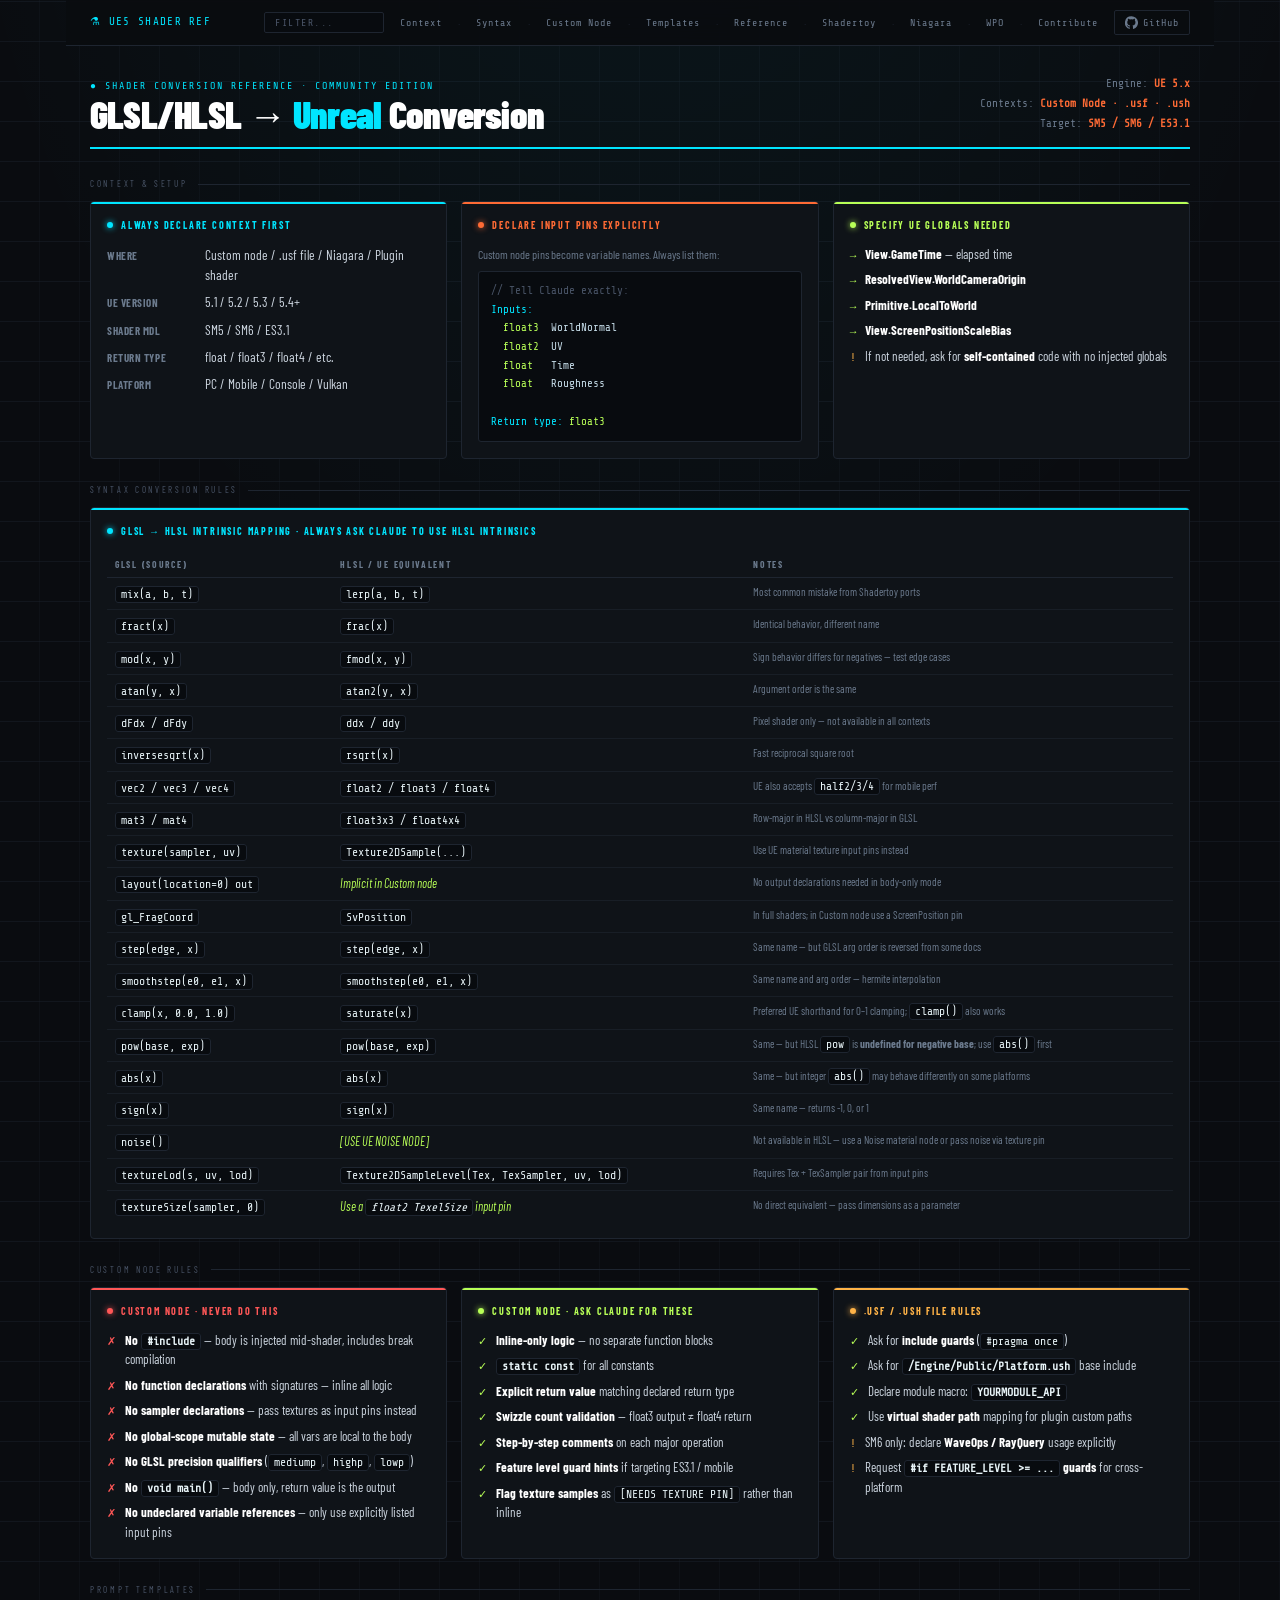
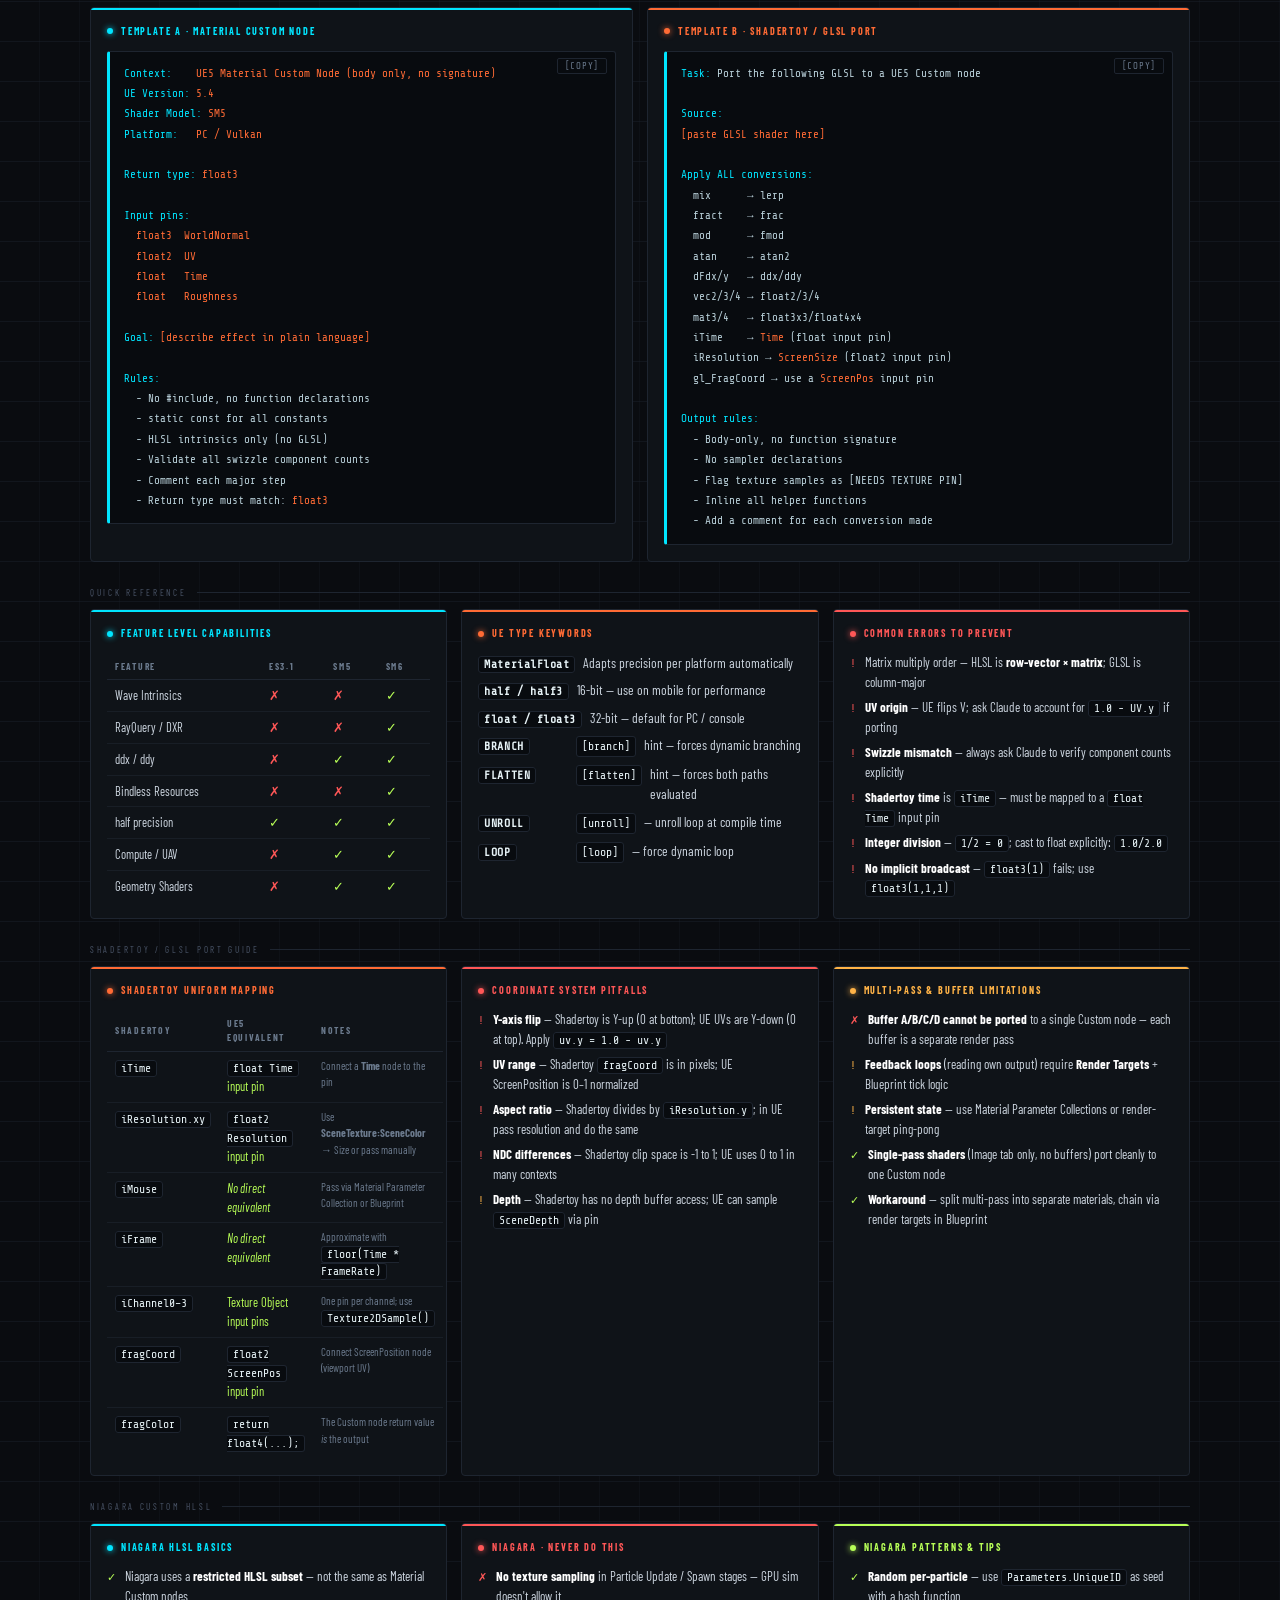
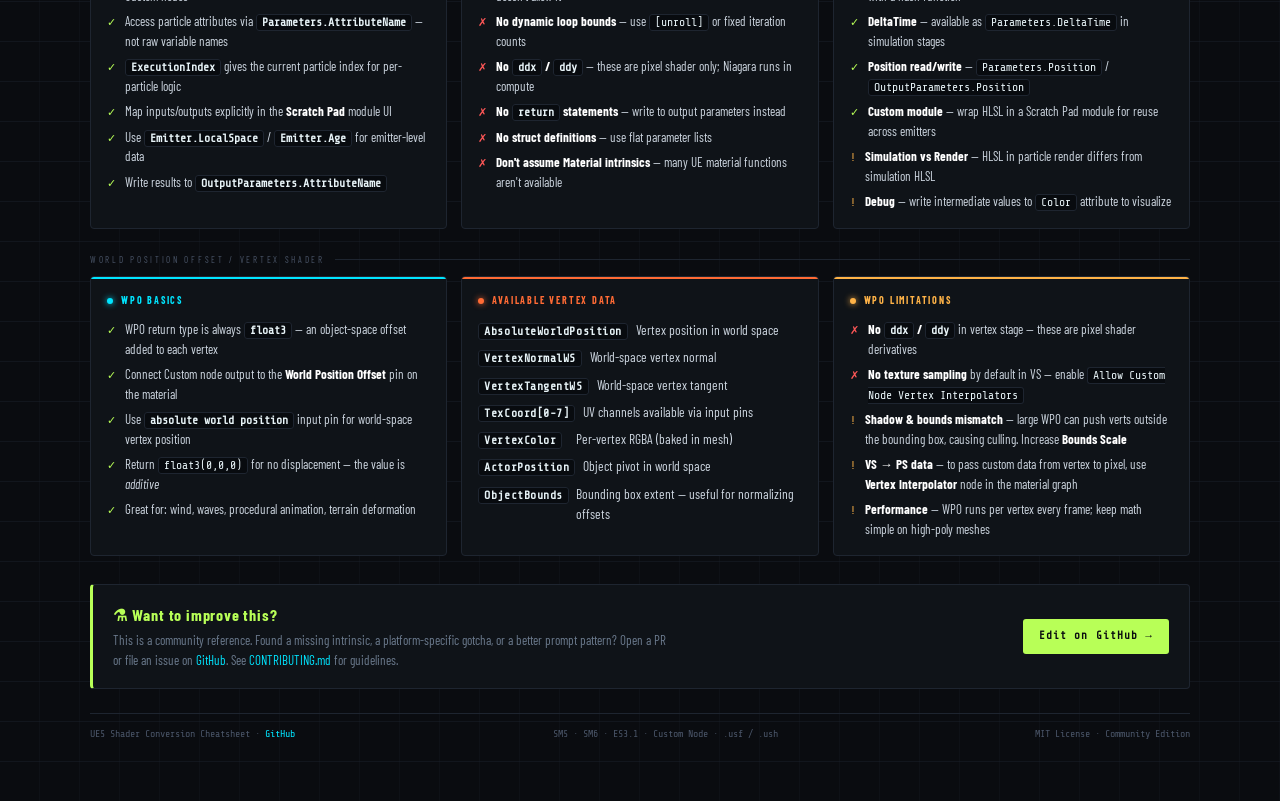
==== index.html @ 8b5958d3 "feat: website fix" ====
<!DOCTYPE html>
<html lang="en">
<head>
<meta charset="UTF-8">
<meta name="viewport" content="width=device-width, initial-scale=1.0">
<meta name="description" content="A practical reference for converting GLSL/HLSL shaders to Unreal Engine 5 Material Custom nodes, .usf, and .ush files.">
<meta name="theme-color" content="#0a0c10">
<title>GLSL/HLSL → UE5 Shader Conversion Cheatsheet</title>
<link rel="icon" href="data:image/svg+xml,<svg xmlns='http://www.w3.org/2000/svg' viewBox='0 0 100 100'><text y='.9em' font-size='90'>⚗️</text></svg>">
<style>
  @import url('https://fonts.googleapis.com/css2?family=Share+Tech+Mono&family=Barlow+Condensed:wght@300;500;700;900&display=swap');

  :root {
    --bg:        #0a0c10;
    --surface:   #0f1318;
    --border:    #1e2530;
    --accent:    #00e5ff;
    --accent2:   #ff6b35;
    --accent3:   #b8ff57;
    --muted:     #4a5568;
    --text:      #cdd6e0;
    --text-dim:  #6b7a8d;
    --code-bg:   #080b0f;
    --good:      #b8ff57;
    --bad:       #ff5757;
    --warn:      #ffb347;
  }

  * { box-sizing: border-box; margin: 0; padding: 0; }

  html { scroll-behavior: smooth; }

  body {
    background: var(--bg);
    color: var(--text);
    font-family: 'Barlow Condensed', sans-serif;
    font-size: 15px;
    line-height: 1.5;
    padding: 32px 24px 60px;
    min-height: 100vh;
    background-image:
      radial-gradient(ellipse 80% 40% at 50% -10%, rgba(0,229,255,0.06) 0%, transparent 70%),
      repeating-linear-gradient(0deg, transparent, transparent 39px, rgba(30,37,48,0.4) 39px, rgba(30,37,48,0.4) 40px),
      repeating-linear-gradient(90deg, transparent, transparent 39px, rgba(30,37,48,0.2) 39px, rgba(30,37,48,0.2) 40px);
  }

  .page { max-width: 1100px; margin: 0 auto; }

  /* ── NAV ── */
  .topbar {
    position: sticky;
    top: 0;
    z-index: 100;
    background: rgba(10,12,16,0.92);
    backdrop-filter: blur(10px);
    border-bottom: 1px solid var(--border);
    margin: -32px -24px 28px;
    padding: 10px 24px;
    display: flex;
    align-items: center;
    gap: 6px;
    flex-wrap: wrap;
  }
  .topbar a {
    font-family: 'Share Tech Mono', monospace;
    font-size: 10px;
    color: var(--text-dim);
    text-decoration: none;
    padding: 4px 10px;
    border-radius: 2px;
    letter-spacing: 0.1em;
    transition: color 0.15s, background 0.15s;
  }
  .topbar a:hover { color: var(--accent); background: rgba(0,229,255,0.06); }
  .topbar .sep { color: var(--border); font-size: 12px; }
  .topbar-brand {
    font-family: 'Share Tech Mono', monospace;
    font-size: 11px;
    color: var(--accent);
    margin-right: auto;
    letter-spacing: 0.12em;
  }
  .gh-link {
    font-family: 'Share Tech Mono', monospace;
    font-size: 10px;
    color: var(--text-dim) !important;
    border: 1px solid var(--border) !important;
    display: flex;
    align-items: center;
    gap: 5px;
  }
  .gh-link:hover { color: var(--accent) !important; border-color: var(--accent) !important; }

  /* ── HEADER ── */
  .header {
    display: flex;
    align-items: flex-end;
    justify-content: space-between;
    border-bottom: 2px solid var(--accent);
    padding-bottom: 14px;
    margin-bottom: 28px;
    gap: 16px;
    flex-wrap: wrap;
  }
  .header-left { display: flex; flex-direction: column; gap: 2px; }
  .header-tag {
    font-family: 'Share Tech Mono', monospace;
    font-size: 10px;
    color: var(--accent);
    letter-spacing: 0.2em;
    text-transform: uppercase;
  }
  h1 {
    font-size: 38px;
    font-weight: 900;
    letter-spacing: -0.02em;
    line-height: 1;
    color: #fff;
  }
  h1 span { color: var(--accent); }
  .header-right {
    font-family: 'Share Tech Mono', monospace;
    font-size: 11px;
    color: var(--text-dim);
    text-align: right;
    line-height: 1.8;
  }
  .header-right strong { color: var(--accent2); }

  /* ── SECTION LABELS ── */
  .section-label {
    font-size: 9px;
    letter-spacing: 0.3em;
    text-transform: uppercase;
    color: var(--muted);
    margin: 24px 0 10px;
    display: flex;
    align-items: center;
    gap: 10px;
  }
  .section-label::after {
    content: '';
    flex: 1;
    height: 1px;
    background: var(--border);
  }

  /* ── GRID ── */
  .grid {
    display: grid;
    grid-template-columns: repeat(3, 1fr);
    gap: 14px;
  }
  .grid-2 { grid-template-columns: repeat(2, 1fr); }
  .grid-full { grid-column: 1 / -1; }
  .span-2 { grid-column: span 2; }

  /* ── CARDS ── */
  .card {
    background: var(--surface);
    border: 1px solid var(--border);
    border-radius: 4px;
    padding: 16px;
    position: relative;
    overflow: hidden;
  }
  .card::before {
    content: '';
    position: absolute;
    top: 0; left: 0; right: 0;
    height: 2px;
  }
  .card.blue::before   { background: var(--accent); }
  .card.orange::before { background: var(--accent2); }
  .card.green::before  { background: var(--accent3); }
  .card.red::before    { background: var(--bad); }
  .card.yellow::before { background: var(--warn); }

  .card-title {
    font-size: 10px;
    font-weight: 700;
    letter-spacing: 0.18em;
    text-transform: uppercase;
    margin-bottom: 12px;
    display: flex;
    align-items: center;
    gap: 8px;
  }
  .card.blue .card-title   { color: var(--accent); }
  .card.orange .card-title { color: var(--accent2); }
  .card.green .card-title  { color: var(--accent3); }
  .card.red .card-title    { color: var(--bad); }
  .card.yellow .card-title { color: var(--warn); }

  .dot {
    width: 6px; height: 6px;
    border-radius: 50%;
    display: inline-block;
    flex-shrink: 0;
  }
  .blue .dot   { background: var(--accent);  box-shadow: 0 0 6px var(--accent); }
  .orange .dot { background: var(--accent2); box-shadow: 0 0 6px var(--accent2); }
  .green .dot  { background: var(--accent3); box-shadow: 0 0 6px var(--accent3); }
  .red .dot    { background: var(--bad);     box-shadow: 0 0 6px var(--bad); }
  .yellow .dot { background: var(--warn);    box-shadow: 0 0 6px var(--warn); }

  /* ── CODE ── */
  code {
    font-family: 'Share Tech Mono', monospace;
    font-size: 11.5px;
    background: var(--code-bg);
    border: 1px solid var(--border);
    border-radius: 3px;
    padding: 1px 5px;
    color: #e8f4f8;
  }
  pre {
    font-family: 'Share Tech Mono', monospace;
    font-size: 11px;
    background: var(--code-bg);
    border: 1px solid var(--border);
    border-radius: 3px;
    padding: 10px 12px;
    line-height: 1.7;
    overflow-x: auto;
    color: #c5dce8;
  }
  pre .c  { color: var(--muted); }
  pre .kw { color: var(--accent); }
  pre .fn { color: var(--accent2); }
  pre .n  { color: var(--accent3); }

  /* ── ROWS ── */
  .row-list { display: flex; flex-direction: column; gap: 7px; }
  .row {
    display: flex;
    align-items: baseline;
    gap: 8px;
    font-size: 13.5px;
  }
  .row-label {
    font-weight: 700;
    font-size: 11px;
    letter-spacing: 0.05em;
    white-space: nowrap;
    min-width: 90px;
    color: var(--text-dim);
  }

  /* ── TABLE ── */
  table { width: 100%; border-collapse: collapse; font-size: 12.5px; }
  th {
    font-size: 9.5px;
    letter-spacing: 0.18em;
    text-transform: uppercase;
    color: var(--text-dim);
    padding: 6px 8px;
    text-align: left;
    border-bottom: 1px solid var(--border);
  }
  td {
    padding: 6px 8px;
    border-bottom: 1px solid rgba(30,37,48,0.6);
    vertical-align: top;
    line-height: 1.5;
  }
  tr:last-child td { border-bottom: none; }
  td.bad  { color: var(--bad); }
  td.good { color: var(--good); }
  td.note { color: var(--text-dim); font-size: 11px; }

  /* ── CHECKLIST ── */
  .checklist { display: flex; flex-direction: column; gap: 6px; }
  .check-item {
    display: flex;
    align-items: baseline;
    gap: 9px;
    font-size: 13px;
  }
  .check-icon {
    font-family: 'Share Tech Mono', monospace;
    font-size: 11px;
    flex-shrink: 0;
  }
  .check-icon.ok   { color: var(--good); }
  .check-icon.no   { color: var(--bad); }
  .check-icon.warn { color: var(--warn); }
  .check-item strong { color: #fff; font-weight: 700; }

  /* ── PROMPT BOX ── */
  .prompt-box {
    background: var(--code-bg);
    border: 1px solid var(--border);
    border-left: 3px solid var(--accent);
    border-radius: 3px;
    padding: 12px 14px;
    font-family: 'Share Tech Mono', monospace;
    font-size: 11px;
    line-height: 1.85;
    color: #b8cfd8;
    white-space: pre;
    overflow-x: auto;
  }
  .prompt-box .ph { color: var(--accent2); }
  .prompt-box .kw { color: var(--accent); }
  .prompt-box .cm { color: var(--muted); }

  /* ── CONTRIBUTE BANNER ── */
  .contribute {
    margin-top: 28px;
    background: var(--surface);
    border: 1px solid var(--border);
    border-left: 3px solid var(--accent3);
    border-radius: 4px;
    padding: 18px 20px;
    display: flex;
    align-items: center;
    justify-content: space-between;
    gap: 16px;
    flex-wrap: wrap;
  }
  .contribute-text h3 {
    font-size: 16px;
    font-weight: 700;
    color: var(--accent3);
    margin-bottom: 4px;
    letter-spacing: 0.05em;
  }
  .contribute-text p {
    font-size: 13px;
    color: var(--text-dim);
    max-width: 560px;
  }
  .contribute-text p a { color: var(--accent); text-decoration: none; }
  .contribute-text p a:hover { text-decoration: underline; }
  .btn {
    display: inline-flex;
    align-items: center;
    gap: 7px;
    font-family: 'Share Tech Mono', monospace;
    font-size: 11px;
    letter-spacing: 0.1em;
    color: #0a0c10;
    background: var(--accent3);
    border: none;
    border-radius: 3px;
    padding: 9px 16px;
    text-decoration: none;
    font-weight: 700;
    cursor: pointer;
    transition: opacity 0.15s;
    white-space: nowrap;
  }
  .btn:hover { opacity: 0.85; }

  /* ── FOOTER ── */
  .footer {
    margin-top: 24px;
    border-top: 1px solid var(--border);
    padding-top: 12px;
    display: flex;
    justify-content: space-between;
    font-family: 'Share Tech Mono', monospace;
    font-size: 10px;
    color: var(--muted);
    flex-wrap: wrap;
    gap: 6px;
  }
  .footer a { color: var(--accent); text-decoration: none; }
  .footer a:hover { text-decoration: underline; }

  /* ── SEARCH ── */
  #search-input {
    font-family: 'Share Tech Mono', monospace;
    font-size: 10px;
    letter-spacing: 0.1em;
    background: var(--code-bg);
    border: 1px solid var(--border);
    border-radius: 2px;
    color: var(--text);
    padding: 4px 10px;
    width: 120px;
    outline: none;
    transition: border-color 0.15s, width 0.2s;
  }
  #search-input:focus {
    border-color: var(--accent);
    width: 180px;
  }
  #search-input::placeholder {
    color: var(--muted);
    letter-spacing: 0.15em;
  }
  .card.dimmed, .section-label.dimmed { opacity: 0.15; pointer-events: none; }

  /* ── COPY BUTTON ── */
  .prompt-box { position: relative; }
  .copy-btn {
    position: absolute;
    top: 6px;
    right: 8px;
    font-family: 'Share Tech Mono', monospace;
    font-size: 9px;
    letter-spacing: 0.08em;
    color: var(--text-dim);
    background: transparent;
    border: 1px solid var(--border);
    border-radius: 2px;
    padding: 2px 7px;
    cursor: pointer;
    transition: color 0.15s, border-color 0.15s;
    z-index: 1;
  }
  .copy-btn:hover { color: var(--accent); border-color: var(--accent); }
  .copy-btn.copied { color: var(--good); border-color: var(--good); }

  /* ── PRINT ── */
  @media print {
    body {
      background: #fff !important;
      background-image: none !important;
      color: #111 !important;
      font-size: 11pt;
      padding: 0;
    }
    .topbar, .contribute, .gh-link { display: none !important; }
    .page { max-width: 100%; }
    .grid, .grid-2 { grid-template-columns: 1fr !important; gap: 8px; }
    .grid-full, .span-2 { grid-column: span 1; }
    .card {
      background: #fff !important;
      border: 1px solid #ccc !important;
      break-inside: avoid;
      page-break-inside: avoid;
    }
    .card::before { background: #666 !important; }
    .card-title { color: #111 !important; }
    .dot { box-shadow: none !important; }
    code {
      background: #f0f0f0 !important;
      border-color: #ccc !important;
      color: #111 !important;
    }
    pre, .prompt-box {
      background: #f8f8f8 !important;
      border-color: #ccc !important;
      color: #111 !important;
    }
    .section-label { color: #333 !important; }
    .section-label::after { background: #ccc !important; }
    .header { border-bottom-color: #333 !important; }
    h1, h1 span { color: #111 !important; }
    .header-tag, .header-right { color: #555 !important; }
    .header-right strong { color: #111 !important; }
    td.bad { color: #c00 !important; }
    td.good { color: #060 !important; }
    td.note { color: #555 !important; }
    th { color: #333 !important; border-bottom-color: #ccc !important; }
    td { border-bottom-color: #eee !important; }
    .check-icon.ok { color: #060 !important; }
    .check-icon.no { color: #c00 !important; }
    .check-icon.warn { color: #a60 !important; }
    .row-label { color: #333 !important; }
    .footer { color: #666 !important; }
    .footer a { color: #333 !important; }
    .copy-btn { display: none !important; }
  }

  /* ── RESPONSIVE ── */
  @media (max-width: 800px) {
    .grid { grid-template-columns: 1fr; }
    .grid-2 { grid-template-columns: 1fr; }
    .span-2 { grid-column: span 1; }
    h1 { font-size: 28px; }
    .topbar { gap: 4px; }
  }
</style>
</head>
<body>
<div class="page">

  <!-- Sticky Nav -->
  <nav class="topbar">
    <span class="topbar-brand">⚗ UE5 SHADER REF</span>
    <input type="text" id="search-input" placeholder="FILTER..." aria-label="Filter cards">
    <a href="#context">Context</a>
    <span class="sep">·</span>
    <a href="#syntax">Syntax</a>
    <span class="sep">·</span>
    <a href="#custom-node">Custom Node</a>
    <span class="sep">·</span>
    <a href="#templates">Templates</a>
    <span class="sep">·</span>
    <a href="#reference">Reference</a>
    <span class="sep">·</span>
    <a href="#shadertoy">Shadertoy</a>
    <span class="sep">·</span>
    <a href="#niagara">Niagara</a>
    <span class="sep">·</span>
    <a href="#wpo">WPO</a>
    <span class="sep">·</span>
    <a href="#contribute">Contribute</a>
    <a class="gh-link" href="https://github.com/stylerm/UE5-HLSL-Cheatsheet" target="_blank" rel="noopener">
      <!-- GitHub SVG icon -->
      <svg width="13" height="13" viewBox="0 0 24 24" fill="currentColor"><path d="M12 .3a12 12 0 0 0-3.8 23.4c.6.1.8-.3.8-.6v-2c-3.3.7-4-1.6-4-1.6-.6-1.4-1.4-1.8-1.4-1.8-1-.7.1-.7.1-.7 1.2.1 1.8 1.2 1.8 1.2 1 1.8 2.8 1.3 3.5 1 .1-.8.4-1.3.7-1.6-2.7-.3-5.5-1.3-5.5-5.9 0-1.3.5-2.4 1.2-3.2 0-.4-.5-1.6.2-3.2 0 0 1-.3 3.3 1.2a11.5 11.5 0 0 1 6 0C17 5 18 5.3 18 5.3c.7 1.6.2 2.8.1 3.2.8.8 1.2 1.9 1.2 3.2 0 4.6-2.8 5.6-5.5 5.9.5.4.9 1.1.9 2.3v3.3c0 .3.2.7.8.6A12 12 0 0 0 12 .3"/></svg>
      GitHub
    </a>
  </nav>

  <!-- Header -->
  <div class="header">
    <div class="header-left">
      <span class="header-tag">● Shader Conversion Reference · Community Edition</span>
      <h1>GLSL/HLSL → <span>Unreal</span> Conversion</h1>
    </div>
    <div class="header-right">
      Engine: <strong>UE 5.x</strong><br>
      Contexts: <strong>Custom Node · .usf · .ush</strong><br>
      Target: <strong>SM5 / SM6 / ES3.1</strong>
    </div>
  </div>

  <!-- ── SECTION 1: CONTEXT ── -->
  <div id="context" class="section-label">Context &amp; Setup</div>
  <div class="grid">

    <div class="card blue">
      <div class="card-title"><span class="dot"></span> Always Declare Context First</div>
      <div class="row-list">
        <div class="row"><span class="row-label">WHERE</span>Custom node / .usf file / Niagara / Plugin shader</div>
        <div class="row"><span class="row-label">UE VERSION</span>5.1 / 5.2 / 5.3 / 5.4+</div>
        <div class="row"><span class="row-label">SHADER MDL</span>SM5 / SM6 / ES3.1</div>
        <div class="row"><span class="row-label">RETURN TYPE</span>float / float3 / float4 / etc.</div>
        <div class="row"><span class="row-label">PLATFORM</span>PC / Mobile / Console / Vulkan</div>
      </div>
    </div>

    <div class="card orange">
      <div class="card-title"><span class="dot"></span> Declare Input Pins Explicitly</div>
      <p style="font-size:12px; color:var(--text-dim); margin-bottom:8px;">Custom node pins become variable names. Always list them:</p>
      <pre><span class="c">// Tell Claude exactly:</span>
<span class="kw">Inputs:</span>
  <span class="n">float3</span>  WorldNormal
  <span class="n">float2</span>  UV
  <span class="n">float</span>   Time
  <span class="n">float</span>   Roughness

<span class="kw">Return type:</span> <span class="n">float3</span></pre>
    </div>

    <div class="card green">
      <div class="card-title"><span class="dot"></span> Specify UE Globals Needed</div>
      <div class="checklist">
        <div class="check-item"><span class="check-icon ok">→</span><span><strong>View.GameTime</strong> — elapsed time</span></div>
        <div class="check-item"><span class="check-icon ok">→</span><span><strong>ResolvedView.WorldCameraOrigin</strong></span></div>
        <div class="check-item"><span class="check-icon ok">→</span><span><strong>Primitive.LocalToWorld</strong></span></div>
        <div class="check-item"><span class="check-icon ok">→</span><span><strong>View.ScreenPositionScaleBias</strong></span></div>
        <div class="check-item"><span class="check-icon warn">!</span><span>If not needed, ask for <strong>self-contained</strong> code with no injected globals</span></div>
      </div>
    </div>

  </div>

  <!-- ── SECTION 2: SYNTAX ── -->
  <div id="syntax" class="section-label">Syntax Conversion Rules</div>
  <div class="grid">
    <div class="card blue grid-full">
      <div class="card-title"><span class="dot"></span> GLSL → HLSL Intrinsic Mapping · Always Ask Claude to Use HLSL Intrinsics</div>
      <table>
        <thead>
          <tr><th>GLSL (source)</th><th>HLSL / UE Equivalent</th><th>Notes</th></tr>
        </thead>
        <tbody>
          <tr><td class="bad"><code>mix(a, b, t)</code></td><td class="good"><code>lerp(a, b, t)</code></td><td class="note">Most common mistake from Shadertoy ports</td></tr>
          <tr><td class="bad"><code>fract(x)</code></td><td class="good"><code>frac(x)</code></td><td class="note">Identical behavior, different name</td></tr>
          <tr><td class="bad"><code>mod(x, y)</code></td><td class="good"><code>fmod(x, y)</code></td><td class="note">Sign behavior differs for negatives — test edge cases</td></tr>
          <tr><td class="bad"><code>atan(y, x)</code></td><td class="good"><code>atan2(y, x)</code></td><td class="note">Argument order is the same</td></tr>
          <tr><td class="bad"><code>dFdx / dFdy</code></td><td class="good"><code>ddx / ddy</code></td><td class="note">Pixel shader only — not available in all contexts</td></tr>
          <tr><td class="bad"><code>inversesqrt(x)</code></td><td class="good"><code>rsqrt(x)</code></td><td class="note">Fast reciprocal square root</td></tr>
          <tr><td class="bad"><code>vec2 / vec3 / vec4</code></td><td class="good"><code>float2 / float3 / float4</code></td><td class="note">UE also accepts <code>half2/3/4</code> for mobile perf</td></tr>
          <tr><td class="bad"><code>mat3 / mat4</code></td><td class="good"><code>float3x3 / float4x4</code></td><td class="note">Row-major in HLSL vs column-major in GLSL</td></tr>
          <tr><td class="bad"><code>texture(sampler, uv)</code></td><td class="good"><code>Texture2DSample(...)</code></td><td class="note">Use UE material texture input pins instead</td></tr>
          <tr><td class="bad"><code>layout(location=0) out</code></td><td class="good"><em>Implicit in Custom node</em></td><td class="note">No output declarations needed in body-only mode</td></tr>
          <tr><td class="bad"><code>gl_FragCoord</code></td><td class="good"><code>SvPosition</code></td><td class="note">In full shaders; in Custom node use a ScreenPosition pin</td></tr>
          <tr><td class="bad"><code>step(edge, x)</code></td><td class="good"><code>step(edge, x)</code></td><td class="note">Same name — but GLSL arg order is reversed from some docs</td></tr>
          <tr><td class="bad"><code>smoothstep(e0, e1, x)</code></td><td class="good"><code>smoothstep(e0, e1, x)</code></td><td class="note">Same name and arg order — hermite interpolation</td></tr>
          <tr><td class="bad"><code>clamp(x, 0.0, 1.0)</code></td><td class="good"><code>saturate(x)</code></td><td class="note">Preferred UE shorthand for 0–1 clamping; <code>clamp()</code> also works</td></tr>
          <tr><td class="bad"><code>pow(base, exp)</code></td><td class="good"><code>pow(base, exp)</code></td><td class="note">Same — but HLSL <code>pow</code> is <strong>undefined for negative base</strong>; use <code>abs()</code> first</td></tr>
          <tr><td class="bad"><code>abs(x)</code></td><td class="good"><code>abs(x)</code></td><td class="note">Same — but integer <code>abs()</code> may behave differently on some platforms</td></tr>
          <tr><td class="bad"><code>sign(x)</code></td><td class="good"><code>sign(x)</code></td><td class="note">Same name — returns -1, 0, or 1</td></tr>
          <tr><td class="bad"><code>noise()</code></td><td class="good"><em>[USE UE NOISE NODE]</em></td><td class="note">Not available in HLSL — use a Noise material node or pass noise via texture pin</td></tr>
          <tr><td class="bad"><code>textureLod(s, uv, lod)</code></td><td class="good"><code>Texture2DSampleLevel(Tex, TexSampler, uv, lod)</code></td><td class="note">Requires Tex + TexSampler pair from input pins</td></tr>
          <tr><td class="bad"><code>textureSize(sampler, 0)</code></td><td class="good"><em>Use a <code>float2 TexelSize</code> input pin</em></td><td class="note">No direct equivalent — pass dimensions as a parameter</td></tr>
        </tbody>
      </table>
    </div>
  </div>

  <!-- ── SECTION 3: CUSTOM NODE ── -->
  <div id="custom-node" class="section-label">Custom Node Rules</div>
  <div class="grid">

    <div class="card red">
      <div class="card-title"><span class="dot"></span> Custom Node · Never Do This</div>
      <div class="checklist">
        <div class="check-item"><span class="check-icon no">✗</span><span><strong>No <code>#include</code></strong> — body is injected mid-shader, includes break compilation</span></div>
        <div class="check-item"><span class="check-icon no">✗</span><span><strong>No function declarations</strong> with signatures — inline all logic</span></div>
        <div class="check-item"><span class="check-icon no">✗</span><span><strong>No sampler declarations</strong> — pass textures as input pins instead</span></div>
        <div class="check-item"><span class="check-icon no">✗</span><span><strong>No global-scope mutable state</strong> — all vars are local to the body</span></div>
        <div class="check-item"><span class="check-icon no">✗</span><span><strong>No GLSL precision qualifiers</strong> (<code>mediump</code>, <code>highp</code>, <code>lowp</code>)</span></div>
        <div class="check-item"><span class="check-icon no">✗</span><span><strong>No <code>void main()</code></strong> — body only, return value is the output</span></div>
        <div class="check-item"><span class="check-icon no">✗</span><span><strong>No undeclared variable references</strong> — only use explicitly listed input pins</span></div>
      </div>
    </div>

    <div class="card green">
      <div class="card-title"><span class="dot"></span> Custom Node · Ask Claude For These</div>
      <div class="checklist">
        <div class="check-item"><span class="check-icon ok">✓</span><span><strong>Inline-only logic</strong> — no separate function blocks</span></div>
        <div class="check-item"><span class="check-icon ok">✓</span><span><strong><code>static const</code></strong> for all constants</span></div>
        <div class="check-item"><span class="check-icon ok">✓</span><span><strong>Explicit return value</strong> matching declared return type</span></div>
        <div class="check-item"><span class="check-icon ok">✓</span><span><strong>Swizzle count validation</strong> — float3 output ≠ float4 return</span></div>
        <div class="check-item"><span class="check-icon ok">✓</span><span><strong>Step-by-step comments</strong> on each major operation</span></div>
        <div class="check-item"><span class="check-icon ok">✓</span><span><strong>Feature level guard hints</strong> if targeting ES3.1 / mobile</span></div>
        <div class="check-item"><span class="check-icon ok">✓</span><span><strong>Flag texture samples</strong> as <code>[NEEDS TEXTURE PIN]</code> rather than inline</span></div>
      </div>
    </div>

    <div class="card yellow">
      <div class="card-title"><span class="dot"></span> .usf / .ush File Rules</div>
      <div class="checklist">
        <div class="check-item"><span class="check-icon ok">✓</span><span>Ask for <strong>include guards</strong> (<code>#pragma once</code>)</span></div>
        <div class="check-item"><span class="check-icon ok">✓</span><span>Ask for <strong><code>/Engine/Public/Platform.ush</code></strong> base include</span></div>
        <div class="check-item"><span class="check-icon ok">✓</span><span>Declare module macro: <strong><code>YOURMODULE_API</code></strong></span></div>
        <div class="check-item"><span class="check-icon ok">✓</span><span>Use <strong>virtual shader path</strong> mapping for plugin custom paths</span></div>
        <div class="check-item"><span class="check-icon warn">!</span><span>SM6 only: declare <strong>WaveOps / RayQuery</strong> usage explicitly</span></div>
        <div class="check-item"><span class="check-icon warn">!</span><span>Request <strong><code>#if FEATURE_LEVEL &gt;= ...</code> guards</strong> for cross-platform</span></div>
      </div>
    </div>

  </div>

  <!-- ── SECTION 4: TEMPLATES ── -->
  <div id="templates" class="section-label">Prompt Templates</div>
  <div class="grid grid-2">

    <div class="card blue">
      <div class="card-title"><span class="dot"></span> Template A · Material Custom Node</div>
      <div class="prompt-box"><span class="kw">Context:</span>    <span class="ph">UE5 Material Custom Node (body only, no signature)</span>
<span class="kw">UE Version:</span> <span class="ph">5.4</span>
<span class="kw">Shader Model:</span><span class="ph"> SM5</span>
<span class="kw">Platform:</span>   <span class="ph">PC / Vulkan</span>

<span class="kw">Return type:</span> <span class="ph">float3</span>

<span class="kw">Input pins:</span>
  <span class="ph">float3  WorldNormal
  float2  UV
  float   Time
  float   Roughness</span>

<span class="kw">Goal:</span> <span class="ph">[describe effect in plain language]</span>

<span class="kw">Rules:</span>
  - No #include, no function declarations
  - static const for all constants
  - HLSL intrinsics only (no GLSL)
  - Validate all swizzle component counts
  - Comment each major step
  - Return type must match: <span class="ph">float3</span></div>
    </div>

    <div class="card orange">
      <div class="card-title"><span class="dot"></span> Template B · Shadertoy / GLSL Port</div>
      <div class="prompt-box"><span class="kw">Task:</span> Port the following GLSL to a UE5 Custom node

<span class="kw">Source:</span>
<span class="ph">[paste GLSL shader here]</span>

<span class="kw">Apply ALL conversions:</span>
  mix      → lerp
  fract    → frac
  mod      → fmod
  atan     → atan2
  dFdx/y   → ddx/ddy
  vec2/3/4 → float2/3/4
  mat3/4   → float3x3/float4x4
  iTime    → <span class="ph">Time</span> (float input pin)
  iResolution → <span class="ph">ScreenSize</span> (float2 input pin)
  gl_FragCoord → use a <span class="ph">ScreenPos</span> input pin

<span class="kw">Output rules:</span>
  - Body-only, no function signature
  - No sampler declarations
  - Flag texture samples as [NEEDS TEXTURE PIN]
  - Inline all helper functions
  - Add a comment for each conversion made</div>
    </div>

  </div>

  <!-- ── SECTION 5: REFERENCE ── -->
  <div id="reference" class="section-label">Quick Reference</div>
  <div class="grid">

    <div class="card blue">
      <div class="card-title"><span class="dot"></span> Feature Level Capabilities</div>
      <table>
        <thead><tr><th>Feature</th><th>ES3.1</th><th>SM5</th><th>SM6</th></tr></thead>
        <tbody>
          <tr><td>Wave Intrinsics</td><td class="bad">✗</td><td class="bad">✗</td><td class="good">✓</td></tr>
          <tr><td>RayQuery / DXR</td><td class="bad">✗</td><td class="bad">✗</td><td class="good">✓</td></tr>
          <tr><td>ddx / ddy</td><td class="bad">✗</td><td class="good">✓</td><td class="good">✓</td></tr>
          <tr><td>Bindless Resources</td><td class="bad">✗</td><td class="bad">✗</td><td class="good">✓</td></tr>
          <tr><td>half precision</td><td class="good">✓</td><td class="good">✓</td><td class="good">✓</td></tr>
          <tr><td>Compute / UAV</td><td class="bad">✗</td><td class="good">✓</td><td class="good">✓</td></tr>
          <tr><td>Geometry Shaders</td><td class="bad">✗</td><td class="good">✓</td><td class="good">✓</td></tr>
        </tbody>
      </table>
    </div>

    <div class="card orange">
      <div class="card-title"><span class="dot"></span> UE Type Keywords</div>
      <div class="row-list">
        <div class="row"><span class="row-label"><code>MaterialFloat</code></span>Adapts precision per platform automatically</div>
        <div class="row"><span class="row-label"><code>half / half3</code></span>16-bit — use on mobile for performance</div>
        <div class="row"><span class="row-label"><code>float / float3</code></span>32-bit — default for PC / console</div>
        <div class="row"><span class="row-label"><code>BRANCH</code></span><code>[branch]</code> hint — forces dynamic branching</div>
        <div class="row"><span class="row-label"><code>FLATTEN</code></span><code>[flatten]</code> hint — forces both paths evaluated</div>
        <div class="row"><span class="row-label"><code>UNROLL</code></span><code>[unroll]</code> — unroll loop at compile time</div>
        <div class="row"><span class="row-label"><code>LOOP</code></span><code>[loop]</code> — force dynamic loop</div>
      </div>
    </div>

    <div class="card red">
      <div class="card-title"><span class="dot"></span> Common Errors to Prevent</div>
      <div class="checklist">
        <div class="check-item"><span class="check-icon no">!</span><span>Matrix multiply order — HLSL is <strong>row-vector × matrix</strong>; GLSL is column-major</span></div>
        <div class="check-item"><span class="check-icon no">!</span><span><strong>UV origin</strong> — UE flips V; ask Claude to account for <code>1.0 - UV.y</code> if porting</span></div>
        <div class="check-item"><span class="check-icon no">!</span><span><strong>Swizzle mismatch</strong> — always ask Claude to verify component counts explicitly</span></div>
        <div class="check-item"><span class="check-icon no">!</span><span><strong>Shadertoy time</strong> is <code>iTime</code> — must be mapped to a <code>float Time</code> input pin</span></div>
        <div class="check-item"><span class="check-icon no">!</span><span><strong>Integer division</strong> — <code>1/2 = 0</code>; cast to float explicitly: <code>1.0/2.0</code></span></div>
        <div class="check-item"><span class="check-icon no">!</span><span><strong>No implicit broadcast</strong> — <code>float3(1)</code> fails; use <code>float3(1,1,1)</code></span></div>
      </div>
    </div>

  </div>

  <!-- ── SECTION 6: SHADERTOY ── -->
  <div id="shadertoy" class="section-label">Shadertoy / GLSL Port Guide</div>
  <div class="grid">

    <div class="card orange">
      <div class="card-title"><span class="dot"></span> Shadertoy Uniform Mapping</div>
      <table>
        <thead><tr><th>Shadertoy</th><th>UE5 Equivalent</th><th>Notes</th></tr></thead>
        <tbody>
          <tr><td class="bad"><code>iTime</code></td><td class="good"><code>float Time</code> input pin</td><td class="note">Connect a <strong>Time</strong> node to the pin</td></tr>
          <tr><td class="bad"><code>iResolution.xy</code></td><td class="good"><code>float2 Resolution</code> input pin</td><td class="note">Use <strong>SceneTexture:SceneColor</strong> → Size or pass manually</td></tr>
          <tr><td class="bad"><code>iMouse</code></td><td class="good"><em>No direct equivalent</em></td><td class="note">Pass via Material Parameter Collection or Blueprint</td></tr>
          <tr><td class="bad"><code>iFrame</code></td><td class="good"><em>No direct equivalent</em></td><td class="note">Approximate with <code>floor(Time * FrameRate)</code></td></tr>
          <tr><td class="bad"><code>iChannel0–3</code></td><td class="good">Texture Object input pins</td><td class="note">One pin per channel; use <code>Texture2DSample()</code></td></tr>
          <tr><td class="bad"><code>fragCoord</code></td><td class="good"><code>float2 ScreenPos</code> input pin</td><td class="note">Connect ScreenPosition node (viewport UV)</td></tr>
          <tr><td class="bad"><code>fragColor</code></td><td class="good"><code>return float4(...);</code></td><td class="note">The Custom node return value <em>is</em> the output</td></tr>
        </tbody>
      </table>
    </div>

    <div class="card red">
      <div class="card-title"><span class="dot"></span> Coordinate System Pitfalls</div>
      <div class="checklist">
        <div class="check-item"><span class="check-icon no">!</span><span><strong>Y-axis flip</strong> — Shadertoy is Y-up (0 at bottom); UE UVs are Y-down (0 at top). Apply <code>uv.y = 1.0 - uv.y</code></span></div>
        <div class="check-item"><span class="check-icon no">!</span><span><strong>UV range</strong> — Shadertoy <code>fragCoord</code> is in pixels; UE ScreenPosition is 0–1 normalized</span></div>
        <div class="check-item"><span class="check-icon no">!</span><span><strong>Aspect ratio</strong> — Shadertoy divides by <code>iResolution.y</code>; in UE pass resolution and do the same</span></div>
        <div class="check-item"><span class="check-icon no">!</span><span><strong>NDC differences</strong> — Shadertoy clip space is -1 to 1; UE uses 0 to 1 in many contexts</span></div>
        <div class="check-item"><span class="check-icon warn">!</span><span><strong>Depth</strong> — Shadertoy has no depth buffer access; UE can sample <code>SceneDepth</code> via pin</span></div>
      </div>
    </div>

    <div class="card yellow">
      <div class="card-title"><span class="dot"></span> Multi-Pass &amp; Buffer Limitations</div>
      <div class="checklist">
        <div class="check-item"><span class="check-icon no">✗</span><span><strong>Buffer A/B/C/D cannot be ported</strong> to a single Custom node — each buffer is a separate render pass</span></div>
        <div class="check-item"><span class="check-icon warn">!</span><span><strong>Feedback loops</strong> (reading own output) require <strong>Render Targets</strong> + Blueprint tick logic</span></div>
        <div class="check-item"><span class="check-icon warn">!</span><span><strong>Persistent state</strong> — use Material Parameter Collections or render-target ping-pong</span></div>
        <div class="check-item"><span class="check-icon ok">✓</span><span><strong>Single-pass shaders</strong> (Image tab only, no buffers) port cleanly to one Custom node</span></div>
        <div class="check-item"><span class="check-icon ok">✓</span><span><strong>Workaround</strong> — split multi-pass into separate materials, chain via render targets in Blueprint</span></div>
      </div>
    </div>

  </div>

  <!-- ── SECTION 7: NIAGARA ── -->
  <div id="niagara" class="section-label">Niagara Custom HLSL</div>
  <div class="grid">

    <div class="card blue">
      <div class="card-title"><span class="dot"></span> Niagara HLSL Basics</div>
      <div class="checklist">
        <div class="check-item"><span class="check-icon ok">✓</span><span>Niagara uses a <strong>restricted HLSL subset</strong> — not the same as Material Custom nodes</span></div>
        <div class="check-item"><span class="check-icon ok">✓</span><span>Access particle attributes via <strong><code>Parameters.AttributeName</code></strong> — not raw variable names</span></div>
        <div class="check-item"><span class="check-icon ok">✓</span><span><strong><code>ExecutionIndex</code></strong> gives the current particle index for per-particle logic</span></div>
        <div class="check-item"><span class="check-icon ok">✓</span><span>Map inputs/outputs explicitly in the <strong>Scratch Pad</strong> module UI</span></div>
        <div class="check-item"><span class="check-icon ok">✓</span><span>Use <strong><code>Emitter.LocalSpace</code></strong> / <strong><code>Emitter.Age</code></strong> for emitter-level data</span></div>
        <div class="check-item"><span class="check-icon ok">✓</span><span>Write results to <strong><code>OutputParameters.AttributeName</code></strong></span></div>
      </div>
    </div>

    <div class="card red">
      <div class="card-title"><span class="dot"></span> Niagara · Never Do This</div>
      <div class="checklist">
        <div class="check-item"><span class="check-icon no">✗</span><span><strong>No texture sampling</strong> in Particle Update / Spawn stages — GPU sim doesn't allow it</span></div>
        <div class="check-item"><span class="check-icon no">✗</span><span><strong>No dynamic loop bounds</strong> — use <code>[unroll]</code> or fixed iteration counts</span></div>
        <div class="check-item"><span class="check-icon no">✗</span><span><strong>No <code>ddx</code> / <code>ddy</code></strong> — these are pixel shader only; Niagara runs in compute</span></div>
        <div class="check-item"><span class="check-icon no">✗</span><span><strong>No <code>return</code> statements</strong> — write to output parameters instead</span></div>
        <div class="check-item"><span class="check-icon no">✗</span><span><strong>No struct definitions</strong> — use flat parameter lists</span></div>
        <div class="check-item"><span class="check-icon no">✗</span><span><strong>Don't assume Material intrinsics</strong> — many UE material functions aren't available</span></div>
      </div>
    </div>

    <div class="card green">
      <div class="card-title"><span class="dot"></span> Niagara Patterns &amp; Tips</div>
      <div class="checklist">
        <div class="check-item"><span class="check-icon ok">✓</span><span><strong>Random per-particle</strong> — use <code>Parameters.UniqueID</code> as seed with a hash function</span></div>
        <div class="check-item"><span class="check-icon ok">✓</span><span><strong>DeltaTime</strong> — available as <code>Parameters.DeltaTime</code> in simulation stages</span></div>
        <div class="check-item"><span class="check-icon ok">✓</span><span><strong>Position read/write</strong> — <code>Parameters.Position</code> / <code>OutputParameters.Position</code></span></div>
        <div class="check-item"><span class="check-icon ok">✓</span><span><strong>Custom module</strong> — wrap HLSL in a Scratch Pad module for reuse across emitters</span></div>
        <div class="check-item"><span class="check-icon warn">!</span><span><strong>Simulation vs Render</strong> — HLSL in particle render differs from simulation HLSL</span></div>
        <div class="check-item"><span class="check-icon warn">!</span><span><strong>Debug</strong> — write intermediate values to <code>Color</code> attribute to visualize</span></div>
      </div>
    </div>

  </div>

  <!-- ── SECTION 8: WPO ── -->
  <div id="wpo" class="section-label">World Position Offset / Vertex Shader</div>
  <div class="grid">

    <div class="card blue">
      <div class="card-title"><span class="dot"></span> WPO Basics</div>
      <div class="checklist">
        <div class="check-item"><span class="check-icon ok">✓</span><span>WPO return type is always <strong><code>float3</code></strong> — an object-space offset added to each vertex</span></div>
        <div class="check-item"><span class="check-icon ok">✓</span><span>Connect Custom node output to the <strong>World Position Offset</strong> pin on the material</span></div>
        <div class="check-item"><span class="check-icon ok">✓</span><span>Use <strong><code>absolute world position</code></strong> input pin for world-space vertex position</span></div>
        <div class="check-item"><span class="check-icon ok">✓</span><span>Return <code>float3(0,0,0)</code> for no displacement — the value is <em>additive</em></span></div>
        <div class="check-item"><span class="check-icon ok">✓</span><span>Great for: wind, waves, procedural animation, terrain deformation</span></div>
      </div>
    </div>

    <div class="card orange">
      <div class="card-title"><span class="dot"></span> Available Vertex Data</div>
      <div class="row-list">
        <div class="row"><span class="row-label"><code>AbsoluteWorldPosition</code></span>Vertex position in world space</div>
        <div class="row"><span class="row-label"><code>VertexNormalWS</code></span>World-space vertex normal</div>
        <div class="row"><span class="row-label"><code>VertexTangentWS</code></span>World-space vertex tangent</div>
        <div class="row"><span class="row-label"><code>TexCoord[0-7]</code></span>UV channels available via input pins</div>
        <div class="row"><span class="row-label"><code>VertexColor</code></span>Per-vertex RGBA (baked in mesh)</div>
        <div class="row"><span class="row-label"><code>ActorPosition</code></span>Object pivot in world space</div>
        <div class="row"><span class="row-label"><code>ObjectBounds</code></span>Bounding box extent — useful for normalizing offsets</div>
      </div>
    </div>

    <div class="card yellow">
      <div class="card-title"><span class="dot"></span> WPO Limitations</div>
      <div class="checklist">
        <div class="check-item"><span class="check-icon no">✗</span><span><strong>No <code>ddx</code> / <code>ddy</code></strong> in vertex stage — these are pixel shader derivatives</span></div>
        <div class="check-item"><span class="check-icon no">✗</span><span><strong>No texture sampling</strong> by default in VS — enable <code>Allow Custom Node Vertex Interpolators</code></span></div>
        <div class="check-item"><span class="check-icon warn">!</span><span><strong>Shadow & bounds mismatch</strong> — large WPO can push verts outside the bounding box, causing culling. Increase <strong>Bounds Scale</strong></span></div>
        <div class="check-item"><span class="check-icon warn">!</span><span><strong>VS → PS data</strong> — to pass custom data from vertex to pixel, use <strong>Vertex Interpolator</strong> node in the material graph</span></div>
        <div class="check-item"><span class="check-icon warn">!</span><span><strong>Performance</strong> — WPO runs per vertex every frame; keep math simple on high-poly meshes</span></div>
      </div>
    </div>

  </div>

  <!-- ── CONTRIBUTE ── -->
  <div id="contribute" class="contribute">
    <div class="contribute-text">
      <h3>⚗ Want to improve this?</h3>
      <p>
        This is a community reference. Found a missing intrinsic, a platform-specific gotcha, or a better prompt pattern?
        Open a PR or file an issue on <a href="https://github.com/stylerm/UE5-HLSL-Cheatsheet" target="_blank" rel="noopener">GitHub</a>.
        See <a href="CONTRIBUTING.md">CONTRIBUTING.md</a> for guidelines.
      </p>
    </div>
    <a class="btn" href="https://github.com/stylerm/UE5-HLSL-Cheatsheet/edit/main/index.html" target="_blank" rel="noopener">
      Edit on GitHub →
    </a>
  </div>

  <!-- Footer -->
  <div class="footer">
    <span>UE5 Shader Conversion Cheatsheet · <a href="https://github.com/stylerm/UE5-HLSL-Cheatsheet" target="_blank" rel="noopener">GitHub</a></span>
    <span>SM5 · SM6 · ES3.1 · Custom Node · .usf / .ush</span>
    <span>MIT License · Community Edition</span>
  </div>

</div>

<script>
// ── SEARCH / FILTER ──
(function() {
  var input = document.getElementById('search-input');
  var cards = document.querySelectorAll('.card');
  var labels = document.querySelectorAll('.section-label');

  input.addEventListener('input', function() {
    var q = this.value.toLowerCase().trim();
    if (!q) {
      cards.forEach(function(c) { c.classList.remove('dimmed'); });
      labels.forEach(function(l) { l.classList.remove('dimmed'); });
      return;
    }
    cards.forEach(function(card) {
      var text = card.textContent.toLowerCase();
      card.classList.toggle('dimmed', text.indexOf(q) === -1);
    });
    labels.forEach(function(label) {
      var section = label.nextElementSibling;
      if (!section) { label.classList.add('dimmed'); return; }
      var anyVisible = false;
      var el = section;
      while (el && !el.classList.contains('section-label') && !el.classList.contains('contribute')) {
        if (el.classList.contains('card') && !el.classList.contains('dimmed')) anyVisible = true;
        if (el.classList.contains('grid')) {
          el.querySelectorAll('.card').forEach(function(c) { if (!c.classList.contains('dimmed')) anyVisible = true; });
        }
        el = el.nextElementSibling;
      }
      label.classList.toggle('dimmed', !anyVisible);
    });
  });
})();

// ── COPY BUTTONS ──
(function() {
  var boxes = document.querySelectorAll('.prompt-box');
  boxes.forEach(function(box) {
    var btn = document.createElement('button');
    btn.className = 'copy-btn';
    btn.textContent = '[COPY]';
    btn.addEventListener('click', function() {
      var text = box.textContent.replace('[COPY]', '').replace('[COPIED]', '').trim();
      navigator.clipboard.writeText(text).then(function() {
        btn.textContent = '[COPIED]';
        btn.classList.add('copied');
        setTimeout(function() {
          btn.textContent = '[COPY]';
          btn.classList.remove('copied');
        }, 1500);
      });
    });
    box.appendChild(btn);
  });
})();
</script>
</body>
</html>
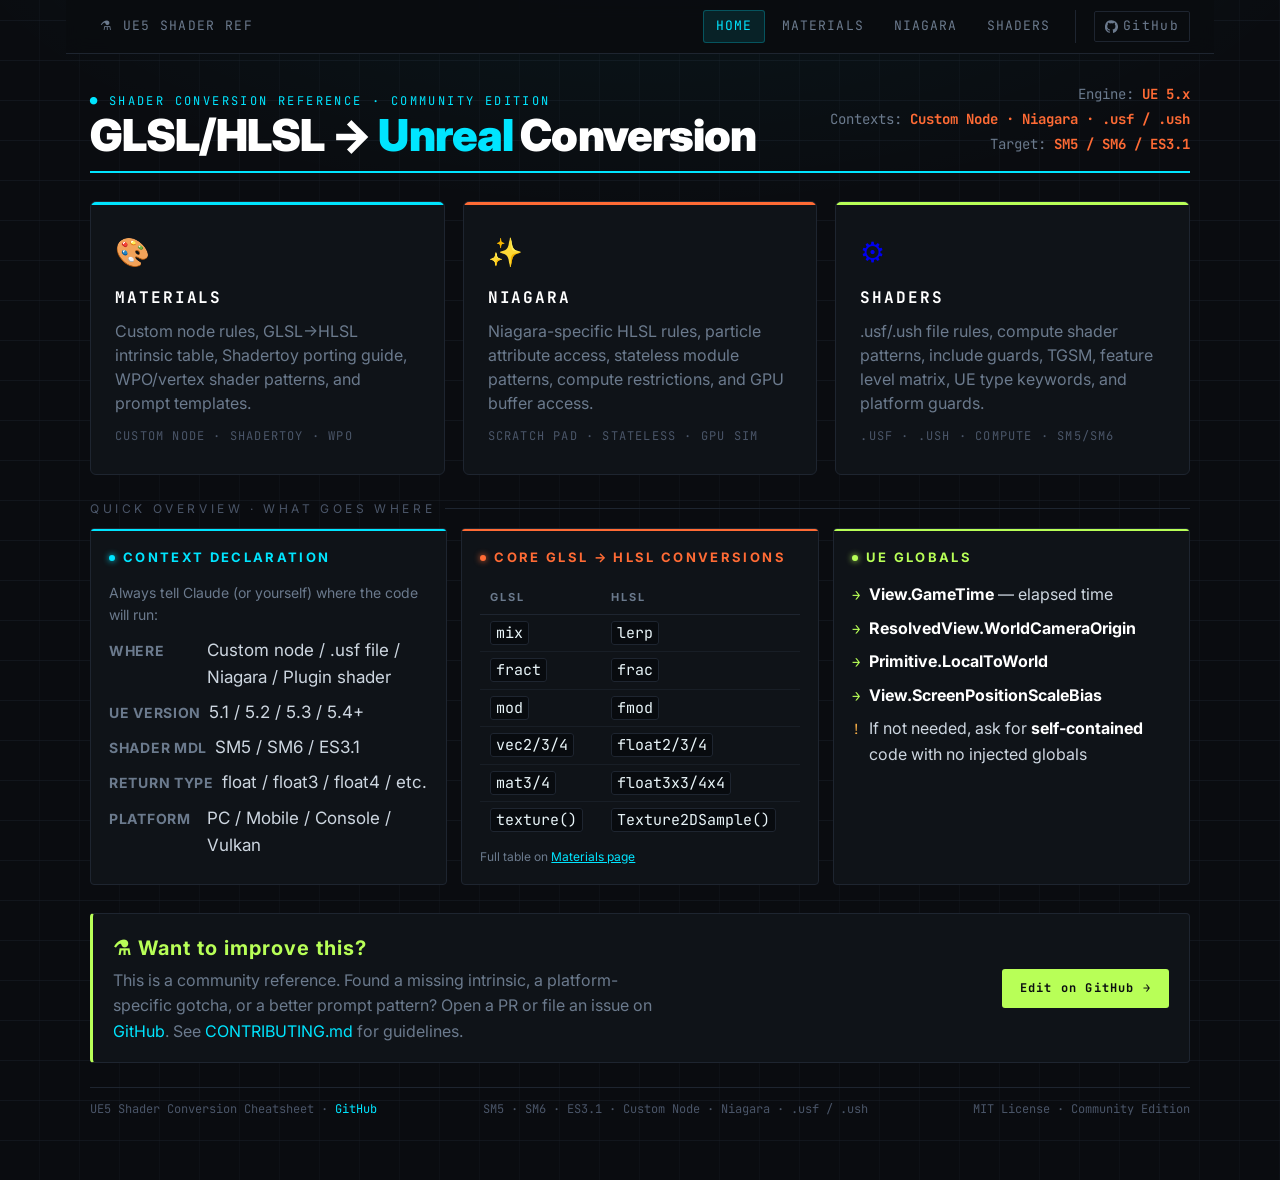
==== commit fdfaf5cd: "feat: pages update" ====
--- a/index.html
+++ b/index.html
@@ -3,505 +3,25 @@
 <head>
 <meta charset="UTF-8">
 <meta name="viewport" content="width=device-width, initial-scale=1.0">
-<meta name="description" content="A practical reference for converting GLSL/HLSL shaders to Unreal Engine 5 Material Custom nodes, .usf, and .ush files.">
+<meta name="description" content="A practical reference for converting GLSL/HLSL shaders to Unreal Engine 5 Material Custom nodes, Niagara HLSL, .usf, and .ush files.">
 <meta name="theme-color" content="#0a0c10">
-<title>GLSL/HLSL → UE5 Shader Conversion Cheatsheet</title>
+<title>UE5 Shader Conversion Cheatsheet</title>
 <link rel="icon" href="data:image/svg+xml,<svg xmlns='http://www.w3.org/2000/svg' viewBox='0 0 100 100'><text y='.9em' font-size='90'>⚗️</text></svg>">
-<style>
-  @import url('https://fonts.googleapis.com/css2?family=Share+Tech+Mono&family=Barlow+Condensed:wght@300;500;700;900&display=swap');
-
-  :root {
-    --bg:        #0a0c10;
-    --surface:   #0f1318;
-    --border:    #1e2530;
-    --accent:    #00e5ff;
-    --accent2:   #ff6b35;
-    --accent3:   #b8ff57;
-    --muted:     #4a5568;
-    --text:      #cdd6e0;
-    --text-dim:  #6b7a8d;
-    --code-bg:   #080b0f;
-    --good:      #b8ff57;
-    --bad:       #ff5757;
-    --warn:      #ffb347;
-  }
-
-  * { box-sizing: border-box; margin: 0; padding: 0; }
-
-  html { scroll-behavior: smooth; }
-
-  body {
-    background: var(--bg);
-    color: var(--text);
-    font-family: 'Barlow Condensed', sans-serif;
-    font-size: 15px;
-    line-height: 1.5;
-    padding: 32px 24px 60px;
-    min-height: 100vh;
-    background-image:
-      radial-gradient(ellipse 80% 40% at 50% -10%, rgba(0,229,255,0.06) 0%, transparent 70%),
-      repeating-linear-gradient(0deg, transparent, transparent 39px, rgba(30,37,48,0.4) 39px, rgba(30,37,48,0.4) 40px),
-      repeating-linear-gradient(90deg, transparent, transparent 39px, rgba(30,37,48,0.2) 39px, rgba(30,37,48,0.2) 40px);
-  }
-
-  .page { max-width: 1100px; margin: 0 auto; }
-
-  /* ── NAV ── */
-  .topbar {
-    position: sticky;
-    top: 0;
-    z-index: 100;
-    background: rgba(10,12,16,0.92);
-    backdrop-filter: blur(10px);
-    border-bottom: 1px solid var(--border);
-    margin: -32px -24px 28px;
-    padding: 10px 24px;
-    display: flex;
-    align-items: center;
-    gap: 6px;
-    flex-wrap: wrap;
-  }
-  .topbar a {
-    font-family: 'Share Tech Mono', monospace;
-    font-size: 10px;
-    color: var(--text-dim);
-    text-decoration: none;
-    padding: 4px 10px;
-    border-radius: 2px;
-    letter-spacing: 0.1em;
-    transition: color 0.15s, background 0.15s;
-  }
-  .topbar a:hover { color: var(--accent); background: rgba(0,229,255,0.06); }
-  .topbar .sep { color: var(--border); font-size: 12px; }
-  .topbar-brand {
-    font-family: 'Share Tech Mono', monospace;
-    font-size: 11px;
-    color: var(--accent);
-    margin-right: auto;
-    letter-spacing: 0.12em;
-  }
-  .gh-link {
-    font-family: 'Share Tech Mono', monospace;
-    font-size: 10px;
-    color: var(--text-dim) !important;
-    border: 1px solid var(--border) !important;
-    display: flex;
-    align-items: center;
-    gap: 5px;
-  }
-  .gh-link:hover { color: var(--accent) !important; border-color: var(--accent) !important; }
-
-  /* ── HEADER ── */
-  .header {
-    display: flex;
-    align-items: flex-end;
-    justify-content: space-between;
-    border-bottom: 2px solid var(--accent);
-    padding-bottom: 14px;
-    margin-bottom: 28px;
-    gap: 16px;
-    flex-wrap: wrap;
-  }
-  .header-left { display: flex; flex-direction: column; gap: 2px; }
-  .header-tag {
-    font-family: 'Share Tech Mono', monospace;
-    font-size: 10px;
-    color: var(--accent);
-    letter-spacing: 0.2em;
-    text-transform: uppercase;
-  }
-  h1 {
-    font-size: 38px;
-    font-weight: 900;
-    letter-spacing: -0.02em;
-    line-height: 1;
-    color: #fff;
-  }
-  h1 span { color: var(--accent); }
-  .header-right {
-    font-family: 'Share Tech Mono', monospace;
-    font-size: 11px;
-    color: var(--text-dim);
-    text-align: right;
-    line-height: 1.8;
-  }
-  .header-right strong { color: var(--accent2); }
-
-  /* ── SECTION LABELS ── */
-  .section-label {
-    font-size: 9px;
-    letter-spacing: 0.3em;
-    text-transform: uppercase;
-    color: var(--muted);
-    margin: 24px 0 10px;
-    display: flex;
-    align-items: center;
-    gap: 10px;
-  }
-  .section-label::after {
-    content: '';
-    flex: 1;
-    height: 1px;
-    background: var(--border);
-  }
-
-  /* ── GRID ── */
-  .grid {
-    display: grid;
-    grid-template-columns: repeat(3, 1fr);
-    gap: 14px;
-  }
-  .grid-2 { grid-template-columns: repeat(2, 1fr); }
-  .grid-full { grid-column: 1 / -1; }
-  .span-2 { grid-column: span 2; }
-
-  /* ── CARDS ── */
-  .card {
-    background: var(--surface);
-    border: 1px solid var(--border);
-    border-radius: 4px;
-    padding: 16px;
-    position: relative;
-    overflow: hidden;
-  }
-  .card::before {
-    content: '';
-    position: absolute;
-    top: 0; left: 0; right: 0;
-    height: 2px;
-  }
-  .card.blue::before   { background: var(--accent); }
-  .card.orange::before { background: var(--accent2); }
-  .card.green::before  { background: var(--accent3); }
-  .card.red::before    { background: var(--bad); }
-  .card.yellow::before { background: var(--warn); }
-
-  .card-title {
-    font-size: 10px;
-    font-weight: 700;
-    letter-spacing: 0.18em;
-    text-transform: uppercase;
-    margin-bottom: 12px;
-    display: flex;
-    align-items: center;
-    gap: 8px;
-  }
-  .card.blue .card-title   { color: var(--accent); }
-  .card.orange .card-title { color: var(--accent2); }
-  .card.green .card-title  { color: var(--accent3); }
-  .card.red .card-title    { color: var(--bad); }
-  .card.yellow .card-title { color: var(--warn); }
-
-  .dot {
-    width: 6px; height: 6px;
-    border-radius: 50%;
-    display: inline-block;
-    flex-shrink: 0;
-  }
-  .blue .dot   { background: var(--accent);  box-shadow: 0 0 6px var(--accent); }
-  .orange .dot { background: var(--accent2); box-shadow: 0 0 6px var(--accent2); }
-  .green .dot  { background: var(--accent3); box-shadow: 0 0 6px var(--accent3); }
-  .red .dot    { background: var(--bad);     box-shadow: 0 0 6px var(--bad); }
-  .yellow .dot { background: var(--warn);    box-shadow: 0 0 6px var(--warn); }
-
-  /* ── CODE ── */
-  code {
-    font-family: 'Share Tech Mono', monospace;
-    font-size: 11.5px;
-    background: var(--code-bg);
-    border: 1px solid var(--border);
-    border-radius: 3px;
-    padding: 1px 5px;
-    color: #e8f4f8;
-  }
-  pre {
-    font-family: 'Share Tech Mono', monospace;
-    font-size: 11px;
-    background: var(--code-bg);
-    border: 1px solid var(--border);
-    border-radius: 3px;
-    padding: 10px 12px;
-    line-height: 1.7;
-    overflow-x: auto;
-    color: #c5dce8;
-  }
-  pre .c  { color: var(--muted); }
-  pre .kw { color: var(--accent); }
-  pre .fn { color: var(--accent2); }
-  pre .n  { color: var(--accent3); }
-
-  /* ── ROWS ── */
-  .row-list { display: flex; flex-direction: column; gap: 7px; }
-  .row {
-    display: flex;
-    align-items: baseline;
-    gap: 8px;
-    font-size: 13.5px;
-  }
-  .row-label {
-    font-weight: 700;
-    font-size: 11px;
-    letter-spacing: 0.05em;
-    white-space: nowrap;
-    min-width: 90px;
-    color: var(--text-dim);
-  }
-
-  /* ── TABLE ── */
-  table { width: 100%; border-collapse: collapse; font-size: 12.5px; }
-  th {
-    font-size: 9.5px;
-    letter-spacing: 0.18em;
-    text-transform: uppercase;
-    color: var(--text-dim);
-    padding: 6px 8px;
-    text-align: left;
-    border-bottom: 1px solid var(--border);
-  }
-  td {
-    padding: 6px 8px;
-    border-bottom: 1px solid rgba(30,37,48,0.6);
-    vertical-align: top;
-    line-height: 1.5;
-  }
-  tr:last-child td { border-bottom: none; }
-  td.bad  { color: var(--bad); }
-  td.good { color: var(--good); }
-  td.note { color: var(--text-dim); font-size: 11px; }
-
-  /* ── CHECKLIST ── */
-  .checklist { display: flex; flex-direction: column; gap: 6px; }
-  .check-item {
-    display: flex;
-    align-items: baseline;
-    gap: 9px;
-    font-size: 13px;
-  }
-  .check-icon {
-    font-family: 'Share Tech Mono', monospace;
-    font-size: 11px;
-    flex-shrink: 0;
-  }
-  .check-icon.ok   { color: var(--good); }
-  .check-icon.no   { color: var(--bad); }
-  .check-icon.warn { color: var(--warn); }
-  .check-item strong { color: #fff; font-weight: 700; }
-
-  /* ── PROMPT BOX ── */
-  .prompt-box {
-    background: var(--code-bg);
-    border: 1px solid var(--border);
-    border-left: 3px solid var(--accent);
-    border-radius: 3px;
-    padding: 12px 14px;
-    font-family: 'Share Tech Mono', monospace;
-    font-size: 11px;
-    line-height: 1.85;
-    color: #b8cfd8;
-    white-space: pre;
-    overflow-x: auto;
-  }
-  .prompt-box .ph { color: var(--accent2); }
-  .prompt-box .kw { color: var(--accent); }
-  .prompt-box .cm { color: var(--muted); }
-
-  /* ── CONTRIBUTE BANNER ── */
-  .contribute {
-    margin-top: 28px;
-    background: var(--surface);
-    border: 1px solid var(--border);
-    border-left: 3px solid var(--accent3);
-    border-radius: 4px;
-    padding: 18px 20px;
-    display: flex;
-    align-items: center;
-    justify-content: space-between;
-    gap: 16px;
-    flex-wrap: wrap;
-  }
-  .contribute-text h3 {
-    font-size: 16px;
-    font-weight: 700;
-    color: var(--accent3);
-    margin-bottom: 4px;
-    letter-spacing: 0.05em;
-  }
-  .contribute-text p {
-    font-size: 13px;
-    color: var(--text-dim);
-    max-width: 560px;
-  }
-  .contribute-text p a { color: var(--accent); text-decoration: none; }
-  .contribute-text p a:hover { text-decoration: underline; }
-  .btn {
-    display: inline-flex;
-    align-items: center;
-    gap: 7px;
-    font-family: 'Share Tech Mono', monospace;
-    font-size: 11px;
-    letter-spacing: 0.1em;
-    color: #0a0c10;
-    background: var(--accent3);
-    border: none;
-    border-radius: 3px;
-    padding: 9px 16px;
-    text-decoration: none;
-    font-weight: 700;
-    cursor: pointer;
-    transition: opacity 0.15s;
-    white-space: nowrap;
-  }
-  .btn:hover { opacity: 0.85; }
-
-  /* ── FOOTER ── */
-  .footer {
-    margin-top: 24px;
-    border-top: 1px solid var(--border);
-    padding-top: 12px;
-    display: flex;
-    justify-content: space-between;
-    font-family: 'Share Tech Mono', monospace;
-    font-size: 10px;
-    color: var(--muted);
-    flex-wrap: wrap;
-    gap: 6px;
-  }
-  .footer a { color: var(--accent); text-decoration: none; }
-  .footer a:hover { text-decoration: underline; }
-
-  /* ── SEARCH ── */
-  #search-input {
-    font-family: 'Share Tech Mono', monospace;
-    font-size: 10px;
-    letter-spacing: 0.1em;
-    background: var(--code-bg);
-    border: 1px solid var(--border);
-    border-radius: 2px;
-    color: var(--text);
-    padding: 4px 10px;
-    width: 120px;
-    outline: none;
-    transition: border-color 0.15s, width 0.2s;
-  }
-  #search-input:focus {
-    border-color: var(--accent);
-    width: 180px;
-  }
-  #search-input::placeholder {
-    color: var(--muted);
-    letter-spacing: 0.15em;
-  }
-  .card.dimmed, .section-label.dimmed { opacity: 0.15; pointer-events: none; }
-
-  /* ── COPY BUTTON ── */
-  .prompt-box { position: relative; }
-  .copy-btn {
-    position: absolute;
-    top: 6px;
-    right: 8px;
-    font-family: 'Share Tech Mono', monospace;
-    font-size: 9px;
-    letter-spacing: 0.08em;
-    color: var(--text-dim);
-    background: transparent;
-    border: 1px solid var(--border);
-    border-radius: 2px;
-    padding: 2px 7px;
-    cursor: pointer;
-    transition: color 0.15s, border-color 0.15s;
-    z-index: 1;
-  }
-  .copy-btn:hover { color: var(--accent); border-color: var(--accent); }
-  .copy-btn.copied { color: var(--good); border-color: var(--good); }
-
-  /* ── PRINT ── */
-  @media print {
-    body {
-      background: #fff !important;
-      background-image: none !important;
-      color: #111 !important;
-      font-size: 11pt;
-      padding: 0;
-    }
-    .topbar, .contribute, .gh-link { display: none !important; }
-    .page { max-width: 100%; }
-    .grid, .grid-2 { grid-template-columns: 1fr !important; gap: 8px; }
-    .grid-full, .span-2 { grid-column: span 1; }
-    .card {
-      background: #fff !important;
-      border: 1px solid #ccc !important;
-      break-inside: avoid;
-      page-break-inside: avoid;
-    }
-    .card::before { background: #666 !important; }
-    .card-title { color: #111 !important; }
-    .dot { box-shadow: none !important; }
-    code {
-      background: #f0f0f0 !important;
-      border-color: #ccc !important;
-      color: #111 !important;
-    }
-    pre, .prompt-box {
-      background: #f8f8f8 !important;
-      border-color: #ccc !important;
-      color: #111 !important;
-    }
-    .section-label { color: #333 !important; }
-    .section-label::after { background: #ccc !important; }
-    .header { border-bottom-color: #333 !important; }
-    h1, h1 span { color: #111 !important; }
-    .header-tag, .header-right { color: #555 !important; }
-    .header-right strong { color: #111 !important; }
-    td.bad { color: #c00 !important; }
-    td.good { color: #060 !important; }
-    td.note { color: #555 !important; }
-    th { color: #333 !important; border-bottom-color: #ccc !important; }
-    td { border-bottom-color: #eee !important; }
-    .check-icon.ok { color: #060 !important; }
-    .check-icon.no { color: #c00 !important; }
-    .check-icon.warn { color: #a60 !important; }
-    .row-label { color: #333 !important; }
-    .footer { color: #666 !important; }
-    .footer a { color: #333 !important; }
-    .copy-btn { display: none !important; }
-  }
-
-  /* ── RESPONSIVE ── */
-  @media (max-width: 800px) {
-    .grid { grid-template-columns: 1fr; }
-    .grid-2 { grid-template-columns: 1fr; }
-    .span-2 { grid-column: span 1; }
-    h1 { font-size: 28px; }
-    .topbar { gap: 4px; }
-  }
-</style>
+<link rel="stylesheet" href="styles.css">
 </head>
 <body>
 <div class="page">
 
   <!-- Sticky Nav -->
   <nav class="topbar">
-    <span class="topbar-brand">⚗ UE5 SHADER REF</span>
-    <input type="text" id="search-input" placeholder="FILTER..." aria-label="Filter cards">
-    <a href="#context">Context</a>
-    <span class="sep">·</span>
-    <a href="#syntax">Syntax</a>
-    <span class="sep">·</span>
-    <a href="#custom-node">Custom Node</a>
-    <span class="sep">·</span>
-    <a href="#templates">Templates</a>
-    <span class="sep">·</span>
-    <a href="#reference">Reference</a>
-    <span class="sep">·</span>
-    <a href="#shadertoy">Shadertoy</a>
-    <span class="sep">·</span>
-    <a href="#niagara">Niagara</a>
-    <span class="sep">·</span>
-    <a href="#wpo">WPO</a>
-    <span class="sep">·</span>
-    <a href="#contribute">Contribute</a>
+    <a href="index.html" class="topbar-brand">⚗ UE5 SHADER REF</a>
+    <div class="page-tabs">
+      <a href="index.html" class="active">HOME</a>
+      <a href="materials.html">MATERIALS</a>
+      <a href="niagara.html">NIAGARA</a>
+      <a href="shaders.html">SHADERS</a>
+    </div>
     <a class="gh-link" href="https://github.com/stylerm/UE5-HLSL-Cheatsheet" target="_blank" rel="noopener">
-      <!-- GitHub SVG icon -->
       <svg width="13" height="13" viewBox="0 0 24 24" fill="currentColor"><path d="M12 .3a12 12 0 0 0-3.8 23.4c.6.1.8-.3.8-.6v-2c-3.3.7-4-1.6-4-1.6-.6-1.4-1.4-1.8-1.4-1.8-1-.7.1-.7.1-.7 1.2.1 1.8 1.2 1.8 1.2 1 1.8 2.8 1.3 3.5 1 .1-.8.4-1.3.7-1.6-2.7-.3-5.5-1.3-5.5-5.9 0-1.3.5-2.4 1.2-3.2 0-.4-.5-1.6.2-3.2 0 0 1-.3 3.3 1.2a11.5 11.5 0 0 1 6 0C17 5 18 5.3 18 5.3c.7 1.6.2 2.8.1 3.2.8.8 1.2 1.9 1.2 3.2 0 4.6-2.8 5.6-5.5 5.9.5.4.9 1.1.9 2.3v3.3c0 .3.2.7.8.6A12 12 0 0 0 12 .3"/></svg>
       GitHub
     </a>
@@ -515,17 +35,44 @@
     </div>
     <div class="header-right">
       Engine: <strong>UE 5.x</strong><br>
-      Contexts: <strong>Custom Node · .usf · .ush</strong><br>
+      Contexts: <strong>Custom Node · Niagara · .usf / .ush</strong><br>
       Target: <strong>SM5 / SM6 / ES3.1</strong>
     </div>
   </div>
 
-  <!-- ── SECTION 1: CONTEXT ── -->
-  <div id="context" class="section-label">Context &amp; Setup</div>
+  <!-- ── HUB NAVIGATION ── -->
+  <div class="hub-grid">
+
+    <a href="materials.html" class="hub-card blue">
+      <span class="hub-card-icon">🎨</span>
+      <div class="hub-card-title">Materials</div>
+      <div class="hub-card-desc">Custom node rules, GLSL→HLSL intrinsic table, Shadertoy porting guide, WPO/vertex shader patterns, and prompt templates.</div>
+      <div class="hub-card-count">CUSTOM NODE · SHADERTOY · WPO</div>
+    </a>
+
+    <a href="niagara.html" class="hub-card orange">
+      <span class="hub-card-icon">✨</span>
+      <div class="hub-card-title">Niagara</div>
+      <div class="hub-card-desc">Niagara-specific HLSL rules, particle attribute access, stateless module patterns, compute restrictions, and GPU buffer access.</div>
+      <div class="hub-card-count">SCRATCH PAD · STATELESS · GPU SIM</div>
+    </a>
+
+    <a href="shaders.html" class="hub-card green">
+      <span class="hub-card-icon">⚙</span>
+      <div class="hub-card-title">Shaders</div>
+      <div class="hub-card-desc">.usf/.ush file rules, compute shader patterns, include guards, TGSM, feature level matrix, UE type keywords, and platform guards.</div>
+      <div class="hub-card-count">.USF · .USH · COMPUTE · SM5/SM6</div>
+    </a>
+
+  </div>
+
+  <!-- ── QUICK OVERVIEW ── -->
+  <div id="overview" class="section-label">Quick Overview · What Goes Where</div>
   <div class="grid">
 
     <div class="card blue">
-      <div class="card-title"><span class="dot"></span> Always Declare Context First</div>
+      <div class="card-title"><span class="dot"></span> Context Declaration</div>
+      <p style="font-size:14px; color:var(--text-dim); margin-bottom:10px;">Always tell Claude (or yourself) where the code will run:</p>
       <div class="row-list">
         <div class="row"><span class="row-label">WHERE</span>Custom node / .usf file / Niagara / Plugin shader</div>
         <div class="row"><span class="row-label">UE VERSION</span>5.1 / 5.2 / 5.3 / 5.4+</div>
@@ -536,338 +83,29 @@
     </div>
 
     <div class="card orange">
-      <div class="card-title"><span class="dot"></span> Declare Input Pins Explicitly</div>
-      <p style="font-size:12px; color:var(--text-dim); margin-bottom:8px;">Custom node pins become variable names. Always list them:</p>
-      <pre><span class="c">// Tell Claude exactly:</span>
-<span class="kw">Inputs:</span>
-  <span class="n">float3</span>  WorldNormal
-  <span class="n">float2</span>  UV
-  <span class="n">float</span>   Time
-  <span class="n">float</span>   Roughness
-
-<span class="kw">Return type:</span> <span class="n">float3</span></pre>
+      <div class="card-title"><span class="dot"></span> Core GLSL → HLSL Conversions</div>
+      <table>
+        <thead><tr><th>GLSL</th><th>HLSL</th></tr></thead>
+        <tbody>
+          <tr><td class="bad"><code>mix</code></td><td class="good"><code>lerp</code></td></tr>
+          <tr><td class="bad"><code>fract</code></td><td class="good"><code>frac</code></td></tr>
+          <tr><td class="bad"><code>mod</code></td><td class="good"><code>fmod</code></td></tr>
+          <tr><td class="bad"><code>vec2/3/4</code></td><td class="good"><code>float2/3/4</code></td></tr>
+          <tr><td class="bad"><code>mat3/4</code></td><td class="good"><code>float3x3/4x4</code></td></tr>
+          <tr><td class="bad"><code>texture()</code></td><td class="good"><code>Texture2DSample()</code></td></tr>
+        </tbody>
+      </table>
+      <p style="font-size:12px; color:var(--text-dim); margin-top:8px;">Full table on <a href="materials.html" style="color:var(--accent);">Materials page</a></p>
     </div>
 
     <div class="card green">
-      <div class="card-title"><span class="dot"></span> Specify UE Globals Needed</div>
+      <div class="card-title"><span class="dot"></span> UE Globals</div>
       <div class="checklist">
         <div class="check-item"><span class="check-icon ok">→</span><span><strong>View.GameTime</strong> — elapsed time</span></div>
         <div class="check-item"><span class="check-icon ok">→</span><span><strong>ResolvedView.WorldCameraOrigin</strong></span></div>
         <div class="check-item"><span class="check-icon ok">→</span><span><strong>Primitive.LocalToWorld</strong></span></div>
         <div class="check-item"><span class="check-icon ok">→</span><span><strong>View.ScreenPositionScaleBias</strong></span></div>
         <div class="check-item"><span class="check-icon warn">!</span><span>If not needed, ask for <strong>self-contained</strong> code with no injected globals</span></div>
-      </div>
-    </div>
-
-  </div>
-
-  <!-- ── SECTION 2: SYNTAX ── -->
-  <div id="syntax" class="section-label">Syntax Conversion Rules</div>
-  <div class="grid">
-    <div class="card blue grid-full">
-      <div class="card-title"><span class="dot"></span> GLSL → HLSL Intrinsic Mapping · Always Ask Claude to Use HLSL Intrinsics</div>
-      <table>
-        <thead>
-          <tr><th>GLSL (source)</th><th>HLSL / UE Equivalent</th><th>Notes</th></tr>
-        </thead>
-        <tbody>
-          <tr><td class="bad"><code>mix(a, b, t)</code></td><td class="good"><code>lerp(a, b, t)</code></td><td class="note">Most common mistake from Shadertoy ports</td></tr>
-          <tr><td class="bad"><code>fract(x)</code></td><td class="good"><code>frac(x)</code></td><td class="note">Identical behavior, different name</td></tr>
-          <tr><td class="bad"><code>mod(x, y)</code></td><td class="good"><code>fmod(x, y)</code></td><td class="note">Sign behavior differs for negatives — test edge cases</td></tr>
-          <tr><td class="bad"><code>atan(y, x)</code></td><td class="good"><code>atan2(y, x)</code></td><td class="note">Argument order is the same</td></tr>
-          <tr><td class="bad"><code>dFdx / dFdy</code></td><td class="good"><code>ddx / ddy</code></td><td class="note">Pixel shader only — not available in all contexts</td></tr>
-          <tr><td class="bad"><code>inversesqrt(x)</code></td><td class="good"><code>rsqrt(x)</code></td><td class="note">Fast reciprocal square root</td></tr>
-          <tr><td class="bad"><code>vec2 / vec3 / vec4</code></td><td class="good"><code>float2 / float3 / float4</code></td><td class="note">UE also accepts <code>half2/3/4</code> for mobile perf</td></tr>
-          <tr><td class="bad"><code>mat3 / mat4</code></td><td class="good"><code>float3x3 / float4x4</code></td><td class="note">Row-major in HLSL vs column-major in GLSL</td></tr>
-          <tr><td class="bad"><code>texture(sampler, uv)</code></td><td class="good"><code>Texture2DSample(...)</code></td><td class="note">Use UE material texture input pins instead</td></tr>
-          <tr><td class="bad"><code>layout(location=0) out</code></td><td class="good"><em>Implicit in Custom node</em></td><td class="note">No output declarations needed in body-only mode</td></tr>
-          <tr><td class="bad"><code>gl_FragCoord</code></td><td class="good"><code>SvPosition</code></td><td class="note">In full shaders; in Custom node use a ScreenPosition pin</td></tr>
-          <tr><td class="bad"><code>step(edge, x)</code></td><td class="good"><code>step(edge, x)</code></td><td class="note">Same name — but GLSL arg order is reversed from some docs</td></tr>
-          <tr><td class="bad"><code>smoothstep(e0, e1, x)</code></td><td class="good"><code>smoothstep(e0, e1, x)</code></td><td class="note">Same name and arg order — hermite interpolation</td></tr>
-          <tr><td class="bad"><code>clamp(x, 0.0, 1.0)</code></td><td class="good"><code>saturate(x)</code></td><td class="note">Preferred UE shorthand for 0–1 clamping; <code>clamp()</code> also works</td></tr>
-          <tr><td class="bad"><code>pow(base, exp)</code></td><td class="good"><code>pow(base, exp)</code></td><td class="note">Same — but HLSL <code>pow</code> is <strong>undefined for negative base</strong>; use <code>abs()</code> first</td></tr>
-          <tr><td class="bad"><code>abs(x)</code></td><td class="good"><code>abs(x)</code></td><td class="note">Same — but integer <code>abs()</code> may behave differently on some platforms</td></tr>
-          <tr><td class="bad"><code>sign(x)</code></td><td class="good"><code>sign(x)</code></td><td class="note">Same name — returns -1, 0, or 1</td></tr>
-          <tr><td class="bad"><code>noise()</code></td><td class="good"><em>[USE UE NOISE NODE]</em></td><td class="note">Not available in HLSL — use a Noise material node or pass noise via texture pin</td></tr>
-          <tr><td class="bad"><code>textureLod(s, uv, lod)</code></td><td class="good"><code>Texture2DSampleLevel(Tex, TexSampler, uv, lod)</code></td><td class="note">Requires Tex + TexSampler pair from input pins</td></tr>
-          <tr><td class="bad"><code>textureSize(sampler, 0)</code></td><td class="good"><em>Use a <code>float2 TexelSize</code> input pin</em></td><td class="note">No direct equivalent — pass dimensions as a parameter</td></tr>
-        </tbody>
-      </table>
-    </div>
-  </div>
-
-  <!-- ── SECTION 3: CUSTOM NODE ── -->
-  <div id="custom-node" class="section-label">Custom Node Rules</div>
-  <div class="grid">
-
-    <div class="card red">
-      <div class="card-title"><span class="dot"></span> Custom Node · Never Do This</div>
-      <div class="checklist">
-        <div class="check-item"><span class="check-icon no">✗</span><span><strong>No <code>#include</code></strong> — body is injected mid-shader, includes break compilation</span></div>
-        <div class="check-item"><span class="check-icon no">✗</span><span><strong>No function declarations</strong> with signatures — inline all logic</span></div>
-        <div class="check-item"><span class="check-icon no">✗</span><span><strong>No sampler declarations</strong> — pass textures as input pins instead</span></div>
-        <div class="check-item"><span class="check-icon no">✗</span><span><strong>No global-scope mutable state</strong> — all vars are local to the body</span></div>
-        <div class="check-item"><span class="check-icon no">✗</span><span><strong>No GLSL precision qualifiers</strong> (<code>mediump</code>, <code>highp</code>, <code>lowp</code>)</span></div>
-        <div class="check-item"><span class="check-icon no">✗</span><span><strong>No <code>void main()</code></strong> — body only, return value is the output</span></div>
-        <div class="check-item"><span class="check-icon no">✗</span><span><strong>No undeclared variable references</strong> — only use explicitly listed input pins</span></div>
-      </div>
-    </div>
-
-    <div class="card green">
-      <div class="card-title"><span class="dot"></span> Custom Node · Ask Claude For These</div>
-      <div class="checklist">
-        <div class="check-item"><span class="check-icon ok">✓</span><span><strong>Inline-only logic</strong> — no separate function blocks</span></div>
-        <div class="check-item"><span class="check-icon ok">✓</span><span><strong><code>static const</code></strong> for all constants</span></div>
-        <div class="check-item"><span class="check-icon ok">✓</span><span><strong>Explicit return value</strong> matching declared return type</span></div>
-        <div class="check-item"><span class="check-icon ok">✓</span><span><strong>Swizzle count validation</strong> — float3 output ≠ float4 return</span></div>
-        <div class="check-item"><span class="check-icon ok">✓</span><span><strong>Step-by-step comments</strong> on each major operation</span></div>
-        <div class="check-item"><span class="check-icon ok">✓</span><span><strong>Feature level guard hints</strong> if targeting ES3.1 / mobile</span></div>
-        <div class="check-item"><span class="check-icon ok">✓</span><span><strong>Flag texture samples</strong> as <code>[NEEDS TEXTURE PIN]</code> rather than inline</span></div>
-      </div>
-    </div>
-
-    <div class="card yellow">
-      <div class="card-title"><span class="dot"></span> .usf / .ush File Rules</div>
-      <div class="checklist">
-        <div class="check-item"><span class="check-icon ok">✓</span><span>Ask for <strong>include guards</strong> (<code>#pragma once</code>)</span></div>
-        <div class="check-item"><span class="check-icon ok">✓</span><span>Ask for <strong><code>/Engine/Public/Platform.ush</code></strong> base include</span></div>
-        <div class="check-item"><span class="check-icon ok">✓</span><span>Declare module macro: <strong><code>YOURMODULE_API</code></strong></span></div>
-        <div class="check-item"><span class="check-icon ok">✓</span><span>Use <strong>virtual shader path</strong> mapping for plugin custom paths</span></div>
-        <div class="check-item"><span class="check-icon warn">!</span><span>SM6 only: declare <strong>WaveOps / RayQuery</strong> usage explicitly</span></div>
-        <div class="check-item"><span class="check-icon warn">!</span><span>Request <strong><code>#if FEATURE_LEVEL &gt;= ...</code> guards</strong> for cross-platform</span></div>
-      </div>
-    </div>
-
-  </div>
-
-  <!-- ── SECTION 4: TEMPLATES ── -->
-  <div id="templates" class="section-label">Prompt Templates</div>
-  <div class="grid grid-2">
-
-    <div class="card blue">
-      <div class="card-title"><span class="dot"></span> Template A · Material Custom Node</div>
-      <div class="prompt-box"><span class="kw">Context:</span>    <span class="ph">UE5 Material Custom Node (body only, no signature)</span>
-<span class="kw">UE Version:</span> <span class="ph">5.4</span>
-<span class="kw">Shader Model:</span><span class="ph"> SM5</span>
-<span class="kw">Platform:</span>   <span class="ph">PC / Vulkan</span>
-
-<span class="kw">Return type:</span> <span class="ph">float3</span>
-
-<span class="kw">Input pins:</span>
-  <span class="ph">float3  WorldNormal
-  float2  UV
-  float   Time
-  float   Roughness</span>
-
-<span class="kw">Goal:</span> <span class="ph">[describe effect in plain language]</span>
-
-<span class="kw">Rules:</span>
-  - No #include, no function declarations
-  - static const for all constants
-  - HLSL intrinsics only (no GLSL)
-  - Validate all swizzle component counts
-  - Comment each major step
-  - Return type must match: <span class="ph">float3</span></div>
-    </div>
-
-    <div class="card orange">
-      <div class="card-title"><span class="dot"></span> Template B · Shadertoy / GLSL Port</div>
-      <div class="prompt-box"><span class="kw">Task:</span> Port the following GLSL to a UE5 Custom node
-
-<span class="kw">Source:</span>
-<span class="ph">[paste GLSL shader here]</span>
-
-<span class="kw">Apply ALL conversions:</span>
-  mix      → lerp
-  fract    → frac
-  mod      → fmod
-  atan     → atan2
-  dFdx/y   → ddx/ddy
-  vec2/3/4 → float2/3/4
-  mat3/4   → float3x3/float4x4
-  iTime    → <span class="ph">Time</span> (float input pin)
-  iResolution → <span class="ph">ScreenSize</span> (float2 input pin)
-  gl_FragCoord → use a <span class="ph">ScreenPos</span> input pin
-
-<span class="kw">Output rules:</span>
-  - Body-only, no function signature
-  - No sampler declarations
-  - Flag texture samples as [NEEDS TEXTURE PIN]
-  - Inline all helper functions
-  - Add a comment for each conversion made</div>
-    </div>
-
-  </div>
-
-  <!-- ── SECTION 5: REFERENCE ── -->
-  <div id="reference" class="section-label">Quick Reference</div>
-  <div class="grid">
-
-    <div class="card blue">
-      <div class="card-title"><span class="dot"></span> Feature Level Capabilities</div>
-      <table>
-        <thead><tr><th>Feature</th><th>ES3.1</th><th>SM5</th><th>SM6</th></tr></thead>
-        <tbody>
-          <tr><td>Wave Intrinsics</td><td class="bad">✗</td><td class="bad">✗</td><td class="good">✓</td></tr>
-          <tr><td>RayQuery / DXR</td><td class="bad">✗</td><td class="bad">✗</td><td class="good">✓</td></tr>
-          <tr><td>ddx / ddy</td><td class="bad">✗</td><td class="good">✓</td><td class="good">✓</td></tr>
-          <tr><td>Bindless Resources</td><td class="bad">✗</td><td class="bad">✗</td><td class="good">✓</td></tr>
-          <tr><td>half precision</td><td class="good">✓</td><td class="good">✓</td><td class="good">✓</td></tr>
-          <tr><td>Compute / UAV</td><td class="bad">✗</td><td class="good">✓</td><td class="good">✓</td></tr>
-          <tr><td>Geometry Shaders</td><td class="bad">✗</td><td class="good">✓</td><td class="good">✓</td></tr>
-        </tbody>
-      </table>
-    </div>
-
-    <div class="card orange">
-      <div class="card-title"><span class="dot"></span> UE Type Keywords</div>
-      <div class="row-list">
-        <div class="row"><span class="row-label"><code>MaterialFloat</code></span>Adapts precision per platform automatically</div>
-        <div class="row"><span class="row-label"><code>half / half3</code></span>16-bit — use on mobile for performance</div>
-        <div class="row"><span class="row-label"><code>float / float3</code></span>32-bit — default for PC / console</div>
-        <div class="row"><span class="row-label"><code>BRANCH</code></span><code>[branch]</code> hint — forces dynamic branching</div>
-        <div class="row"><span class="row-label"><code>FLATTEN</code></span><code>[flatten]</code> hint — forces both paths evaluated</div>
-        <div class="row"><span class="row-label"><code>UNROLL</code></span><code>[unroll]</code> — unroll loop at compile time</div>
-        <div class="row"><span class="row-label"><code>LOOP</code></span><code>[loop]</code> — force dynamic loop</div>
-      </div>
-    </div>
-
-    <div class="card red">
-      <div class="card-title"><span class="dot"></span> Common Errors to Prevent</div>
-      <div class="checklist">
-        <div class="check-item"><span class="check-icon no">!</span><span>Matrix multiply order — HLSL is <strong>row-vector × matrix</strong>; GLSL is column-major</span></div>
-        <div class="check-item"><span class="check-icon no">!</span><span><strong>UV origin</strong> — UE flips V; ask Claude to account for <code>1.0 - UV.y</code> if porting</span></div>
-        <div class="check-item"><span class="check-icon no">!</span><span><strong>Swizzle mismatch</strong> — always ask Claude to verify component counts explicitly</span></div>
-        <div class="check-item"><span class="check-icon no">!</span><span><strong>Shadertoy time</strong> is <code>iTime</code> — must be mapped to a <code>float Time</code> input pin</span></div>
-        <div class="check-item"><span class="check-icon no">!</span><span><strong>Integer division</strong> — <code>1/2 = 0</code>; cast to float explicitly: <code>1.0/2.0</code></span></div>
-        <div class="check-item"><span class="check-icon no">!</span><span><strong>No implicit broadcast</strong> — <code>float3(1)</code> fails; use <code>float3(1,1,1)</code></span></div>
-      </div>
-    </div>
-
-  </div>
-
-  <!-- ── SECTION 6: SHADERTOY ── -->
-  <div id="shadertoy" class="section-label">Shadertoy / GLSL Port Guide</div>
-  <div class="grid">
-
-    <div class="card orange">
-      <div class="card-title"><span class="dot"></span> Shadertoy Uniform Mapping</div>
-      <table>
-        <thead><tr><th>Shadertoy</th><th>UE5 Equivalent</th><th>Notes</th></tr></thead>
-        <tbody>
-          <tr><td class="bad"><code>iTime</code></td><td class="good"><code>float Time</code> input pin</td><td class="note">Connect a <strong>Time</strong> node to the pin</td></tr>
-          <tr><td class="bad"><code>iResolution.xy</code></td><td class="good"><code>float2 Resolution</code> input pin</td><td class="note">Use <strong>SceneTexture:SceneColor</strong> → Size or pass manually</td></tr>
-          <tr><td class="bad"><code>iMouse</code></td><td class="good"><em>No direct equivalent</em></td><td class="note">Pass via Material Parameter Collection or Blueprint</td></tr>
-          <tr><td class="bad"><code>iFrame</code></td><td class="good"><em>No direct equivalent</em></td><td class="note">Approximate with <code>floor(Time * FrameRate)</code></td></tr>
-          <tr><td class="bad"><code>iChannel0–3</code></td><td class="good">Texture Object input pins</td><td class="note">One pin per channel; use <code>Texture2DSample()</code></td></tr>
-          <tr><td class="bad"><code>fragCoord</code></td><td class="good"><code>float2 ScreenPos</code> input pin</td><td class="note">Connect ScreenPosition node (viewport UV)</td></tr>
-          <tr><td class="bad"><code>fragColor</code></td><td class="good"><code>return float4(...);</code></td><td class="note">The Custom node return value <em>is</em> the output</td></tr>
-        </tbody>
-      </table>
-    </div>
-
-    <div class="card red">
-      <div class="card-title"><span class="dot"></span> Coordinate System Pitfalls</div>
-      <div class="checklist">
-        <div class="check-item"><span class="check-icon no">!</span><span><strong>Y-axis flip</strong> — Shadertoy is Y-up (0 at bottom); UE UVs are Y-down (0 at top). Apply <code>uv.y = 1.0 - uv.y</code></span></div>
-        <div class="check-item"><span class="check-icon no">!</span><span><strong>UV range</strong> — Shadertoy <code>fragCoord</code> is in pixels; UE ScreenPosition is 0–1 normalized</span></div>
-        <div class="check-item"><span class="check-icon no">!</span><span><strong>Aspect ratio</strong> — Shadertoy divides by <code>iResolution.y</code>; in UE pass resolution and do the same</span></div>
-        <div class="check-item"><span class="check-icon no">!</span><span><strong>NDC differences</strong> — Shadertoy clip space is -1 to 1; UE uses 0 to 1 in many contexts</span></div>
-        <div class="check-item"><span class="check-icon warn">!</span><span><strong>Depth</strong> — Shadertoy has no depth buffer access; UE can sample <code>SceneDepth</code> via pin</span></div>
-      </div>
-    </div>
-
-    <div class="card yellow">
-      <div class="card-title"><span class="dot"></span> Multi-Pass &amp; Buffer Limitations</div>
-      <div class="checklist">
-        <div class="check-item"><span class="check-icon no">✗</span><span><strong>Buffer A/B/C/D cannot be ported</strong> to a single Custom node — each buffer is a separate render pass</span></div>
-        <div class="check-item"><span class="check-icon warn">!</span><span><strong>Feedback loops</strong> (reading own output) require <strong>Render Targets</strong> + Blueprint tick logic</span></div>
-        <div class="check-item"><span class="check-icon warn">!</span><span><strong>Persistent state</strong> — use Material Parameter Collections or render-target ping-pong</span></div>
-        <div class="check-item"><span class="check-icon ok">✓</span><span><strong>Single-pass shaders</strong> (Image tab only, no buffers) port cleanly to one Custom node</span></div>
-        <div class="check-item"><span class="check-icon ok">✓</span><span><strong>Workaround</strong> — split multi-pass into separate materials, chain via render targets in Blueprint</span></div>
-      </div>
-    </div>
-
-  </div>
-
-  <!-- ── SECTION 7: NIAGARA ── -->
-  <div id="niagara" class="section-label">Niagara Custom HLSL</div>
-  <div class="grid">
-
-    <div class="card blue">
-      <div class="card-title"><span class="dot"></span> Niagara HLSL Basics</div>
-      <div class="checklist">
-        <div class="check-item"><span class="check-icon ok">✓</span><span>Niagara uses a <strong>restricted HLSL subset</strong> — not the same as Material Custom nodes</span></div>
-        <div class="check-item"><span class="check-icon ok">✓</span><span>Access particle attributes via <strong><code>Parameters.AttributeName</code></strong> — not raw variable names</span></div>
-        <div class="check-item"><span class="check-icon ok">✓</span><span><strong><code>ExecutionIndex</code></strong> gives the current particle index for per-particle logic</span></div>
-        <div class="check-item"><span class="check-icon ok">✓</span><span>Map inputs/outputs explicitly in the <strong>Scratch Pad</strong> module UI</span></div>
-        <div class="check-item"><span class="check-icon ok">✓</span><span>Use <strong><code>Emitter.LocalSpace</code></strong> / <strong><code>Emitter.Age</code></strong> for emitter-level data</span></div>
-        <div class="check-item"><span class="check-icon ok">✓</span><span>Write results to <strong><code>OutputParameters.AttributeName</code></strong></span></div>
-      </div>
-    </div>
-
-    <div class="card red">
-      <div class="card-title"><span class="dot"></span> Niagara · Never Do This</div>
-      <div class="checklist">
-        <div class="check-item"><span class="check-icon no">✗</span><span><strong>No texture sampling</strong> in Particle Update / Spawn stages — GPU sim doesn't allow it</span></div>
-        <div class="check-item"><span class="check-icon no">✗</span><span><strong>No dynamic loop bounds</strong> — use <code>[unroll]</code> or fixed iteration counts</span></div>
-        <div class="check-item"><span class="check-icon no">✗</span><span><strong>No <code>ddx</code> / <code>ddy</code></strong> — these are pixel shader only; Niagara runs in compute</span></div>
-        <div class="check-item"><span class="check-icon no">✗</span><span><strong>No <code>return</code> statements</strong> — write to output parameters instead</span></div>
-        <div class="check-item"><span class="check-icon no">✗</span><span><strong>No struct definitions</strong> — use flat parameter lists</span></div>
-        <div class="check-item"><span class="check-icon no">✗</span><span><strong>Don't assume Material intrinsics</strong> — many UE material functions aren't available</span></div>
-      </div>
-    </div>
-
-    <div class="card green">
-      <div class="card-title"><span class="dot"></span> Niagara Patterns &amp; Tips</div>
-      <div class="checklist">
-        <div class="check-item"><span class="check-icon ok">✓</span><span><strong>Random per-particle</strong> — use <code>Parameters.UniqueID</code> as seed with a hash function</span></div>
-        <div class="check-item"><span class="check-icon ok">✓</span><span><strong>DeltaTime</strong> — available as <code>Parameters.DeltaTime</code> in simulation stages</span></div>
-        <div class="check-item"><span class="check-icon ok">✓</span><span><strong>Position read/write</strong> — <code>Parameters.Position</code> / <code>OutputParameters.Position</code></span></div>
-        <div class="check-item"><span class="check-icon ok">✓</span><span><strong>Custom module</strong> — wrap HLSL in a Scratch Pad module for reuse across emitters</span></div>
-        <div class="check-item"><span class="check-icon warn">!</span><span><strong>Simulation vs Render</strong> — HLSL in particle render differs from simulation HLSL</span></div>
-        <div class="check-item"><span class="check-icon warn">!</span><span><strong>Debug</strong> — write intermediate values to <code>Color</code> attribute to visualize</span></div>
-      </div>
-    </div>
-
-  </div>
-
-  <!-- ── SECTION 8: WPO ── -->
-  <div id="wpo" class="section-label">World Position Offset / Vertex Shader</div>
-  <div class="grid">
-
-    <div class="card blue">
-      <div class="card-title"><span class="dot"></span> WPO Basics</div>
-      <div class="checklist">
-        <div class="check-item"><span class="check-icon ok">✓</span><span>WPO return type is always <strong><code>float3</code></strong> — an object-space offset added to each vertex</span></div>
-        <div class="check-item"><span class="check-icon ok">✓</span><span>Connect Custom node output to the <strong>World Position Offset</strong> pin on the material</span></div>
-        <div class="check-item"><span class="check-icon ok">✓</span><span>Use <strong><code>absolute world position</code></strong> input pin for world-space vertex position</span></div>
-        <div class="check-item"><span class="check-icon ok">✓</span><span>Return <code>float3(0,0,0)</code> for no displacement — the value is <em>additive</em></span></div>
-        <div class="check-item"><span class="check-icon ok">✓</span><span>Great for: wind, waves, procedural animation, terrain deformation</span></div>
-      </div>
-    </div>
-
-    <div class="card orange">
-      <div class="card-title"><span class="dot"></span> Available Vertex Data</div>
-      <div class="row-list">
-        <div class="row"><span class="row-label"><code>AbsoluteWorldPosition</code></span>Vertex position in world space</div>
-        <div class="row"><span class="row-label"><code>VertexNormalWS</code></span>World-space vertex normal</div>
-        <div class="row"><span class="row-label"><code>VertexTangentWS</code></span>World-space vertex tangent</div>
-        <div class="row"><span class="row-label"><code>TexCoord[0-7]</code></span>UV channels available via input pins</div>
-        <div class="row"><span class="row-label"><code>VertexColor</code></span>Per-vertex RGBA (baked in mesh)</div>
-        <div class="row"><span class="row-label"><code>ActorPosition</code></span>Object pivot in world space</div>
-        <div class="row"><span class="row-label"><code>ObjectBounds</code></span>Bounding box extent — useful for normalizing offsets</div>
-      </div>
-    </div>
-
-    <div class="card yellow">
-      <div class="card-title"><span class="dot"></span> WPO Limitations</div>
-      <div class="checklist">
-        <div class="check-item"><span class="check-icon no">✗</span><span><strong>No <code>ddx</code> / <code>ddy</code></strong> in vertex stage — these are pixel shader derivatives</span></div>
-        <div class="check-item"><span class="check-icon no">✗</span><span><strong>No texture sampling</strong> by default in VS — enable <code>Allow Custom Node Vertex Interpolators</code></span></div>
-        <div class="check-item"><span class="check-icon warn">!</span><span><strong>Shadow & bounds mismatch</strong> — large WPO can push verts outside the bounding box, causing culling. Increase <strong>Bounds Scale</strong></span></div>
-        <div class="check-item"><span class="check-icon warn">!</span><span><strong>VS → PS data</strong> — to pass custom data from vertex to pixel, use <strong>Vertex Interpolator</strong> node in the material graph</span></div>
-        <div class="check-item"><span class="check-icon warn">!</span><span><strong>Performance</strong> — WPO runs per vertex every frame; keep math simple on high-poly meshes</span></div>
       </div>
     </div>
 
@@ -891,68 +129,10 @@
   <!-- Footer -->
   <div class="footer">
     <span>UE5 Shader Conversion Cheatsheet · <a href="https://github.com/stylerm/UE5-HLSL-Cheatsheet" target="_blank" rel="noopener">GitHub</a></span>
-    <span>SM5 · SM6 · ES3.1 · Custom Node · .usf / .ush</span>
+    <span>SM5 · SM6 · ES3.1 · Custom Node · Niagara · .usf / .ush</span>
     <span>MIT License · Community Edition</span>
   </div>
 
 </div>
-
-<script>
-// ── SEARCH / FILTER ──
-(function() {
-  var input = document.getElementById('search-input');
-  var cards = document.querySelectorAll('.card');
-  var labels = document.querySelectorAll('.section-label');
-
-  input.addEventListener('input', function() {
-    var q = this.value.toLowerCase().trim();
-    if (!q) {
-      cards.forEach(function(c) { c.classList.remove('dimmed'); });
-      labels.forEach(function(l) { l.classList.remove('dimmed'); });
-      return;
-    }
-    cards.forEach(function(card) {
-      var text = card.textContent.toLowerCase();
-      card.classList.toggle('dimmed', text.indexOf(q) === -1);
-    });
-    labels.forEach(function(label) {
-      var section = label.nextElementSibling;
-      if (!section) { label.classList.add('dimmed'); return; }
-      var anyVisible = false;
-      var el = section;
-      while (el && !el.classList.contains('section-label') && !el.classList.contains('contribute')) {
-        if (el.classList.contains('card') && !el.classList.contains('dimmed')) anyVisible = true;
-        if (el.classList.contains('grid')) {
-          el.querySelectorAll('.card').forEach(function(c) { if (!c.classList.contains('dimmed')) anyVisible = true; });
-        }
-        el = el.nextElementSibling;
-      }
-      label.classList.toggle('dimmed', !anyVisible);
-    });
-  });
-})();
-
-// ── COPY BUTTONS ──
-(function() {
-  var boxes = document.querySelectorAll('.prompt-box');
-  boxes.forEach(function(box) {
-    var btn = document.createElement('button');
-    btn.className = 'copy-btn';
-    btn.textContent = '[COPY]';
-    btn.addEventListener('click', function() {
-      var text = box.textContent.replace('[COPY]', '').replace('[COPIED]', '').trim();
-      navigator.clipboard.writeText(text).then(function() {
-        btn.textContent = '[COPIED]';
-        btn.classList.add('copied');
-        setTimeout(function() {
-          btn.textContent = '[COPY]';
-          btn.classList.remove('copied');
-        }, 1500);
-      });
-    });
-    box.appendChild(btn);
-  });
-})();
-</script>
 </body>
 </html>
--- a/styles.css
+++ b/styles.css
@@ -0,0 +1,544 @@
+@import url('https://fonts.googleapis.com/css2?family=Inter:wght@300;400;500;700;900&family=JetBrains+Mono:wght@400;700&display=swap');
+
+:root {
+  --bg:        #0a0c10;
+  --surface:   #0f1318;
+  --border:    #1e2530;
+  --accent:    #00e5ff;
+  --accent2:   #ff6b35;
+  --accent3:   #b8ff57;
+  --muted:     #4a5568;
+  --text:      #cdd6e0;
+  --text-dim:  #6b7a8d;
+  --code-bg:   #080b0f;
+  --good:      #b8ff57;
+  --bad:       #ff5757;
+  --warn:      #ffb347;
+}
+
+* { box-sizing: border-box; margin: 0; padding: 0; }
+html { scroll-behavior: smooth; }
+
+body {
+  background: var(--bg);
+  color: var(--text);
+  font-family: 'Inter', sans-serif;
+  font-size: 18px;
+  line-height: 1.6;
+  padding: 32px 24px 60px;
+  min-height: 100vh;
+  background-image:
+    radial-gradient(ellipse 80% 40% at 50% -10%, rgba(0,229,255,0.06) 0%, transparent 70%),
+    repeating-linear-gradient(0deg, transparent, transparent 39px, rgba(30,37,48,0.4) 39px, rgba(30,37,48,0.4) 40px),
+    repeating-linear-gradient(90deg, transparent, transparent 39px, rgba(30,37,48,0.2) 39px, rgba(30,37,48,0.2) 40px);
+}
+
+.page { max-width: 1100px; margin: 0 auto; }
+
+/* ── NAV ── */
+.topbar {
+  position: sticky;
+  top: 0;
+  z-index: 100;
+  background: rgba(10,12,16,0.92);
+  backdrop-filter: blur(10px);
+  border-bottom: 1px solid var(--border);
+  margin: -32px -24px 28px;
+  padding: 10px 24px;
+  display: flex;
+  align-items: center;
+  gap: 6px;
+  flex-wrap: wrap;
+}
+.topbar a {
+  font-family: 'JetBrains Mono', monospace;
+  font-size: 13px;
+  color: var(--text-dim);
+  text-decoration: none;
+  padding: 4px 10px;
+  border-radius: 2px;
+  letter-spacing: 0.1em;
+  transition: color 0.15s, background 0.15s;
+}
+.topbar a:hover { color: var(--accent); background: rgba(0,229,255,0.06); }
+.topbar a.active { color: var(--accent); background: rgba(0,229,255,0.1); border: 1px solid rgba(0,229,255,0.2); }
+.topbar .sep { color: var(--border); font-size: 14px; }
+.topbar-brand {
+  font-family: 'JetBrains Mono', monospace;
+  font-size: 13px;
+  color: var(--accent);
+  margin-right: auto;
+  letter-spacing: 0.12em;
+  text-decoration: none;
+}
+.topbar-brand:hover { opacity: 0.8; }
+.gh-link {
+  font-family: 'JetBrains Mono', monospace;
+  font-size: 12px;
+  color: var(--text-dim) !important;
+  border: 1px solid var(--border) !important;
+  display: flex;
+  align-items: center;
+  gap: 5px;
+}
+.gh-link:hover { color: var(--accent) !important; border-color: var(--accent) !important; }
+
+/* ── PAGE NAV TABS ── */
+.page-tabs {
+  display: flex;
+  gap: 4px;
+  margin-right: 12px;
+  border-right: 1px solid var(--border);
+  padding-right: 12px;
+}
+.page-tabs a {
+  font-family: 'JetBrains Mono', monospace;
+  font-size: 13px;
+  color: var(--text-dim);
+  text-decoration: none;
+  padding: 5px 12px;
+  border-radius: 3px;
+  letter-spacing: 0.08em;
+  transition: color 0.15s, background 0.15s;
+  border: 1px solid transparent;
+}
+.page-tabs a:hover { color: var(--accent); background: rgba(0,229,255,0.06); }
+.page-tabs a.active {
+  color: var(--accent);
+  background: rgba(0,229,255,0.1);
+  border-color: rgba(0,229,255,0.25);
+}
+
+/* ── HEADER ── */
+.header {
+  display: flex;
+  align-items: flex-end;
+  justify-content: space-between;
+  border-bottom: 2px solid var(--accent);
+  padding-bottom: 14px;
+  margin-bottom: 28px;
+  gap: 16px;
+  flex-wrap: wrap;
+}
+.header-left { display: flex; flex-direction: column; gap: 2px; }
+.header-tag {
+  font-family: 'JetBrains Mono', monospace;
+  font-size: 12px;
+  color: var(--accent);
+  letter-spacing: 0.2em;
+  text-transform: uppercase;
+}
+h1 {
+  font-size: 44px;
+  font-weight: 900;
+  letter-spacing: -0.02em;
+  line-height: 1;
+  color: #fff;
+}
+h1 span { color: var(--accent); }
+.header-right {
+  font-family: 'JetBrains Mono', monospace;
+  font-size: 14px;
+  color: var(--text-dim);
+  text-align: right;
+  line-height: 1.8;
+}
+.header-right strong { color: var(--accent2); }
+
+/* ── SECTION LABELS ── */
+.section-label {
+  font-size: 12px;
+  letter-spacing: 0.3em;
+  text-transform: uppercase;
+  color: var(--muted);
+  margin: 24px 0 10px;
+  display: flex;
+  align-items: center;
+  gap: 10px;
+}
+.section-label::after {
+  content: '';
+  flex: 1;
+  height: 1px;
+  background: var(--border);
+}
+
+/* ── GRID ── */
+.grid {
+  display: grid;
+  grid-template-columns: repeat(3, 1fr);
+  gap: 14px;
+}
+.grid-2 { grid-template-columns: repeat(2, 1fr); }
+.grid-full { grid-column: 1 / -1; }
+.span-2 { grid-column: span 2; }
+
+/* ── CARDS ── */
+.card {
+  background: var(--surface);
+  border: 1px solid var(--border);
+  border-radius: 4px;
+  padding: 18px;
+  position: relative;
+  overflow: hidden;
+}
+.card::before {
+  content: '';
+  position: absolute;
+  top: 0; left: 0; right: 0;
+  height: 2px;
+}
+.card.blue::before   { background: var(--accent); }
+.card.orange::before { background: var(--accent2); }
+.card.green::before  { background: var(--accent3); }
+.card.red::before    { background: var(--bad); }
+.card.yellow::before { background: var(--warn); }
+
+.card-title {
+  font-size: 13px;
+  font-weight: 700;
+  letter-spacing: 0.18em;
+  text-transform: uppercase;
+  margin-bottom: 14px;
+  display: flex;
+  align-items: center;
+  gap: 8px;
+}
+.card.blue .card-title   { color: var(--accent); }
+.card.orange .card-title { color: var(--accent2); }
+.card.green .card-title  { color: var(--accent3); }
+.card.red .card-title    { color: var(--bad); }
+.card.yellow .card-title { color: var(--warn); }
+
+.dot {
+  width: 6px; height: 6px;
+  border-radius: 50%;
+  display: inline-block;
+  flex-shrink: 0;
+}
+.blue .dot   { background: var(--accent);  box-shadow: 0 0 6px var(--accent); }
+.orange .dot { background: var(--accent2); box-shadow: 0 0 6px var(--accent2); }
+.green .dot  { background: var(--accent3); box-shadow: 0 0 6px var(--accent3); }
+.red .dot    { background: var(--bad);     box-shadow: 0 0 6px var(--bad); }
+.yellow .dot { background: var(--warn);    box-shadow: 0 0 6px var(--warn); }
+
+/* ── CODE ── */
+code {
+  font-family: 'JetBrains Mono', monospace;
+  font-size: 15px;
+  background: var(--code-bg);
+  border: 1px solid var(--border);
+  border-radius: 3px;
+  padding: 1px 5px;
+  color: #e8f4f8;
+}
+pre {
+  font-family: 'JetBrains Mono', monospace;
+  font-size: 14px;
+  background: var(--code-bg);
+  border: 1px solid var(--border);
+  border-radius: 3px;
+  padding: 12px 14px;
+  line-height: 1.7;
+  overflow-x: auto;
+  color: #c5dce8;
+}
+pre .c  { color: var(--muted); }
+pre .kw { color: var(--accent); }
+pre .fn { color: var(--accent2); }
+pre .n  { color: var(--accent3); }
+
+/* ── ROWS ── */
+.row-list { display: flex; flex-direction: column; gap: 8px; }
+.row {
+  display: flex;
+  align-items: baseline;
+  gap: 8px;
+  font-size: 17px;
+}
+.row-label {
+  font-weight: 700;
+  font-size: 14px;
+  letter-spacing: 0.05em;
+  white-space: nowrap;
+  min-width: 90px;
+  color: var(--text-dim);
+}
+
+/* ── TABLE ── */
+table { width: 100%; border-collapse: collapse; font-size: 15px; }
+th {
+  font-size: 11px;
+  letter-spacing: 0.18em;
+  text-transform: uppercase;
+  color: var(--text-dim);
+  padding: 7px 10px;
+  text-align: left;
+  border-bottom: 1px solid var(--border);
+}
+td {
+  padding: 7px 10px;
+  border-bottom: 1px solid rgba(30,37,48,0.6);
+  vertical-align: top;
+  line-height: 1.5;
+}
+tr:last-child td { border-bottom: none; }
+td.bad  { color: var(--bad); }
+td.good { color: var(--good); }
+td.note { color: var(--text-dim); font-size: 13.5px; }
+
+/* ── CHECKLIST ── */
+.checklist { display: flex; flex-direction: column; gap: 8px; }
+.check-item {
+  display: flex;
+  align-items: baseline;
+  gap: 9px;
+  font-size: 16px;
+}
+.check-icon {
+  font-family: 'JetBrains Mono', monospace;
+  font-size: 14px;
+  flex-shrink: 0;
+}
+.check-icon.ok   { color: var(--good); }
+.check-icon.no   { color: var(--bad); }
+.check-icon.warn { color: var(--warn); }
+.check-item strong { color: #fff; font-weight: 700; }
+
+/* ── PROMPT BOX ── */
+.prompt-box {
+  position: relative;
+  background: var(--code-bg);
+  border: 1px solid var(--border);
+  border-left: 3px solid var(--accent);
+  border-radius: 3px;
+  padding: 14px 16px;
+  font-family: 'JetBrains Mono', monospace;
+  font-size: 14px;
+  line-height: 1.85;
+  color: #b8cfd8;
+  white-space: pre;
+  overflow-x: auto;
+}
+.prompt-box .ph { color: var(--accent2); }
+.prompt-box .kw { color: var(--accent); }
+.prompt-box .cm { color: var(--muted); }
+
+/* ── COPY BUTTON ── */
+.copy-btn {
+  position: absolute;
+  top: 6px;
+  right: 8px;
+  font-family: 'JetBrains Mono', monospace;
+  font-size: 9px;
+  letter-spacing: 0.08em;
+  color: var(--text-dim);
+  background: transparent;
+  border: 1px solid var(--border);
+  border-radius: 2px;
+  padding: 2px 7px;
+  cursor: pointer;
+  transition: color 0.15s, border-color 0.15s;
+  z-index: 1;
+}
+.copy-btn:hover { color: var(--accent); border-color: var(--accent); }
+.copy-btn.copied { color: var(--good); border-color: var(--good); }
+
+/* ── SEARCH ── */
+#search-input {
+  font-family: 'JetBrains Mono', monospace;
+  font-size: 13px;
+  letter-spacing: 0.1em;
+  background: var(--code-bg);
+  border: 1px solid var(--border);
+  border-radius: 2px;
+  color: var(--text);
+  padding: 4px 10px;
+  width: 120px;
+  outline: none;
+  transition: border-color 0.15s, width 0.2s;
+}
+#search-input:focus {
+  border-color: var(--accent);
+  width: 180px;
+}
+#search-input::placeholder {
+  color: var(--muted);
+  letter-spacing: 0.15em;
+}
+.card.dimmed, .section-label.dimmed { opacity: 0.15; pointer-events: none; }
+
+/* ── CONTRIBUTE BANNER ── */
+.contribute {
+  margin-top: 28px;
+  background: var(--surface);
+  border: 1px solid var(--border);
+  border-left: 3px solid var(--accent3);
+  border-radius: 4px;
+  padding: 18px 20px;
+  display: flex;
+  align-items: center;
+  justify-content: space-between;
+  gap: 16px;
+  flex-wrap: wrap;
+}
+.contribute-text h3 {
+  font-size: 20px;
+  font-weight: 700;
+  color: var(--accent3);
+  margin-bottom: 4px;
+  letter-spacing: 0.05em;
+}
+.contribute-text p {
+  font-size: 16px;
+  color: var(--text-dim);
+  max-width: 560px;
+}
+.contribute-text p a { color: var(--accent); text-decoration: none; }
+.contribute-text p a:hover { text-decoration: underline; }
+.btn {
+  display: inline-flex;
+  align-items: center;
+  gap: 7px;
+  font-family: 'JetBrains Mono', monospace;
+  font-size: 12px;
+  letter-spacing: 0.1em;
+  color: #0a0c10;
+  background: var(--accent3);
+  border: none;
+  border-radius: 3px;
+  padding: 10px 18px;
+  text-decoration: none;
+  font-weight: 700;
+  cursor: pointer;
+  transition: opacity 0.15s;
+  white-space: nowrap;
+}
+.btn:hover { opacity: 0.85; }
+
+/* ── HUB CARDS ── */
+.hub-grid {
+  display: grid;
+  grid-template-columns: repeat(3, 1fr);
+  gap: 18px;
+  margin: 20px 0;
+}
+.hub-card {
+  background: var(--surface);
+  border: 1px solid var(--border);
+  border-radius: 6px;
+  padding: 28px 24px;
+  text-decoration: none;
+  transition: border-color 0.2s, transform 0.15s;
+  position: relative;
+  overflow: hidden;
+}
+.hub-card:hover {
+  border-color: var(--accent);
+  transform: translateY(-2px);
+}
+.hub-card::before {
+  content: '';
+  position: absolute;
+  top: 0; left: 0; right: 0;
+  height: 3px;
+}
+.hub-card.blue::before   { background: var(--accent); }
+.hub-card.orange::before { background: var(--accent2); }
+.hub-card.green::before  { background: var(--accent3); }
+.hub-card-icon {
+  font-size: 28px;
+  margin-bottom: 10px;
+  display: block;
+}
+.hub-card-title {
+  font-family: 'JetBrains Mono', monospace;
+  font-size: 16px;
+  font-weight: 700;
+  letter-spacing: 0.12em;
+  text-transform: uppercase;
+  color: #fff;
+  margin-bottom: 8px;
+}
+.hub-card-desc {
+  font-size: 16px;
+  color: var(--text-dim);
+  line-height: 1.5;
+}
+.hub-card-count {
+  font-family: 'JetBrains Mono', monospace;
+  font-size: 12px;
+  color: var(--muted);
+  margin-top: 12px;
+  letter-spacing: 0.1em;
+}
+
+/* ── FOOTER ── */
+.footer {
+  margin-top: 24px;
+  border-top: 1px solid var(--border);
+  padding-top: 12px;
+  display: flex;
+  justify-content: space-between;
+  font-family: 'JetBrains Mono', monospace;
+  font-size: 12px;
+  color: var(--muted);
+  flex-wrap: wrap;
+  gap: 6px;
+}
+.footer a { color: var(--accent); text-decoration: none; }
+.footer a:hover { text-decoration: underline; }
+
+/* ── PRINT ── */
+@media print {
+  body {
+    background: #fff !important;
+    background-image: none !important;
+    color: #111 !important;
+    font-size: 11pt;
+    padding: 0;
+  }
+  .topbar, .contribute, .gh-link { display: none !important; }
+  .page { max-width: 100%; }
+  .grid, .grid-2, .hub-grid { grid-template-columns: 1fr !important; gap: 8px; }
+  .grid-full, .span-2 { grid-column: span 1; }
+  .card, .hub-card {
+    background: #fff !important;
+    border: 1px solid #ccc !important;
+    break-inside: avoid;
+    page-break-inside: avoid;
+  }
+  .card::before, .hub-card::before { background: #666 !important; }
+  .card-title { color: #111 !important; }
+  .dot { box-shadow: none !important; }
+  code { background: #f0f0f0 !important; border-color: #ccc !important; color: #111 !important; }
+  pre, .prompt-box { background: #f8f8f8 !important; border-color: #ccc !important; color: #111 !important; }
+  .section-label { color: #333 !important; }
+  .section-label::after { background: #ccc !important; }
+  .header { border-bottom-color: #333 !important; }
+  h1, h1 span { color: #111 !important; }
+  .header-tag, .header-right { color: #555 !important; }
+  .header-right strong { color: #111 !important; }
+  td.bad { color: #c00 !important; }
+  td.good { color: #060 !important; }
+  td.note { color: #555 !important; }
+  th { color: #333 !important; border-bottom-color: #ccc !important; }
+  td { border-bottom-color: #eee !important; }
+  .check-icon.ok { color: #060 !important; }
+  .check-icon.no { color: #c00 !important; }
+  .check-icon.warn { color: #a60 !important; }
+  .row-label { color: #333 !important; }
+  .footer { color: #666 !important; }
+  .footer a { color: #333 !important; }
+  .copy-btn { display: none !important; }
+}
+
+/* ── RESPONSIVE ── */
+@media (max-width: 800px) {
+  .grid, .hub-grid { grid-template-columns: 1fr; }
+  .grid-2 { grid-template-columns: 1fr; }
+  .span-2 { grid-column: span 1; }
+  h1 { font-size: 32px; }
+  .topbar { gap: 4px; }
+  .page-tabs { border-right: none; padding-right: 0; margin-right: 0; }
+}
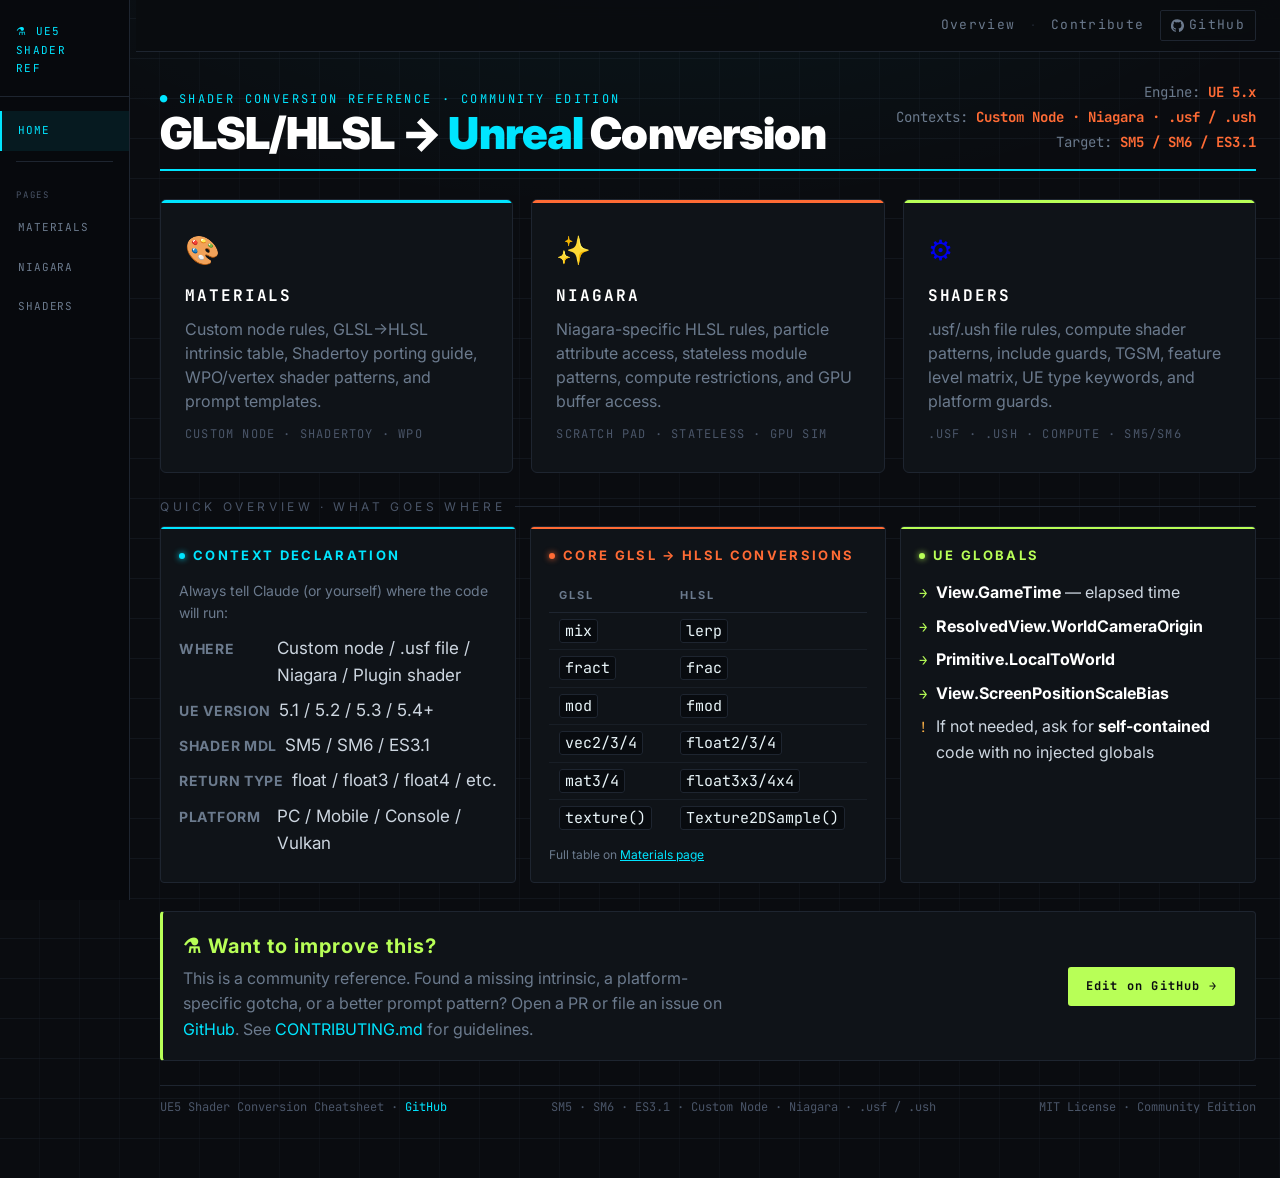
==== commit 8f60d597: "update: templates and legend" ====
--- a/index.html
+++ b/index.html
@@ -10,17 +10,28 @@
 <link rel="stylesheet" href="styles.css">
 </head>
 <body>
+
+<!-- ── SIDE NAV ── -->
+<nav class="sidenav">
+  <a href="index.html" class="sidenav-brand">⚗ UE5<br>SHADER<br>REF</a>
+  <div class="sidenav-links">
+    <a href="index.html" class="active">HOME</a>
+    <div class="sidenav-divider"></div>
+    <span class="sidenav-section">PAGES</span>
+    <a href="materials.html">MATERIALS</a>
+    <a href="niagara.html">NIAGARA</a>
+    <a href="shaders.html">SHADERS</a>
+  </div>
+</nav>
+
 <div class="page">
 
   <!-- Sticky Nav -->
   <nav class="topbar">
-    <a href="index.html" class="topbar-brand">⚗ UE5 SHADER REF</a>
-    <div class="page-tabs">
-      <a href="index.html" class="active">HOME</a>
-      <a href="materials.html">MATERIALS</a>
-      <a href="niagara.html">NIAGARA</a>
-      <a href="shaders.html">SHADERS</a>
-    </div>
+    <span class="topbar-spacer"></span>
+    <a href="#overview">Overview</a>
+    <span class="sep">·</span>
+    <a href="#contribute">Contribute</a>
     <a class="gh-link" href="https://github.com/stylerm/UE5-HLSL-Cheatsheet" target="_blank" rel="noopener">
       <svg width="13" height="13" viewBox="0 0 24 24" fill="currentColor"><path d="M12 .3a12 12 0 0 0-3.8 23.4c.6.1.8-.3.8-.6v-2c-3.3.7-4-1.6-4-1.6-.6-1.4-1.4-1.8-1.4-1.8-1-.7.1-.7.1-.7 1.2.1 1.8 1.2 1.8 1.2 1 1.8 2.8 1.3 3.5 1 .1-.8.4-1.3.7-1.6-2.7-.3-5.5-1.3-5.5-5.9 0-1.3.5-2.4 1.2-3.2 0-.4-.5-1.6.2-3.2 0 0 1-.3 3.3 1.2a11.5 11.5 0 0 1 6 0C17 5 18 5.3 18 5.3c.7 1.6.2 2.8.1 3.2.8.8 1.2 1.9 1.2 3.2 0 4.6-2.8 5.6-5.5 5.9.5.4.9 1.1.9 2.3v3.3c0 .3.2.7.8.6A12 12 0 0 0 12 .3"/></svg>
       GitHub
--- a/styles.css
+++ b/styles.css
@@ -25,7 +25,7 @@
   font-family: 'Inter', sans-serif;
   font-size: 18px;
   line-height: 1.6;
-  padding: 32px 24px 60px;
+  padding: 32px 24px 60px 160px;
   min-height: 100vh;
   background-image:
     radial-gradient(ellipse 80% 40% at 50% -10%, rgba(0,229,255,0.06) 0%, transparent 70%),
@@ -34,6 +34,70 @@
 }
 
 .page { max-width: 1100px; margin: 0 auto; }
+
+/* ── SIDENAV ── */
+.sidenav {
+  position: fixed;
+  left: 0; top: 0; bottom: 0;
+  width: 130px;
+  background: rgba(8,10,14,0.98);
+  border-right: 1px solid var(--border);
+  display: flex;
+  flex-direction: column;
+  z-index: 200;
+  overflow-y: auto;
+}
+.sidenav-brand {
+  font-family: 'JetBrains Mono', monospace;
+  font-size: 11px;
+  color: var(--accent);
+  padding: 22px 16px 18px;
+  letter-spacing: 0.12em;
+  line-height: 1.7;
+  border-bottom: 1px solid var(--border);
+  text-decoration: none;
+  display: block;
+}
+.sidenav-brand:hover { opacity: 0.8; }
+.sidenav-links {
+  display: flex;
+  flex-direction: column;
+  padding: 14px 0;
+}
+.sidenav-links a {
+  font-family: 'JetBrains Mono', monospace;
+  font-size: 11px;
+  color: var(--text-dim);
+  text-decoration: none;
+  padding: 11px 16px;
+  letter-spacing: 0.08em;
+  transition: color 0.15s, background 0.15s, border-color 0.15s;
+  border-left: 2px solid transparent;
+  display: block;
+}
+.sidenav-links a:hover {
+  color: var(--accent);
+  background: rgba(0,229,255,0.05);
+  border-left-color: rgba(0,229,255,0.3);
+}
+.sidenav-links a.active {
+  color: var(--accent);
+  border-left-color: var(--accent);
+  background: rgba(0,229,255,0.08);
+}
+.sidenav-section {
+  font-family: 'JetBrains Mono', monospace;
+  font-size: 9px;
+  color: var(--muted);
+  letter-spacing: 0.2em;
+  text-transform: uppercase;
+  padding: 16px 16px 6px;
+}
+.sidenav-divider {
+  height: 1px;
+  background: var(--border);
+  margin: 10px 16px;
+}
 
 /* ── NAV ── */
 .topbar {
@@ -50,6 +114,7 @@
   gap: 6px;
   flex-wrap: wrap;
 }
+.topbar-spacer { flex: 1; }
 .topbar a {
   font-family: 'JetBrains Mono', monospace;
   font-size: 13px;
@@ -63,15 +128,7 @@
 .topbar a:hover { color: var(--accent); background: rgba(0,229,255,0.06); }
 .topbar a.active { color: var(--accent); background: rgba(0,229,255,0.1); border: 1px solid rgba(0,229,255,0.2); }
 .topbar .sep { color: var(--border); font-size: 14px; }
-.topbar-brand {
-  font-family: 'JetBrains Mono', monospace;
-  font-size: 13px;
-  color: var(--accent);
-  margin-right: auto;
-  letter-spacing: 0.12em;
-  text-decoration: none;
-}
-.topbar-brand:hover { opacity: 0.8; }
+/* brand now lives in .sidenav-brand */
 .gh-link {
   font-family: 'JetBrains Mono', monospace;
   font-size: 12px;
@@ -83,31 +140,7 @@
 }
 .gh-link:hover { color: var(--accent) !important; border-color: var(--accent) !important; }
 
-/* ── PAGE NAV TABS ── */
-.page-tabs {
-  display: flex;
-  gap: 4px;
-  margin-right: 12px;
-  border-right: 1px solid var(--border);
-  padding-right: 12px;
-}
-.page-tabs a {
-  font-family: 'JetBrains Mono', monospace;
-  font-size: 13px;
-  color: var(--text-dim);
-  text-decoration: none;
-  padding: 5px 12px;
-  border-radius: 3px;
-  letter-spacing: 0.08em;
-  transition: color 0.15s, background 0.15s;
-  border: 1px solid transparent;
-}
-.page-tabs a:hover { color: var(--accent); background: rgba(0,229,255,0.06); }
-.page-tabs a.active {
-  color: var(--accent);
-  background: rgba(0,229,255,0.1);
-  border-color: rgba(0,229,255,0.25);
-}
+/* page tabs removed — now in .sidenav-links */
 
 /* ── HEADER ── */
 .header {
@@ -534,11 +567,25 @@
 }
 
 /* ── RESPONSIVE ── */
-@media (max-width: 800px) {
+@media (max-width: 900px) {
+  body { padding-left: 24px; }
+  .sidenav {
+    position: relative;
+    width: 100%;
+    flex-direction: row;
+    flex-wrap: wrap;
+    border-right: none;
+    border-bottom: 1px solid var(--border);
+    height: auto;
+  }
+  .sidenav-brand { border-bottom: none; border-right: 1px solid var(--border); padding: 12px 16px; }
+  .sidenav-links { flex-direction: row; padding: 8px; flex-wrap: wrap; }
+  .sidenav-links a { padding: 6px 12px; border-left: none; border-bottom: 2px solid transparent; }
+  .sidenav-links a.active { border-left: none; border-bottom-color: var(--accent); }
+  .sidenav-section, .sidenav-divider { display: none; }
   .grid, .hub-grid { grid-template-columns: 1fr; }
   .grid-2 { grid-template-columns: 1fr; }
   .span-2 { grid-column: span 1; }
   h1 { font-size: 32px; }
   .topbar { gap: 4px; }
-  .page-tabs { border-right: none; padding-right: 0; margin-right: 0; }
-}
+}
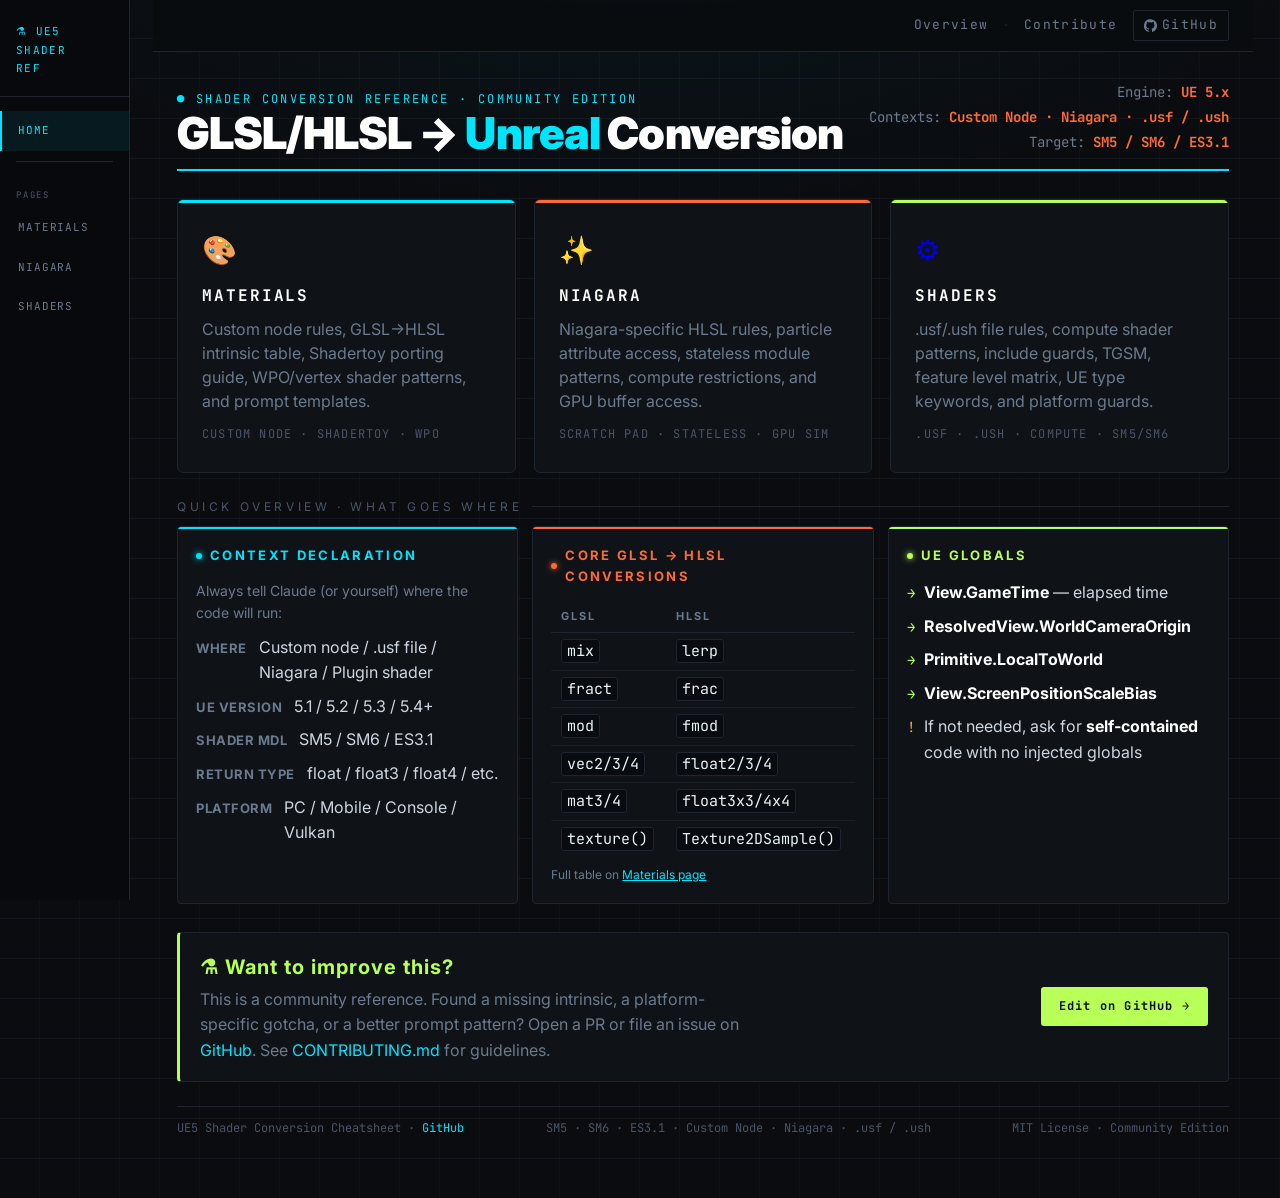
==== commit fb3878ae: "feat: best practices and perf notes added" ====
--- a/index.html
+++ b/index.html
@@ -11,8 +11,11 @@
 </head>
 <body>
 
+<!-- ── MOBILE NAV OVERLAY ── -->
+<div class="nav-overlay" id="nav-overlay" aria-hidden="true"></div>
+
 <!-- ── SIDE NAV ── -->
-<nav class="sidenav">
+<nav class="sidenav" id="sidenav" aria-label="Site navigation">
   <a href="index.html" class="sidenav-brand">⚗ UE5<br>SHADER<br>REF</a>
   <div class="sidenav-links">
     <a href="index.html" class="active">HOME</a>
@@ -27,7 +30,8 @@
 <div class="page">
 
   <!-- Sticky Nav -->
-  <nav class="topbar">
+  <nav class="topbar" aria-label="Page controls">
+    <button class="menu-toggle" id="menu-toggle" aria-label="Open navigation" aria-expanded="false" aria-controls="sidenav">&#9776;</button>
     <span class="topbar-spacer"></span>
     <a href="#overview">Overview</a>
     <span class="sep">·</span>
@@ -145,5 +149,37 @@
   </div>
 
 </div>
+
+<script>
+// ── MOBILE — hamburger menu ──
+(function() {
+  var toggle  = document.getElementById('menu-toggle');
+  var sidenav = document.getElementById('sidenav');
+  var overlay = document.getElementById('nav-overlay');
+  if (!toggle || !sidenav || !overlay) return;
+  function openNav() {
+    sidenav.classList.add('open');
+    overlay.classList.add('open');
+    toggle.setAttribute('aria-expanded', 'true');
+    toggle.textContent = '\u2715';
+    document.body.style.overflow = 'hidden';
+  }
+  function closeNav() {
+    sidenav.classList.remove('open');
+    overlay.classList.remove('open');
+    toggle.setAttribute('aria-expanded', 'false');
+    toggle.innerHTML = '&#9776;';
+    document.body.style.overflow = '';
+  }
+  toggle.addEventListener('click', function() {
+    sidenav.classList.contains('open') ? closeNav() : openNav();
+  });
+  overlay.addEventListener('click', closeNav);
+  document.addEventListener('keydown', function(e) { if (e.key === 'Escape') closeNav(); });
+  sidenav.querySelectorAll('a[href^="#"]').forEach(function(link) {
+    link.addEventListener('click', function() { if (window.innerWidth <= 600) closeNav(); });
+  });
+})();
+</script>
 </body>
 </html>
--- a/styles.css
+++ b/styles.css
@@ -14,6 +14,7 @@
   --good:      #b8ff57;
   --bad:       #ff5757;
   --warn:      #ffb347;
+  --font-mono: 'JetBrains Mono', monospace;
 }
 
 * { box-sizing: border-box; margin: 0; padding: 0; }
@@ -25,7 +26,7 @@
   font-family: 'Inter', sans-serif;
   font-size: 18px;
   line-height: 1.6;
-  padding: 32px 24px 60px 160px;
+  padding: 32px 24px 60px 150px; /* left = sidenav width (130px) + 20px gap */
   min-height: 100vh;
   background-image:
     radial-gradient(ellipse 80% 40% at 50% -10%, rgba(0,229,255,0.06) 0%, transparent 70%),
@@ -33,7 +34,7 @@
     repeating-linear-gradient(90deg, transparent, transparent 39px, rgba(30,37,48,0.2) 39px, rgba(30,37,48,0.2) 40px);
 }
 
-.page { max-width: 1100px; margin: 0 auto; }
+.page { max-width: 1100px; margin: 0 auto; padding: 0 24px; }
 
 /* ── SIDENAV ── */
 .sidenav {
@@ -46,9 +47,10 @@
   flex-direction: column;
   z-index: 200;
   overflow-y: auto;
+  transition: transform 0.25s cubic-bezier(0.4, 0, 0.2, 1);
 }
 .sidenav-brand {
-  font-family: 'JetBrains Mono', monospace;
+  font-family: var(--font-mono);
   font-size: 11px;
   color: var(--accent);
   padding: 22px 16px 18px;
@@ -65,7 +67,7 @@
   padding: 14px 0;
 }
 .sidenav-links a {
-  font-family: 'JetBrains Mono', monospace;
+  font-family: var(--font-mono);
   font-size: 11px;
   color: var(--text-dim);
   text-decoration: none;
@@ -85,8 +87,19 @@
   border-left-color: var(--accent);
   background: rgba(0,229,255,0.08);
 }
+.sidenav-links a.active-section {
+  color: var(--accent);
+  border-left-color: rgba(0,229,255,0.5);
+  background: rgba(0,229,255,0.04);
+}
+/* Active section link inside optim area gets warm highlight */
+.sidenav-links a[data-area="optim"].active-section {
+  color: var(--accent2);
+  border-left-color: rgba(255,107,53,0.5);
+  background: rgba(255,107,53,0.04);
+}
 .sidenav-section {
-  font-family: 'JetBrains Mono', monospace;
+  font-family: var(--font-mono);
   font-size: 9px;
   color: var(--muted);
   letter-spacing: 0.2em;
@@ -98,6 +111,17 @@
   background: var(--border);
   margin: 10px 16px;
 }
+
+/* Mobile nav overlay backdrop */
+.nav-overlay {
+  display: none;
+  position: fixed;
+  inset: 0;
+  background: rgba(0,0,0,0.6);
+  z-index: 190;
+  backdrop-filter: blur(2px);
+}
+.nav-overlay.open { display: block; }
 
 /* ── NAV ── */
 .topbar {
@@ -116,7 +140,7 @@
 }
 .topbar-spacer { flex: 1; }
 .topbar a {
-  font-family: 'JetBrains Mono', monospace;
+  font-family: var(--font-mono);
   font-size: 13px;
   color: var(--text-dim);
   text-decoration: none;
@@ -128,9 +152,8 @@
 .topbar a:hover { color: var(--accent); background: rgba(0,229,255,0.06); }
 .topbar a.active { color: var(--accent); background: rgba(0,229,255,0.1); border: 1px solid rgba(0,229,255,0.2); }
 .topbar .sep { color: var(--border); font-size: 14px; }
-/* brand now lives in .sidenav-brand */
 .gh-link {
-  font-family: 'JetBrains Mono', monospace;
+  font-family: var(--font-mono);
   font-size: 12px;
   color: var(--text-dim) !important;
   border: 1px solid var(--border) !important;
@@ -140,7 +163,21 @@
 }
 .gh-link:hover { color: var(--accent) !important; border-color: var(--accent) !important; }
 
-/* page tabs removed — now in .sidenav-links */
+/* Hamburger — hidden on desktop, shown on mobile */
+.menu-toggle {
+  display: none;
+  background: none;
+  border: 1px solid var(--border);
+  border-radius: 2px;
+  color: var(--text-dim);
+  font-size: 16px;
+  line-height: 1;
+  padding: 4px 9px;
+  cursor: pointer;
+  font-family: var(--font-mono);
+  transition: color 0.15s, border-color 0.15s;
+}
+.menu-toggle:hover { color: var(--accent); border-color: var(--accent); }
 
 /* ── HEADER ── */
 .header {
@@ -155,7 +192,7 @@
 }
 .header-left { display: flex; flex-direction: column; gap: 2px; }
 .header-tag {
-  font-family: 'JetBrains Mono', monospace;
+  font-family: var(--font-mono);
   font-size: 12px;
   color: var(--accent);
   letter-spacing: 0.2em;
@@ -170,13 +207,77 @@
 }
 h1 span { color: var(--accent); }
 .header-right {
-  font-family: 'JetBrains Mono', monospace;
+  font-family: var(--font-mono);
   font-size: 14px;
   color: var(--text-dim);
   text-align: right;
   line-height: 1.8;
 }
 .header-right strong { color: var(--accent2); }
+
+/* ══ AREA WRAPPERS ════════════════════════════════════════════════════════════
+   .area-ref  → cool cyan palette (default)
+   .area-optim → warm amber/orange palette, distinct surface tint
+   ══════════════════════════════════════════════════════════════════════════ */
+.area { position: relative; }
+
+/* Reference area — no extra changes, inherits root variables */
+.area-ref .area-heading {
+  color: var(--accent);
+  border-bottom-color: rgba(0,229,255,0.25);
+}
+
+/* Optimization area — warm surface overrides */
+.area-optim {
+  --surface:  #120e0a;          /* warm dark surface for cards */
+  --border:   #2c1d0f;          /* warm amber border */
+  --code-bg:  #0c0906;          /* deeper warm bg for code */
+  margin-top: 8px;
+  padding: 24px 20px 4px;
+  border: 1px solid rgba(255,107,53,0.15);
+  border-radius: 6px;
+  background: rgba(255,107,53,0.025);
+  position: relative;
+}
+/* Vertical accent stripe on the left edge */
+.area-optim::before {
+  content: '';
+  position: absolute;
+  left: 0; top: 0; bottom: 0;
+  width: 3px;
+  border-radius: 6px 0 0 6px;
+  background: linear-gradient(to bottom, var(--accent2), rgba(255,107,53,0.2));
+}
+.area-optim .area-heading {
+  color: var(--accent2);
+  border-bottom-color: rgba(255,107,53,0.3);
+}
+/* Section labels inside optim area get warm muted color */
+.area-optim .section-label {
+  color: rgba(255, 150, 80, 0.55);
+}
+.area-optim .section-label::after {
+  background: rgba(255,107,53,0.18);
+}
+/* Sidenav anchor links for optim sections get warm color */
+.area-optim .card.blue::before   { background: var(--accent); }
+.area-optim .card.orange::before { background: var(--accent2); }
+.area-optim .card.green::before  { background: var(--accent3); }
+.area-optim .card.red::before    { background: var(--bad); }
+.area-optim .card.yellow::before { background: var(--warn); }
+
+/* ── AREA HEADING (shared base) ── */
+.area-heading {
+  font-family: var(--font-mono);
+  font-size: 11px;
+  font-weight: 700;
+  letter-spacing: 0.14em;
+  text-transform: uppercase;
+  padding: 0 0 10px;
+  border-bottom: 1px solid;
+  margin-bottom: 6px;
+}
+.area-heading + .section-label { margin-top: 18px; }
 
 /* ── SECTION LABELS ── */
 .section-label {
@@ -257,7 +358,7 @@
 
 /* ── CODE ── */
 code {
-  font-family: 'JetBrains Mono', monospace;
+  font-family: var(--font-mono);
   font-size: 15px;
   background: var(--code-bg);
   border: 1px solid var(--border);
@@ -266,7 +367,7 @@
   color: #e8f4f8;
 }
 pre {
-  font-family: 'JetBrains Mono', monospace;
+  font-family: var(--font-mono);
   font-size: 14px;
   background: var(--code-bg);
   border: 1px solid var(--border);
@@ -275,6 +376,7 @@
   line-height: 1.7;
   overflow-x: auto;
   color: #c5dce8;
+  -webkit-overflow-scrolling: touch;
 }
 pre .c  { color: var(--muted); }
 pre .kw { color: var(--accent); }
@@ -284,21 +386,45 @@
 /* ── ROWS ── */
 .row-list { display: flex; flex-direction: column; gap: 8px; }
 .row {
-  display: flex;
+  display: grid;
+  /* label: as wide as its content up to 45% of card; text: rest */
+  grid-template-columns: fit-content(45%) 1fr;
+  gap: 6px 12px;
+  font-size: 16px;
   align-items: baseline;
-  gap: 8px;
-  font-size: 17px;
 }
 .row-label {
   font-weight: 700;
-  font-size: 14px;
-  letter-spacing: 0.05em;
-  white-space: nowrap;
-  min-width: 90px;
-  color: var(--text-dim);
+  font-size: 13px;
+  letter-spacing: 0.04em;
+  color: var(--text-dim);
+  word-break: break-word;
+}
+/* Text cell must be allowed to shrink below intrinsic width */
+.row-text { min-width: 0; }
+
+/* ── STACKED ROWLIST — label above text, one column wide ── */
+.row-list.stacked { gap: 12px; }
+.row-list.stacked .row {
+  grid-template-columns: 1fr;
+  gap: 3px;
+  padding-bottom: 10px;
+  border-bottom: 1px solid rgba(255,255,255,0.05);
+}
+.row-list.stacked .row:last-child { border-bottom: none; padding-bottom: 0; }
+.row-list.stacked .row-label {
+  font-size: 13px;
+  letter-spacing: 0.06em;
+  color: var(--text-dim);
+}
+.row-list.stacked .row-text {
+  font-size: 15px;
+  color: var(--text);
+  line-height: 1.55;
 }
 
 /* ── TABLE ── */
+.table-scroll { overflow-x: auto; -webkit-overflow-scrolling: touch; }
 table { width: 100%; border-collapse: collapse; font-size: 15px; }
 th {
   font-size: 11px;
@@ -308,6 +434,7 @@
   padding: 7px 10px;
   text-align: left;
   border-bottom: 1px solid var(--border);
+  white-space: nowrap;
 }
 td {
   padding: 7px 10px;
@@ -329,7 +456,7 @@
   font-size: 16px;
 }
 .check-icon {
-  font-family: 'JetBrains Mono', monospace;
+  font-family: var(--font-mono);
   font-size: 14px;
   flex-shrink: 0;
 }
@@ -346,12 +473,13 @@
   border-left: 3px solid var(--accent);
   border-radius: 3px;
   padding: 14px 16px;
-  font-family: 'JetBrains Mono', monospace;
+  font-family: var(--font-mono);
   font-size: 14px;
   line-height: 1.85;
   color: #b8cfd8;
   white-space: pre;
   overflow-x: auto;
+  -webkit-overflow-scrolling: touch;
 }
 .prompt-box .ph { color: var(--accent2); }
 .prompt-box .kw { color: var(--accent); }
@@ -362,7 +490,7 @@
   position: absolute;
   top: 6px;
   right: 8px;
-  font-family: 'JetBrains Mono', monospace;
+  font-family: var(--font-mono);
   font-size: 9px;
   letter-spacing: 0.08em;
   color: var(--text-dim);
@@ -379,7 +507,7 @@
 
 /* ── SEARCH ── */
 #search-input {
-  font-family: 'JetBrains Mono', monospace;
+  font-family: var(--font-mono);
   font-size: 13px;
   letter-spacing: 0.1em;
   background: var(--code-bg);
@@ -433,7 +561,7 @@
   display: inline-flex;
   align-items: center;
   gap: 7px;
-  font-family: 'JetBrains Mono', monospace;
+  font-family: var(--font-mono);
   font-size: 12px;
   letter-spacing: 0.1em;
   color: #0a0c10;
@@ -485,7 +613,7 @@
   display: block;
 }
 .hub-card-title {
-  font-family: 'JetBrains Mono', monospace;
+  font-family: var(--font-mono);
   font-size: 16px;
   font-weight: 700;
   letter-spacing: 0.12em;
@@ -499,7 +627,7 @@
   line-height: 1.5;
 }
 .hub-card-count {
-  font-family: 'JetBrains Mono', monospace;
+  font-family: var(--font-mono);
   font-size: 12px;
   color: var(--muted);
   margin-top: 12px;
@@ -513,7 +641,7 @@
   padding-top: 12px;
   display: flex;
   justify-content: space-between;
-  font-family: 'JetBrains Mono', monospace;
+  font-family: var(--font-mono);
   font-size: 12px;
   color: var(--muted);
   flex-wrap: wrap;
@@ -531,10 +659,12 @@
     font-size: 11pt;
     padding: 0;
   }
-  .topbar, .contribute, .gh-link { display: none !important; }
-  .page { max-width: 100%; }
+  .sidenav, .topbar, .contribute, .gh-link, .menu-toggle, .nav-overlay { display: none !important; }
+  .page { max-width: 100%; padding: 12px; }
   .grid, .grid-2, .hub-grid { grid-template-columns: 1fr !important; gap: 8px; }
   .grid-full, .span-2 { grid-column: span 1; }
+  .area-optim { border: 1px solid #ccc !important; background: #fdf8f5 !important; }
+  .area-optim::before { display: none; }
   .card, .hub-card {
     background: #fff !important;
     border: 1px solid #ccc !important;
@@ -547,6 +677,7 @@
   code { background: #f0f0f0 !important; border-color: #ccc !important; color: #111 !important; }
   pre, .prompt-box { background: #f8f8f8 !important; border-color: #ccc !important; color: #111 !important; }
   .section-label { color: #333 !important; }
+  .area-heading { color: #111 !important; border-bottom-color: #999 !important; }
   .section-label::after { background: #ccc !important; }
   .header { border-bottom-color: #333 !important; }
   h1, h1 span { color: #111 !important; }
@@ -566,26 +697,107 @@
   .copy-btn { display: none !important; }
 }
 
-/* ── RESPONSIVE ── */
-@media (max-width: 900px) {
-  body { padding-left: 24px; }
+/* ─────────────────────────────────────────────────────────────────────────────
+   RESPONSIVE
+   Desktop (>1100px): sidenav 130px fixed, body padding-left 150px
+   Tablet  (900-1100px): sidenav 110px, body padding-left 130px
+   Mobile  (<600px): sidenav off-canvas slide-in, hamburger button visible
+───────────────────────────────────────────────────────────────────────────── */
+
+/* ── Tablet ── */
+@media (max-width: 1100px) {
+  .sidenav { width: 110px; }
+  body { padding-left: 130px; }
+}
+
+/* ── Mobile ── */
+@media (max-width: 600px) {
+
+  /* Body — full width, no left padding (sidenav is off-canvas) */
+  body { padding: 0 0 60px; }
+
+  /* Sidenav — off-canvas drawer, slides in from left */
   .sidenav {
-    position: relative;
-    width: 100%;
-    flex-direction: row;
-    flex-wrap: wrap;
-    border-right: none;
-    border-bottom: 1px solid var(--border);
-    height: auto;
+    transform: translateX(-100%);
+    width: 200px;
+    box-shadow: 4px 0 24px rgba(0,0,0,0.5);
   }
-  .sidenav-brand { border-bottom: none; border-right: 1px solid var(--border); padding: 12px 16px; }
-  .sidenav-links { flex-direction: row; padding: 8px; flex-wrap: wrap; }
-  .sidenav-links a { padding: 6px 12px; border-left: none; border-bottom: 2px solid transparent; }
-  .sidenav-links a.active { border-left: none; border-bottom-color: var(--accent); }
-  .sidenav-section, .sidenav-divider { display: none; }
+  .sidenav.open {
+    transform: translateX(0);
+  }
+  .sidenav-brand { font-size: 10px; padding: 16px 14px; }
+  .sidenav-links a { padding: 12px 16px; font-size: 11px; }
+  .sidenav-section { font-size: 9px; padding: 14px 16px 4px; }
+
+  /* Show hamburger in topbar */
+  .menu-toggle { display: block; }
+
+  /* Page container */
+  .page { padding: 16px; }
+
+  /* Topbar */
+  .topbar {
+    margin: -16px -16px 20px;
+    padding: 8px 12px;
+    gap: 6px;
+    flex-wrap: nowrap;
+  }
+
+  /* Hide search input on very small screens (still accessible by expanding) */
+  #search-input { width: 80px; font-size: 11px; }
+  #search-input:focus { width: 130px; }
+
+  /* Header */
+  h1 { font-size: 28px; }
+  .header { flex-direction: column; align-items: flex-start; gap: 10px; }
+  .header-right { text-align: left; font-size: 12px; }
+  .header-tag { font-size: 10px; }
+
+  /* Grids — single column */
   .grid, .hub-grid { grid-template-columns: 1fr; }
   .grid-2 { grid-template-columns: 1fr; }
-  .span-2 { grid-column: span 1; }
-  h1 { font-size: 32px; }
-  .topbar { gap: 4px; }
-}
+  .grid-full, .span-2 { grid-column: span 1; }
+
+  /* Area optim — reduce padding on mobile */
+  .area-optim { padding: 16px 12px 4px; margin-top: 6px; }
+
+  /* Cards — slightly less padding */
+  .card { padding: 14px; }
+
+  /* Tables — horizontal scroll wrapper on mobile */
+  table { min-width: 480px; }
+  .card > table, .card > .checklist ~ table {
+    display: block;
+    overflow-x: auto;
+    -webkit-overflow-scrolling: touch;
+  }
+
+  /* Inject scroll wrapper for all tables in cards via CSS */
+  /* (tables themselves get min-width so they don't collapse) */
+
+  /* Code / prompt boxes — ensure horizontal scroll */
+  pre { font-size: 12px; }
+  .prompt-box { font-size: 12px; }
+
+  /* Row list */
+  .row { font-size: 15px; flex-wrap: wrap; }
+  .row-label { min-width: 70px; font-size: 13px; }
+
+  /* Checklist */
+  .check-item { font-size: 15px; }
+
+  /* Contribute banner */
+  .contribute { flex-direction: column; }
+  .contribute-text p { max-width: 100%; }
+
+  /* Hub grid */
+  .hub-card { padding: 20px 18px; }
+  .hub-card-title { font-size: 14px; }
+  .hub-card-desc { font-size: 14px; }
+
+  /* Footer */
+  .footer { flex-direction: column; gap: 4px; }
+
+  /* Topbar copy buttons overlap less on narrow screens */
+  .copy-btn { font-size: 8px; padding: 2px 5px; }
+}
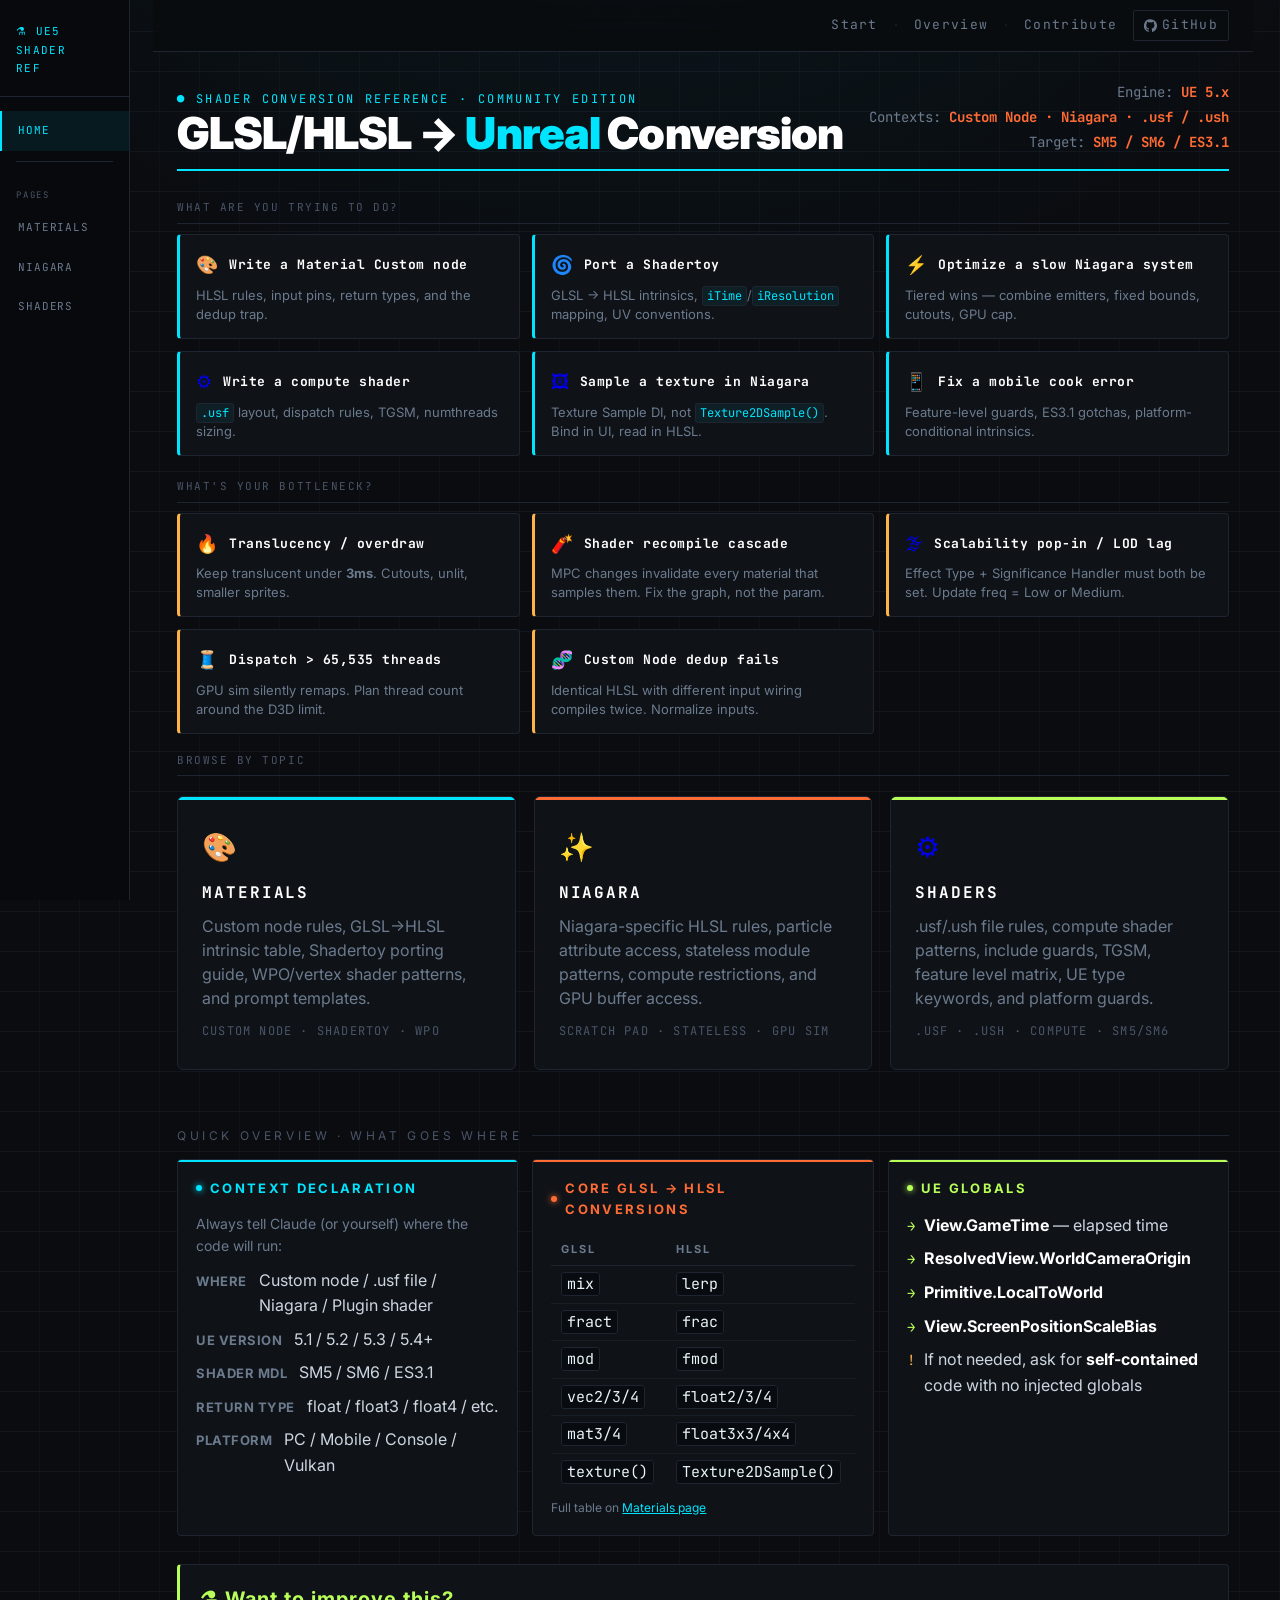
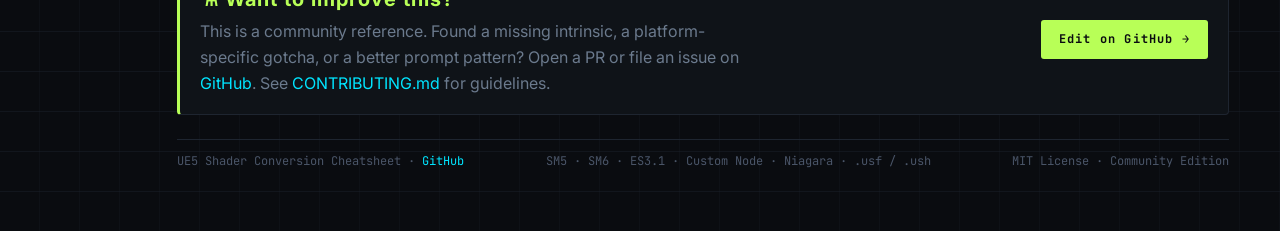
==== commit e3683fc1: "updated page and info orientation" ====
--- a/index.html
+++ b/index.html
@@ -33,6 +33,8 @@
   <nav class="topbar" aria-label="Page controls">
     <button class="menu-toggle" id="menu-toggle" aria-label="Open navigation" aria-expanded="false" aria-controls="sidenav">&#9776;</button>
     <span class="topbar-spacer"></span>
+    <a href="#start">Start</a>
+    <span class="sep">·</span>
     <a href="#overview">Overview</a>
     <span class="sep">·</span>
     <a href="#contribute">Contribute</a>
@@ -55,7 +57,76 @@
     </div>
   </div>
 
+  <!-- ── DIAGNOSTIC HUB ── -->
+  <div id="start" class="diagnostic-row">
+    <div class="diagnostic-row-label">What are you trying to do?</div>
+    <div class="task-grid">
+      <a href="materials.html#custom-node" class="task-card">
+        <span class="task-card-icon">🎨</span>
+        <div class="task-card-title">Write a Material Custom node</div>
+        <div class="task-card-desc">HLSL rules, input pins, return types, and the dedup trap.</div>
+      </a>
+      <a href="materials.html#shadertoy" class="task-card">
+        <span class="task-card-icon">🌀</span>
+        <div class="task-card-title">Port a Shadertoy</div>
+        <div class="task-card-desc">GLSL → HLSL intrinsics, <code>iTime</code>/<code>iResolution</code> mapping, UV conventions.</div>
+      </a>
+      <a href="niagara.html#perf-tiers" class="task-card">
+        <span class="task-card-icon">⚡</span>
+        <div class="task-card-title">Optimize a slow Niagara system</div>
+        <div class="task-card-desc">Tiered wins — combine emitters, fixed bounds, cutouts, GPU cap.</div>
+      </a>
+      <a href="shaders.html#compute" class="task-card">
+        <span class="task-card-icon">⚙</span>
+        <div class="task-card-title">Write a compute shader</div>
+        <div class="task-card-desc"><code>.usf</code> layout, dispatch rules, TGSM, numthreads sizing.</div>
+      </a>
+      <a href="niagara.html#ni-data-interfaces" class="task-card">
+        <span class="task-card-icon">🖼</span>
+        <div class="task-card-title">Sample a texture in Niagara</div>
+        <div class="task-card-desc">Texture Sample DI, not <code>Texture2DSample()</code>. Bind in UI, read in HLSL.</div>
+      </a>
+      <a href="materials.html#mat-gotchas" class="task-card">
+        <span class="task-card-icon">📱</span>
+        <div class="task-card-title">Fix a mobile cook error</div>
+        <div class="task-card-desc">Feature-level guards, ES3.1 gotchas, platform-conditional intrinsics.</div>
+      </a>
+    </div>
+  </div>
+
+  <div class="diagnostic-row">
+    <div class="diagnostic-row-label">What's your bottleneck?</div>
+    <div class="symptom-grid">
+      <a href="niagara.html#perf-rules" class="symptom-card">
+        <span class="symptom-card-icon">🔥</span>
+        <div class="symptom-card-title">Translucency / overdraw</div>
+        <div class="symptom-card-desc">Keep translucent under <strong>3ms</strong>. Cutouts, unlit, smaller sprites.</div>
+      </a>
+      <a href="materials.html#mat-gotchas" class="symptom-card">
+        <span class="symptom-card-icon">🧨</span>
+        <div class="symptom-card-title">Shader recompile cascade</div>
+        <div class="symptom-card-desc">MPC changes invalidate every material that samples them. Fix the graph, not the param.</div>
+      </a>
+      <a href="niagara.html#ni-gotchas" class="symptom-card">
+        <span class="symptom-card-icon">🌫</span>
+        <div class="symptom-card-title">Scalability pop-in / LOD lag</div>
+        <div class="symptom-card-desc">Effect Type + Significance Handler must both be set. Update freq = Low or Medium.</div>
+      </a>
+      <a href="niagara.html#ni-gotchas" class="symptom-card">
+        <span class="symptom-card-icon">🧵</span>
+        <div class="symptom-card-title">Dispatch &gt; 65,535 threads</div>
+        <div class="symptom-card-desc">GPU sim silently remaps. Plan thread count around the D3D limit.</div>
+      </a>
+      <a href="materials.html#mat-gotchas" class="symptom-card">
+        <span class="symptom-card-icon">🧬</span>
+        <div class="symptom-card-title">Custom Node dedup fails</div>
+        <div class="symptom-card-desc">Identical HLSL with different input wiring compiles twice. Normalize inputs.</div>
+      </a>
+    </div>
+  </div>
+
   <!-- ── HUB NAVIGATION ── -->
+  <div class="diagnostic-row-label">Browse by topic</div>
   <div class="hub-grid">
 
     <a href="materials.html" class="hub-card blue">
--- a/styles.css
+++ b/styles.css
@@ -222,13 +222,15 @@
 .area { position: relative; }
 
 /* Reference area — no extra changes, inherits root variables */
-.area-ref .area-heading {
+.area.area-ref .area-heading {
   color: var(--accent);
   border-bottom-color: rgba(0,229,255,0.25);
 }
 
-/* Optimization area — warm surface overrides */
-.area-optim {
+/* Optimization area — warm surface overrides.
+   Selectors are scoped with `.area.area-optim` so they don't leak onto the
+   sidenav divider / section label, which also carry the `area-optim` class. */
+.area.area-optim {
   --surface:  #120e0a;          /* warm dark surface for cards */
   --border:   #2c1d0f;          /* warm amber border */
   --code-bg:  #0c0906;          /* deeper warm bg for code */
@@ -240,7 +242,7 @@
   position: relative;
 }
 /* Vertical accent stripe on the left edge */
-.area-optim::before {
+.area.area-optim::before {
   content: '';
   position: absolute;
   left: 0; top: 0; bottom: 0;
@@ -248,23 +250,159 @@
   border-radius: 6px 0 0 6px;
   background: linear-gradient(to bottom, var(--accent2), rgba(255,107,53,0.2));
 }
-.area-optim .area-heading {
+.area.area-optim .area-heading {
   color: var(--accent2);
   border-bottom-color: rgba(255,107,53,0.3);
 }
 /* Section labels inside optim area get warm muted color */
-.area-optim .section-label {
+.area.area-optim .section-label {
   color: rgba(255, 150, 80, 0.55);
 }
-.area-optim .section-label::after {
+.area.area-optim .section-label::after {
   background: rgba(255,107,53,0.18);
 }
-/* Sidenav anchor links for optim sections get warm color */
-.area-optim .card.blue::before   { background: var(--accent); }
-.area-optim .card.orange::before { background: var(--accent2); }
-.area-optim .card.green::before  { background: var(--accent3); }
-.area-optim .card.red::before    { background: var(--bad); }
-.area-optim .card.yellow::before { background: var(--warn); }
+/* Warm accent bars on cards inside the optim area */
+.area.area-optim .card.blue::before   { background: var(--accent); }
+.area.area-optim .card.orange::before { background: var(--accent2); }
+.area.area-optim .card.green::before  { background: var(--accent3); }
+.area.area-optim .card.red::before    { background: var(--bad); }
+.area.area-optim .card.yellow::before { background: var(--warn); }
+
+/* Engine-internals area — cool slate-green palette, distinct from both
+   cool-cyan ref and warm-amber optim. Signals "source-verified / reference"
+   content without overloading the existing accents. */
+.area.area-engine {
+  --surface: #0a1210;
+  --border:  #1a2a22;
+  --code-bg: #05090a;
+  margin-top: 8px;
+  padding: 24px 20px 4px;
+  border: 1px solid rgba(184,255,87,0.15);
+  border-radius: 6px;
+  background: rgba(184,255,87,0.02);
+  position: relative;
+}
+.area.area-engine::before {
+  content: '';
+  position: absolute;
+  left: 0; top: 0; bottom: 0;
+  width: 3px;
+  border-radius: 6px 0 0 6px;
+  background: linear-gradient(to bottom, var(--accent3), rgba(184,255,87,0.2));
+}
+.area.area-engine .area-heading {
+  color: var(--accent3);
+  border-bottom-color: rgba(184,255,87,0.3);
+}
+.area.area-engine .section-label {
+  color: rgba(184,255,87,0.55);
+}
+.area.area-engine .section-label::after {
+  background: rgba(184,255,87,0.18);
+}
+
+/* ══ SUBPAGE TABS ═════════════════════════════════════════════════════════════
+   Toggle between the HLSL Reference subpage and the Best Practices subpage.
+   The active tab is driven by body.subpage-ref / body.subpage-optim; CSS below
+   hides the inactive panel and filters the sidenav anchors to match.
+   ══════════════════════════════════════════════════════════════════════════ */
+.subpage-tabs {
+  display: flex;
+  gap: 4px;
+  margin: 0 0 26px;
+  padding: 0;
+  border-bottom: 1px solid var(--border);
+}
+.subpage-tab {
+  position: relative;
+  padding: 12px 20px 11px;
+  background: none;
+  border: none;
+  border-bottom: 2px solid transparent;
+  margin-bottom: -1px;             /* overlap parent border */
+  font-family: var(--font-mono);
+  font-size: 12px;
+  font-weight: 600;
+  letter-spacing: 0.14em;
+  text-transform: uppercase;
+  color: var(--muted);
+  cursor: pointer;
+  transition: color 0.15s, border-color 0.15s, background 0.15s;
+  display: inline-flex;
+  align-items: center;
+  gap: 8px;
+}
+.subpage-tab-icon { font-size: 14px; opacity: 0.8; }
+.subpage-tab:hover {
+  color: var(--text);
+  background: rgba(255,255,255,0.02);
+}
+.subpage-tab.active[data-subpage="ref"] {
+  color: var(--accent);
+  border-bottom-color: var(--accent);
+  background: rgba(0,229,255,0.04);
+}
+.subpage-tab.active[data-subpage="ref"] .subpage-tab-icon { opacity: 1; }
+.subpage-tab.active[data-subpage="optim"] {
+  color: var(--accent2);
+  border-bottom-color: var(--accent2);
+  background: rgba(255,107,53,0.05);
+}
+.subpage-tab.active[data-subpage="optim"] .subpage-tab-icon { opacity: 1; }
+/* Engine Internals — source-verified / how-the-engine-works reference.
+   Uses the green accent to read as "verified truth" and stay distinct
+   from both the cyan ref and warm optim tabs. */
+.subpage-tab.active[data-subpage="engine"] {
+  color: var(--accent3);
+  border-bottom-color: var(--accent3);
+  background: rgba(184,255,87,0.05);
+}
+.subpage-tab.active[data-subpage="engine"] .subpage-tab-icon { opacity: 1; }
+
+/* Panel visibility — hide the non-active subpage entirely */
+.subpage { display: none; }
+body.subpage-ref    .subpage[data-subpage="ref"],
+body.subpage-optim  .subpage[data-subpage="optim"],
+body.subpage-engine .subpage[data-subpage="engine"] { display: block; }
+
+/* Collapse the area padding/border when the panel is the only visible child —
+   the area-optim wrapper already looks like a "card," so keep its styling. */
+.subpage > .area { margin-top: 0; }
+
+/* The area-heading repeats what the active tab already says, so hide it
+   once the content lives inside a subpage panel. */
+.subpage > .area > .area-heading { display: none; }
+.subpage > .area > .area-heading + .section-label { margin-top: 8px; }
+
+/* Sidenav filtering — hide anchors and dividers that belong to the inactive
+   subpage. Uses the data-area / class attributes emitted by build.py. */
+body.subpage-ref .sidenav-links a[data-area="optim"],
+body.subpage-ref .sidenav-links .sidenav-divider.area-optim,
+body.subpage-ref .sidenav-links .sidenav-section.area-optim {
+  display: none;
+}
+body.subpage-optim .sidenav-links a[data-area="ref"],
+body.subpage-optim .sidenav-links .sidenav-divider.area-ref,
+body.subpage-optim .sidenav-links .sidenav-section.area-ref,
+body.subpage-optim .sidenav-links a[data-area="engine"],
+body.subpage-optim .sidenav-links .sidenav-divider.area-engine,
+body.subpage-optim .sidenav-links .sidenav-section.area-engine {
+  display: none;
+}
+body.subpage-engine .sidenav-links a[data-area="ref"],
+body.subpage-engine .sidenav-links .sidenav-divider.area-ref,
+body.subpage-engine .sidenav-links .sidenav-section.area-ref,
+body.subpage-engine .sidenav-links a[data-area="optim"],
+body.subpage-engine .sidenav-links .sidenav-divider.area-optim,
+body.subpage-engine .sidenav-links .sidenav-section.area-optim {
+  display: none;
+}
+/* Update the ref→optim rule to also hide engine anchors when ref is active */
+body.subpage-ref .sidenav-links a[data-area="engine"],
+body.subpage-ref .sidenav-links .sidenav-divider.area-engine,
+body.subpage-ref .sidenav-links .sidenav-section.area-engine {
+  display: none;
+}
 
 /* ── AREA HEADING (shared base) ── */
 .area-heading {
@@ -277,7 +415,7 @@
   border-bottom: 1px solid;
   margin-bottom: 6px;
 }
-.area-heading + .section-label { margin-top: 18px; }
+.area-heading + .section-label { margin-top: 22px; }
 
 /* ── SECTION LABELS ── */
 .section-label {
@@ -285,7 +423,7 @@
   letter-spacing: 0.3em;
   text-transform: uppercase;
   color: var(--muted);
-  margin: 24px 0 10px;
+  margin: 56px 0 14px;
   display: flex;
   align-items: center;
   gap: 10px;
@@ -295,6 +433,36 @@
   flex: 1;
   height: 1px;
   background: var(--border);
+}
+
+/* ── PRIORITY SECTION HIGHLIGHT ── */
+.section-label[data-priority="high"] {
+  color: var(--accent);
+}
+.section-label[data-priority="high"]::after {
+  background: rgba(0,229,255,0.25);
+}
+.section-label[data-priority="high"] + .grid,
+.section-label[data-priority="high"] + .grid-2 {
+  border-left: 2px solid rgba(0,229,255,0.25);
+  padding-left: 14px;
+  margin-left: -16px;
+  background: rgba(0,229,255,0.015);
+  border-radius: 0 4px 4px 0;
+  padding-top: 8px;
+  padding-bottom: 8px;
+}
+/* Warm variant inside optim areas */
+.area.area-optim .section-label[data-priority="high"] {
+  color: var(--accent2);
+}
+.area.area-optim .section-label[data-priority="high"]::after {
+  background: rgba(255,107,53,0.3);
+}
+.area.area-optim .section-label[data-priority="high"] + .grid,
+.area.area-optim .section-label[data-priority="high"] + .grid-2 {
+  border-left-color: rgba(255,107,53,0.25);
+  background: rgba(255,107,53,0.015);
 }
 
 /* ── GRID ── */
@@ -445,7 +613,14 @@
 tr:last-child td { border-bottom: none; }
 td.bad  { color: var(--bad); }
 td.good { color: var(--good); }
-td.note { color: var(--text-dim); font-size: 13.5px; }
+td.note { color: var(--text-dim); font-size: 13.5px; max-width: 42ch; word-wrap: break-word; }
+/* Conversion tables — constrain code columns, let notes wrap */
+table.table-conversion td:nth-child(1),
+table.table-conversion td:nth-child(2) { white-space: nowrap; width: 1%; }
+table.table-conversion td:nth-child(3) { max-width: 42ch; }
+/* Feature matrix / multi-col reference tables */
+table.table-multi td:first-child { white-space: nowrap; font-weight: 600; }
+table.table-multi td { max-width: 48ch; word-wrap: break-word; }
 
 /* ── CHECKLIST ── */
 .checklist { display: flex; flex-direction: column; gap: 8px; }
@@ -465,21 +640,34 @@
 .check-icon.warn { color: var(--warn); }
 .check-item strong { color: #fff; font-weight: 700; }
 
-/* ── PROMPT BOX ── */
+/* ── PROMPT / TEMPLATE CARD ── */
 .prompt-box {
   position: relative;
-  background: var(--code-bg);
-  border: 1px solid var(--border);
-  border-left: 3px solid var(--accent);
-  border-radius: 3px;
-  padding: 14px 16px;
+  background: rgba(0,229,255,0.03);
+  border: 1px solid rgba(0,229,255,0.18);
+  border-radius: 5px;
+  padding: 32px 18px 16px;
   font-family: var(--font-mono);
   font-size: 14px;
   line-height: 1.85;
-  color: #b8cfd8;
+  color: var(--text);
   white-space: pre;
   overflow-x: auto;
   -webkit-overflow-scrolling: touch;
+}
+.prompt-box::before {
+  content: 'TEMPLATE';
+  position: absolute;
+  top: 0; left: 0; right: 0;
+  padding: 4px 12px;
+  font-family: var(--font-mono);
+  font-size: 9px;
+  font-weight: 700;
+  letter-spacing: 0.18em;
+  color: var(--accent);
+  background: rgba(0,229,255,0.06);
+  border-bottom: 1px solid rgba(0,229,255,0.12);
+  border-radius: 5px 5px 0 0;
 }
 .prompt-box .ph { color: var(--accent2); }
 .prompt-box .kw { color: var(--accent); }
@@ -634,6 +822,89 @@
   letter-spacing: 0.1em;
 }
 
+/* ── DIAGNOSTIC HUB (task / symptom rows on index.html) ── */
+.diagnostic-row { margin: 22px 0 8px; }
+.diagnostic-row-label {
+  font-family: var(--font-mono);
+  font-size: 11px;
+  letter-spacing: 0.14em;
+  text-transform: uppercase;
+  color: var(--muted);
+  margin: 18px 0 10px;
+  padding-bottom: 6px;
+  border-bottom: 1px solid var(--border);
+}
+.task-grid,
+.symptom-grid {
+  display: grid;
+  grid-template-columns: repeat(3, 1fr);
+  gap: 12px;
+}
+.task-card,
+.symptom-card {
+  background: var(--surface);
+  border: 1px solid var(--border);
+  border-left: 3px solid var(--accent);
+  border-radius: 4px;
+  padding: 14px 16px;
+  text-decoration: none;
+  transition: border-color 0.2s, transform 0.15s, background 0.2s;
+  display: block;
+}
+.task-card:hover {
+  border-color: var(--accent);
+  border-left-color: var(--accent);
+  transform: translateY(-1px);
+  background: rgba(0, 217, 255, 0.03);
+}
+.symptom-card {
+  border-left-color: var(--warn);
+}
+.symptom-card:hover {
+  border-color: var(--warn);
+  border-left-color: var(--warn);
+  transform: translateY(-1px);
+  background: rgba(255, 179, 71, 0.04);
+}
+.task-card-icon,
+.symptom-card-icon {
+  font-size: 18px;
+  margin-right: 6px;
+  vertical-align: -2px;
+}
+.task-card-title,
+.symptom-card-title {
+  font-family: var(--font-mono);
+  font-size: 13px;
+  font-weight: 700;
+  letter-spacing: 0.04em;
+  color: #fff;
+  margin: 4px 0 6px;
+  display: inline;
+}
+.task-card-desc,
+.symptom-card-desc {
+  font-size: 13px;
+  color: var(--text-dim);
+  line-height: 1.45;
+  margin-top: 6px;
+}
+.task-card-desc code,
+.symptom-card-desc code {
+  font-size: 12px;
+  color: var(--accent);
+  background: rgba(0, 217, 255, 0.06);
+  padding: 1px 4px;
+  border-radius: 3px;
+}
+
+@media (max-width: 900px) {
+  .task-grid, .symptom-grid { grid-template-columns: repeat(2, 1fr); }
+}
+@media (max-width: 600px) {
+  .task-grid, .symptom-grid { grid-template-columns: 1fr; gap: 8px; }
+}
+
 /* ── FOOTER ── */
 .footer {
   margin-top: 24px;
@@ -663,8 +934,11 @@
   .page { max-width: 100%; padding: 12px; }
   .grid, .grid-2, .hub-grid { grid-template-columns: 1fr !important; gap: 8px; }
   .grid-full, .span-2 { grid-column: span 1; }
-  .area-optim { border: 1px solid #ccc !important; background: #fdf8f5 !important; }
-  .area-optim::before { display: none; }
+  .area.area-optim { border: 1px solid #ccc !important; background: #fdf8f5 !important; }
+  .area.area-optim::before { display: none; }
+  /* Print: show both subpages so the PDF contains everything */
+  .subpage { display: block !important; }
+  .subpage-tabs { display: none !important; }
   .card, .hub-card {
     background: #fff !important;
     border: 1px solid #ccc !important;
@@ -710,6 +984,81 @@
   body { padding-left: 130px; }
 }
 
+/* ── Small screens — stacked tables for 3+ col ── */
+@media (max-width: 640px) {
+  table.table-conversion,
+  table.table-conversion thead,
+  table.table-conversion tbody,
+  table.table-conversion tr,
+  table.table-conversion th,
+  table.table-conversion td {
+    display: block;
+    width: 100%;
+  }
+  table.table-conversion { min-width: 0; }
+  table.table-conversion thead { display: none; }
+  table.table-conversion tr {
+    background: rgba(255,255,255,0.02);
+    border: 1px solid var(--border);
+    border-radius: 4px;
+    padding: 10px 12px;
+    margin-bottom: 8px;
+  }
+  table.table-conversion td {
+    border-bottom: none;
+    padding: 2px 0;
+    white-space: normal;
+    width: auto;
+  }
+  table.table-conversion td::before {
+    display: block;
+    font-size: 9px;
+    letter-spacing: 0.15em;
+    text-transform: uppercase;
+    color: var(--text-dim);
+    margin-bottom: 1px;
+  }
+  table.table-conversion td:nth-child(1)::before { content: attr(data-label); }
+  table.table-conversion td:nth-child(2)::before { content: attr(data-label); }
+  table.table-conversion td:nth-child(3)::before { content: attr(data-label); }
+  table.table-conversion td:nth-child(3) { max-width: none; }
+  table.table-conversion td.note { font-size: 12px; margin-top: 4px; }
+
+  table.table-multi,
+  table.table-multi thead,
+  table.table-multi tbody,
+  table.table-multi tr,
+  table.table-multi th,
+  table.table-multi td {
+    display: block;
+    width: 100%;
+  }
+  table.table-multi { min-width: 0; }
+  table.table-multi thead { display: none; }
+  table.table-multi tr {
+    background: rgba(255,255,255,0.02);
+    border: 1px solid var(--border);
+    border-radius: 4px;
+    padding: 10px 12px;
+    margin-bottom: 8px;
+  }
+  table.table-multi td {
+    border-bottom: none;
+    padding: 2px 0;
+    white-space: normal;
+    max-width: none;
+  }
+  table.table-multi td::before {
+    display: block;
+    font-size: 9px;
+    letter-spacing: 0.15em;
+    text-transform: uppercase;
+    color: var(--text-dim);
+    margin-bottom: 1px;
+    content: attr(data-label);
+  }
+}
+
 /* ── Mobile ── */
 @media (max-width: 600px) {
 
@@ -759,25 +1108,39 @@
   .grid-full, .span-2 { grid-column: span 1; }
 
   /* Area optim — reduce padding on mobile */
-  .area-optim { padding: 16px 12px 4px; margin-top: 6px; }
+  .area.area-optim { padding: 16px 12px 4px; margin-top: 6px; }
+
+  /* Subpage tabs — compact on mobile */
+  .subpage-tab { padding: 10px 12px; font-size: 11px; letter-spacing: 0.1em; }
+  .subpage-tab-icon { font-size: 12px; }
 
   /* Cards — slightly less padding */
   .card { padding: 14px; }
 
+  /* Section spacing — reduce on mobile */
+  .section-label { margin: 40px 0 12px; }
+
   /* Tables — horizontal scroll wrapper on mobile */
   table { min-width: 480px; }
+  table.table-conversion,
+  table.table-multi { min-width: 0; }  /* stacked layout handled by 640px breakpoint */
   .card > table, .card > .checklist ~ table {
     display: block;
     overflow-x: auto;
     -webkit-overflow-scrolling: touch;
   }
 
-  /* Inject scroll wrapper for all tables in cards via CSS */
-  /* (tables themselves get min-width so they don't collapse) */
-
   /* Code / prompt boxes — ensure horizontal scroll */
   pre { font-size: 12px; }
-  .prompt-box { font-size: 12px; }
+  .prompt-box { font-size: 12px; white-space: pre-wrap; word-break: break-word; }
+  .prompt-box::before { font-size: 8px; }
+
+  /* Priority section highlight — reduce indent on mobile */
+  .section-label[data-priority="high"] + .grid,
+  .section-label[data-priority="high"] + .grid-2 {
+    margin-left: -8px;
+    padding-left: 10px;
+  }
 
   /* Row list */
   .row { font-size: 15px; flex-wrap: wrap; }
@@ -801,3 +1164,248 @@
   /* Topbar copy buttons overlap less on narrow screens */
   .copy-btn { font-size: 8px; padding: 2px 5px; }
 }
+
+/* ══ NEW COMPONENTS: COST CHIP / METRIC / GOTCHA / FILTER / DETAILS ══════════
+   Opt-in per YAML item. Items without these fields render as before — default
+   visual density does not grow. Colors all reuse existing palette tokens.
+   ══════════════════════════════════════════════════════════════════════════ */
+
+/* ── COST CHIP — 14px inline circle with a single letter (F/C/M/E/?).
+   Opt-in via `cost: free|cheap|moderate|expensive|situational` on checklist
+   items. `situational` is its own tier — declares "this is context-dependent,
+   not a binary rule" instead of looking identical to an absolute claim. */
+.cost-chip {
+  display: inline-flex;
+  align-items: center;
+  justify-content: center;
+  width: 16px;
+  height: 16px;
+  border-radius: 50%;
+  font-family: var(--font-mono);
+  font-size: 10px;
+  font-weight: 700;
+  line-height: 1;
+  margin-right: 7px;
+  vertical-align: 1px;
+  flex-shrink: 0;
+  border: 1px solid transparent;
+  cursor: help;
+}
+.cost-chip.cost-free        { background: rgba(184,255,87,0.20); color: var(--accent3); border-color: rgba(184,255,87,0.35); }
+.cost-chip.cost-cheap       { background: rgba(184,255,87,0.10); color: var(--accent3); border-color: rgba(184,255,87,0.25); }
+.cost-chip.cost-moderate    { background: rgba(255,179,71,0.15); color: var(--warn);    border-color: rgba(255,179,71,0.35); }
+.cost-chip.cost-expensive   { background: rgba(255,87,87,0.15);  color: var(--bad);     border-color: rgba(255,87,87,0.4); }
+.cost-chip.cost-situational { background: rgba(0,229,255,0.08);  color: var(--accent);  border-color: rgba(0,229,255,0.4); }
+
+/* ── SETUP / DIFFICULTY CHIP — three dots signalling how hard a rule is to
+   ship (beginner = one checkbox, advanced = engine plumbing). Visually
+   distinct from cost chip (circle+letter) so the two can sit side-by-side
+   without confusion. Opt-in via `difficulty: beginner|intermediate|advanced`. */
+.setup-chip {
+  display: inline-flex;
+  align-items: center;
+  gap: 2px;
+  margin-right: 7px;
+  vertical-align: 2px;
+  flex-shrink: 0;
+  cursor: help;
+  padding: 2px 3px;
+  border-radius: 6px;
+  border: 1px solid transparent;
+}
+.setup-chip .dot {
+  width: 5px;
+  height: 5px;
+  border-radius: 50%;
+  border: 1px solid currentColor;
+  background: transparent;
+  display: inline-block;
+}
+.setup-chip .dot.fill { background: currentColor; }
+.setup-chip.setup-beginner     { color: var(--accent3); background: rgba(184,255,87,0.06); border-color: rgba(184,255,87,0.25); }
+.setup-chip.setup-intermediate { color: var(--warn);    background: rgba(255,179,71,0.08); border-color: rgba(255,179,71,0.30); }
+.setup-chip.setup-advanced     { color: var(--accent2); background: rgba(255,107,53,0.08); border-color: rgba(255,107,53,0.35); }
+
+/* ── METRIC — inline styling for quantified claims wrapped in <m>…</m>.
+   Visually adjacent to <code> but semantically "this is a measured number,
+   not an API symbol." Lets readers scan the page for perf-relevant numbers. */
+m {
+  font-family: var(--font-mono);
+  font-size: 0.92em;
+  font-style: normal;
+  background: var(--code-bg);
+  border: 1px solid var(--border);
+  border-radius: 3px;
+  padding: 0 4px;
+  color: var(--accent3);
+  font-weight: 600;
+  white-space: nowrap;
+}
+
+/* ── GOTCHA BLOCK — structured sub-rows with colored gutter stripes.
+   Replaces the dense prose+checklist+rowlist stack in Engine Gotchas cards
+   with one concern per block, split into PROBLEM / WHY / FIX / DETECT. */
+.gotcha-block {
+  display: flex;
+  flex-direction: column;
+  gap: 8px;
+  margin: 4px 0;
+}
+.gotcha-row {
+  display: grid;
+  grid-template-columns: 68px 1fr;
+  gap: 12px;
+  align-items: baseline;
+  padding: 7px 10px 7px 12px;
+  border-left: 3px solid var(--border);
+  background: rgba(255,255,255,0.015);
+  border-radius: 0 3px 3px 0;
+  line-height: 1.55;
+}
+.gotcha-row.problem { border-left-color: var(--bad);      background: rgba(255,87,87,0.04); }
+.gotcha-row.why     { border-left-color: var(--text-dim); background: rgba(107,122,141,0.04); }
+.gotcha-row.fix     { border-left-color: var(--accent3);  background: rgba(184,255,87,0.04); }
+.gotcha-row.detect  { border-left-color: var(--accent);   background: rgba(0,229,255,0.04); }
+.gotcha-label {
+  font-family: var(--font-mono);
+  font-size: 10px;
+  font-weight: 700;
+  letter-spacing: 0.18em;
+  text-transform: uppercase;
+  color: var(--text-dim);
+}
+.gotcha-row.problem .gotcha-label { color: var(--bad); }
+.gotcha-row.fix     .gotcha-label { color: var(--accent3); }
+.gotcha-row.detect  .gotcha-label { color: var(--accent); }
+.gotcha-text { font-size: 15px; color: var(--text); }
+.gotcha-ref {
+  font-size: 12px !important;
+  color: var(--text-dim) !important;
+  margin-left: 6px;
+  padding: 1px 5px !important;
+}
+/* Narrow cards can't afford the 68px label gutter — stack the label above the
+   content so PROBLEM/WHY/FIX/DETECT still scan but text gets full card width. */
+@container card (max-width: 340px) {
+  .gotcha-row { grid-template-columns: 1fr; gap: 4px; }
+}
+@media (max-width: 900px) {
+  .gotcha-row { grid-template-columns: 1fr; gap: 4px; }
+  .gotcha-label { font-size: 9px; }
+}
+
+/* ── FILTER STRIP — per-section tag filter, rendered by build.py only when the
+   section contains tagged items. Click a tag → `.tag-dimmed` on non-matching
+   items. Zero bloat: doesn't render at all on sections without tags. */
+.filter-strip {
+  display: flex;
+  flex-wrap: wrap;
+  align-items: center;
+  gap: 6px;
+  margin: -4px 0 14px;
+  padding: 6px 10px;
+  background: rgba(255,255,255,0.015);
+  border: 1px solid var(--border);
+  border-radius: 4px;
+  font-family: var(--font-mono);
+  font-size: 11px;
+}
+.filter-strip-label {
+  color: var(--text-dim);
+  letter-spacing: 0.12em;
+  text-transform: uppercase;
+  margin-right: 4px;
+}
+.filter-tag {
+  background: transparent;
+  border: 1px solid var(--border);
+  border-radius: 3px;
+  padding: 3px 9px;
+  font-family: var(--font-mono);
+  font-size: 11px;
+  color: var(--text-dim);
+  cursor: pointer;
+  transition: color 0.15s, border-color 0.15s, background 0.15s;
+  letter-spacing: 0.06em;
+}
+.filter-tag:hover { color: var(--text); border-color: var(--text-dim); }
+.filter-tag.active {
+  color: var(--accent);
+  border-color: var(--accent);
+  background: rgba(0,229,255,0.08);
+}
+.area.area-optim .filter-tag.active {
+  color: var(--accent2);
+  border-color: var(--accent2);
+  background: rgba(255,107,53,0.08);
+}
+.area.area-engine .filter-tag.active {
+  color: var(--accent3);
+  border-color: var(--accent3);
+  background: rgba(184,255,87,0.08);
+}
+.check-item.tag-dimmed {
+  opacity: 0.25;
+  transition: opacity 0.15s;
+}
+
+/* ── DETAILS / PROGRESSIVE DISCLOSURE — `detail:` on a checklist item moves
+   the long explanatory prose under a native <details>. Mobile-friendly (tap,
+   not hover), keyboard-native, and doesn't force every item to show its
+   full depth inline. Items without `detail:` render unchanged. */
+details.check-detail {
+  display: flex;
+  flex-direction: column;
+  min-width: 0;
+  width: 100%;
+}
+details.check-detail > summary {
+  display: flex;
+  align-items: flex-start;
+  gap: 8px;
+  list-style: none;
+  cursor: pointer;
+  padding: 2px 0;
+  position: relative;
+  min-height: 22px;
+}
+details.check-detail > summary::-webkit-details-marker { display: none; }
+details.check-detail > summary::after {
+  content: '▸';
+  color: var(--text-dim);
+  font-size: 10px;
+  margin-left: auto;
+  padding-left: 8px;
+  flex-shrink: 0;
+  transition: transform 0.15s, color 0.15s;
+  align-self: center;
+}
+details.check-detail[open] > summary::after {
+  transform: rotate(90deg);
+  color: var(--accent);
+}
+details.check-detail > summary:hover::after { color: var(--text); }
+details.check-detail > .check-detail-body {
+  margin: 6px 0 4px 28px;
+  padding: 9px 12px;
+  background: rgba(255,255,255,0.02);
+  border-left: 2px solid var(--border);
+  border-radius: 0 3px 3px 0;
+  font-size: 14px;
+  color: var(--text-dim);
+  line-height: 1.6;
+}
+
+/* When a check-item wraps a <details>, neutralise the default flex layout —
+   the <summary> takes over handling the icon+text row. `.check-item-expandable`
+   is added by build.py specifically for this case, avoiding `:has()` compat
+   issues. */
+.check-item-expandable { display: block; }
+.check-item-expandable > details.check-detail {
+  width: 100%;
+  min-width: 0;
+}
+.check-item .check-body {
+  display: inline;
+  min-width: 0;
+}
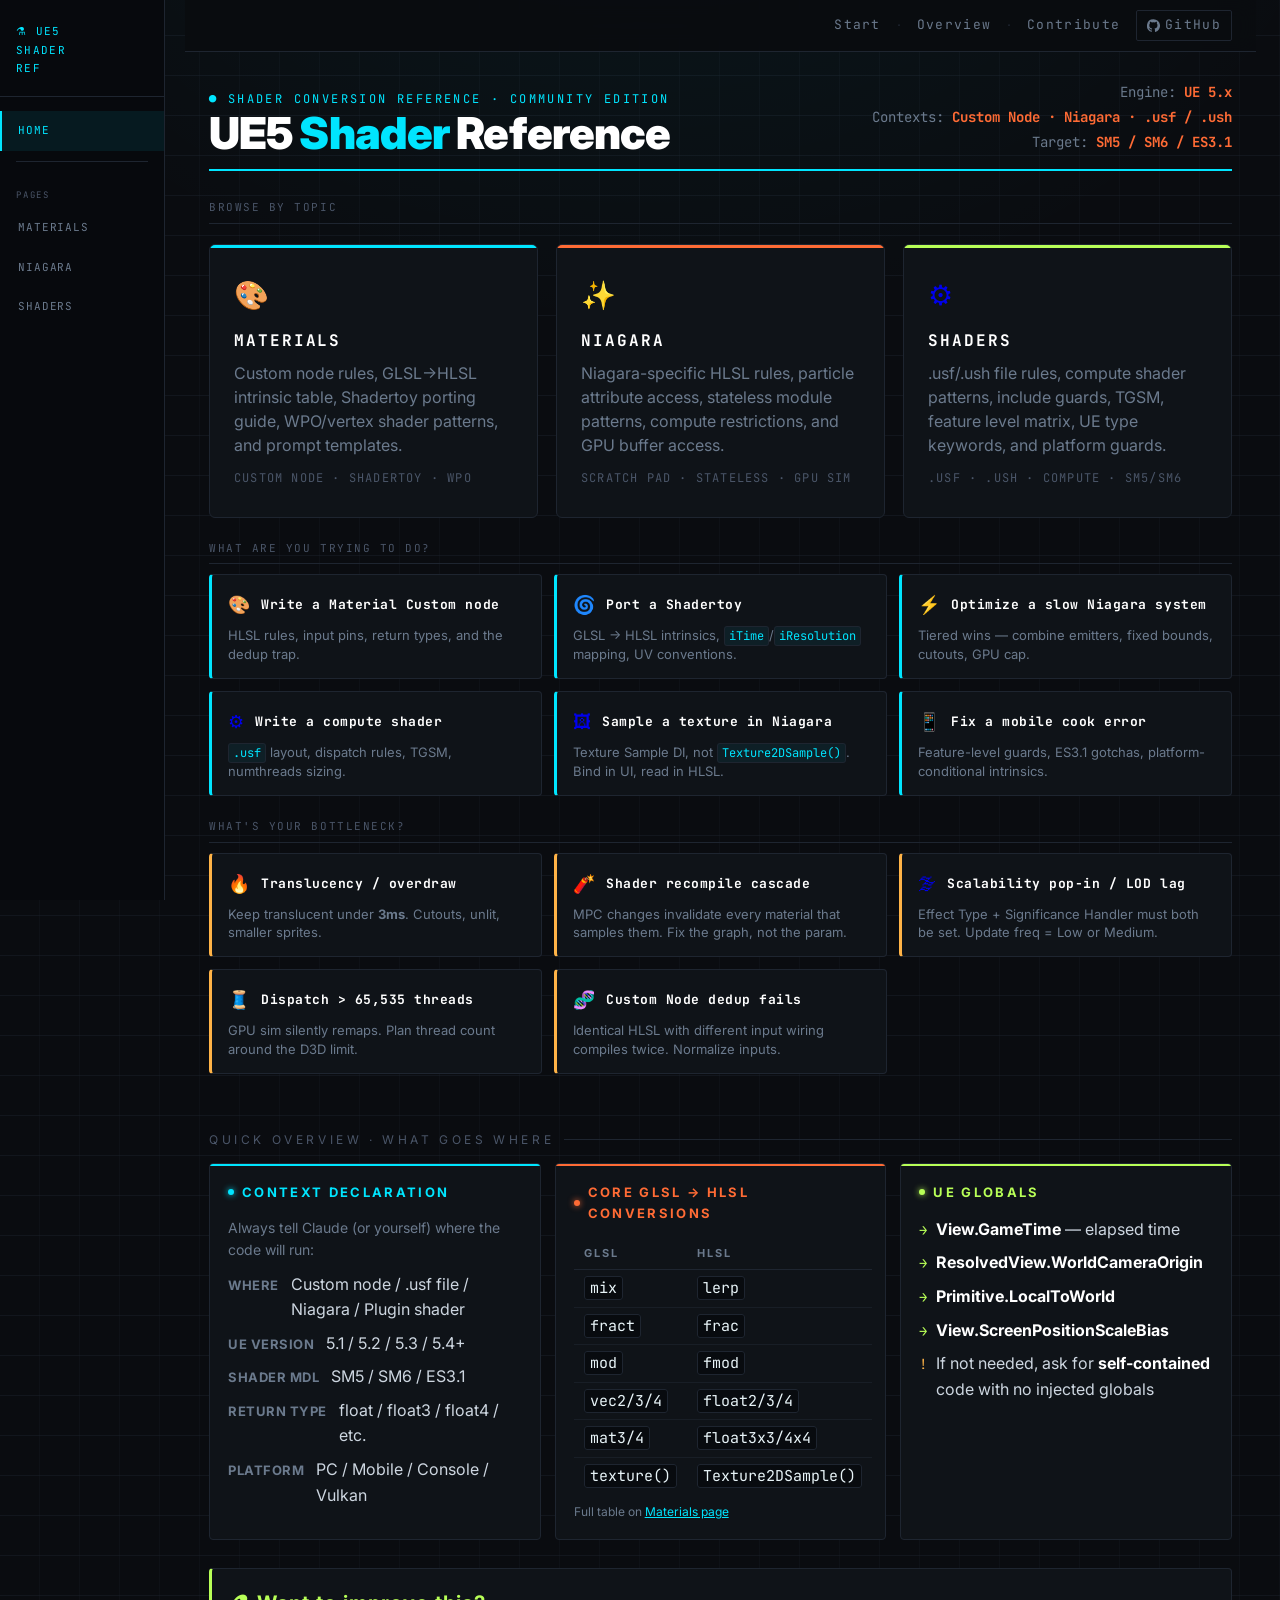
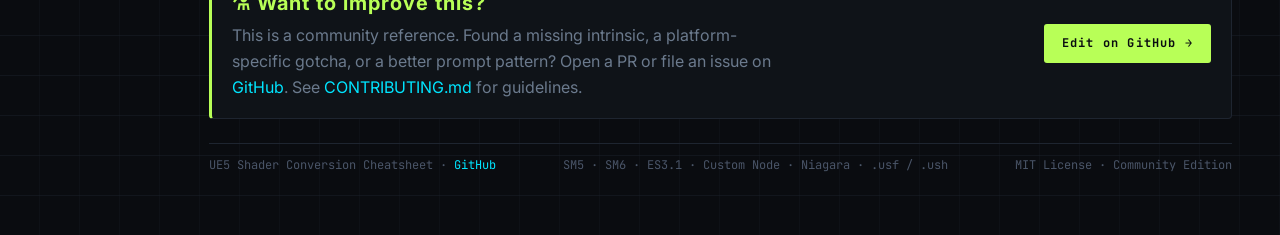
==== commit 4b5a4f6d: "update: additional niagara data for pages" ====
--- a/index.html
+++ b/index.html
@@ -3,9 +3,9 @@
 <head>
 <meta charset="UTF-8">
 <meta name="viewport" content="width=device-width, initial-scale=1.0">
-<meta name="description" content="A practical reference for converting GLSL/HLSL shaders to Unreal Engine 5 Material Custom nodes, Niagara HLSL, .usf, and .ush files.">
+<meta name="description" content="A practical reference for UE5 shader development — Custom nodes, Niagara HLSL, .usf/.ush compute shaders, optimization, and engine internals.">
 <meta name="theme-color" content="#0a0c10">
-<title>UE5 Shader Conversion Cheatsheet</title>
+<title>UE5 Shader Reference</title>
 <link rel="icon" href="data:image/svg+xml,<svg xmlns='http://www.w3.org/2000/svg' viewBox='0 0 100 100'><text y='.9em' font-size='90'>⚗️</text></svg>">
 <link rel="stylesheet" href="styles.css">
 </head>
@@ -48,7 +48,7 @@
   <div class="header">
     <div class="header-left">
       <span class="header-tag">● Shader Conversion Reference · Community Edition</span>
-      <h1>GLSL/HLSL → <span>Unreal</span> Conversion</h1>
+      <h1>UE5 <span>Shader</span> Reference</h1>
     </div>
     <div class="header-right">
       Engine: <strong>UE 5.x</strong><br>
@@ -57,8 +57,35 @@
     </div>
   </div>
 
+  <!-- ── HUB NAVIGATION ── -->
+  <div id="start" class="diagnostic-row-label">Browse by topic</div>
+  <div class="hub-grid">
+
+    <a href="materials.html" class="hub-card blue">
+      <span class="hub-card-icon">🎨</span>
+      <div class="hub-card-title">Materials</div>
+      <div class="hub-card-desc">Custom node rules, GLSL→HLSL intrinsic table, Shadertoy porting guide, WPO/vertex shader patterns, and prompt templates.</div>
+      <div class="hub-card-count">CUSTOM NODE · SHADERTOY · WPO</div>
+    </a>
+
+    <a href="niagara.html" class="hub-card orange">
+      <span class="hub-card-icon">✨</span>
+      <div class="hub-card-title">Niagara</div>
+      <div class="hub-card-desc">Niagara-specific HLSL rules, particle attribute access, stateless module patterns, compute restrictions, and GPU buffer access.</div>
+      <div class="hub-card-count">SCRATCH PAD · STATELESS · GPU SIM</div>
+    </a>
+
+    <a href="shaders.html" class="hub-card green">
+      <span class="hub-card-icon">⚙</span>
+      <div class="hub-card-title">Shaders</div>
+      <div class="hub-card-desc">.usf/.ush file rules, compute shader patterns, include guards, TGSM, feature level matrix, UE type keywords, and platform guards.</div>
+      <div class="hub-card-count">.USF · .USH · COMPUTE · SM5/SM6</div>
+    </a>
+
+  </div>
+
   <!-- ── DIAGNOSTIC HUB ── -->
-  <div id="start" class="diagnostic-row">
+  <div class="diagnostic-row">
     <div class="diagnostic-row-label">What are you trying to do?</div>
     <div class="task-grid">
       <a href="materials.html#custom-node" class="task-card">
@@ -123,33 +150,6 @@
         <div class="symptom-card-desc">Identical HLSL with different input wiring compiles twice. Normalize inputs.</div>
       </a>
     </div>
-  </div>
-
-  <!-- ── HUB NAVIGATION ── -->
-  <div class="diagnostic-row-label">Browse by topic</div>
-  <div class="hub-grid">
-
-    <a href="materials.html" class="hub-card blue">
-      <span class="hub-card-icon">🎨</span>
-      <div class="hub-card-title">Materials</div>
-      <div class="hub-card-desc">Custom node rules, GLSL→HLSL intrinsic table, Shadertoy porting guide, WPO/vertex shader patterns, and prompt templates.</div>
-      <div class="hub-card-count">CUSTOM NODE · SHADERTOY · WPO</div>
-    </a>
-
-    <a href="niagara.html" class="hub-card orange">
-      <span class="hub-card-icon">✨</span>
-      <div class="hub-card-title">Niagara</div>
-      <div class="hub-card-desc">Niagara-specific HLSL rules, particle attribute access, stateless module patterns, compute restrictions, and GPU buffer access.</div>
-      <div class="hub-card-count">SCRATCH PAD · STATELESS · GPU SIM</div>
-    </a>
-
-    <a href="shaders.html" class="hub-card green">
-      <span class="hub-card-icon">⚙</span>
-      <div class="hub-card-title">Shaders</div>
-      <div class="hub-card-desc">.usf/.ush file rules, compute shader patterns, include guards, TGSM, feature level matrix, UE type keywords, and platform guards.</div>
-      <div class="hub-card-count">.USF · .USH · COMPUTE · SM5/SM6</div>
-    </a>
-
   </div>
 
   <!-- ── QUICK OVERVIEW ── -->
--- a/styles.css
+++ b/styles.css
@@ -26,7 +26,7 @@
   font-family: 'Inter', sans-serif;
   font-size: 18px;
   line-height: 1.6;
-  padding: 32px 24px 60px 150px; /* left = sidenav width (130px) + 20px gap */
+  padding: 32px 24px 60px 185px; /* left = sidenav width (165px) + 20px gap */
   min-height: 100vh;
   background-image:
     radial-gradient(ellipse 80% 40% at 50% -10%, rgba(0,229,255,0.06) 0%, transparent 70%),
@@ -40,7 +40,7 @@
 .sidenav {
   position: fixed;
   left: 0; top: 0; bottom: 0;
-  width: 130px;
+  width: 165px;
   background: rgba(8,10,14,0.98);
   border-right: 1px solid var(--border);
   display: flex;
@@ -302,62 +302,53 @@
 }
 
 /* ══ SUBPAGE TABS ═════════════════════════════════════════════════════════════
-   Toggle between the HLSL Reference subpage and the Best Practices subpage.
-   The active tab is driven by body.subpage-ref / body.subpage-optim; CSS below
-   hides the inactive panel and filters the sidenav anchors to match.
+   Subpage switching lives in the sidenav (.sidenav-subpage-tabs) so it
+   stays reachable while scrolling without returning to the page top.
+   Active tab is driven by body.subpage-<theme>; CSS below hides the
+   inactive panel and filters the sidenav anchors to match.
    ══════════════════════════════════════════════════════════════════════════ */
-.subpage-tabs {
-  display: flex;
-  gap: 4px;
-  margin: 0 0 26px;
-  padding: 0;
-  border-bottom: 1px solid var(--border);
-}
-.subpage-tab {
-  position: relative;
-  padding: 12px 20px 11px;
+
+/* Sidenav subpage switcher — stacks below page links, above anchors */
+.sidenav-subpage-tabs {
+  display: flex;
+  flex-direction: column;
+  gap: 2px;
+  padding: 4px 0 6px;
+}
+.sidenav-subpage-tabs .subpage-tab {
+  display: flex;
+  flex-direction: row;
+  align-items: center;
+  gap: 8px;
+  width: 100%;
+  padding: 7px 16px;
   background: none;
   border: none;
-  border-bottom: 2px solid transparent;
-  margin-bottom: -1px;             /* overlap parent border */
-  font-family: var(--font-mono);
-  font-size: 12px;
+  border-left: 3px solid transparent;
+  font-family: var(--font-mono);
+  font-size: 11px;
   font-weight: 600;
-  letter-spacing: 0.14em;
+  letter-spacing: 0.1em;
   text-transform: uppercase;
   color: var(--muted);
   cursor: pointer;
+  text-align: left;
   transition: color 0.15s, border-color 0.15s, background 0.15s;
-  display: inline-flex;
-  align-items: center;
-  gap: 8px;
-}
-.subpage-tab-icon { font-size: 14px; opacity: 0.8; }
-.subpage-tab:hover {
-  color: var(--text);
-  background: rgba(255,255,255,0.02);
-}
-.subpage-tab.active[data-subpage="ref"] {
-  color: var(--accent);
-  border-bottom-color: var(--accent);
-  background: rgba(0,229,255,0.04);
-}
-.subpage-tab.active[data-subpage="ref"] .subpage-tab-icon { opacity: 1; }
-.subpage-tab.active[data-subpage="optim"] {
-  color: var(--accent2);
-  border-bottom-color: var(--accent2);
-  background: rgba(255,107,53,0.05);
-}
-.subpage-tab.active[data-subpage="optim"] .subpage-tab-icon { opacity: 1; }
-/* Engine Internals — source-verified / how-the-engine-works reference.
-   Uses the green accent to read as "verified truth" and stay distinct
-   from both the cyan ref and warm optim tabs. */
-.subpage-tab.active[data-subpage="engine"] {
-  color: var(--accent3);
-  border-bottom-color: var(--accent3);
-  background: rgba(184,255,87,0.05);
-}
-.subpage-tab.active[data-subpage="engine"] .subpage-tab-icon { opacity: 1; }
+}
+.sidenav-subpage-tabs .subpage-tab-icon { font-size: 14px; opacity: 0.7; flex-shrink: 0; }
+.sidenav-subpage-tabs .subpage-tab:hover { color: var(--text); background: rgba(255,255,255,0.03); }
+.sidenav-subpage-tabs .subpage-tab.active[data-subpage="ref"] {
+  color: var(--accent); border-left-color: var(--accent); background: rgba(0,229,255,0.06);
+}
+.sidenav-subpage-tabs .subpage-tab.active[data-subpage="ref"] .subpage-tab-icon { opacity: 1; }
+.sidenav-subpage-tabs .subpage-tab.active[data-subpage="optim"] {
+  color: var(--accent2); border-left-color: var(--accent2); background: rgba(255,107,53,0.06);
+}
+.sidenav-subpage-tabs .subpage-tab.active[data-subpage="optim"] .subpage-tab-icon { opacity: 1; }
+.sidenav-subpage-tabs .subpage-tab.active[data-subpage="engine"] {
+  color: var(--accent3); border-left-color: var(--accent3); background: rgba(184,255,87,0.06);
+}
+.sidenav-subpage-tabs .subpage-tab.active[data-subpage="engine"] .subpage-tab-icon { opacity: 1; }
 
 /* Panel visibility — hide the non-active subpage entirely */
 .subpage { display: none; }
@@ -973,15 +964,15 @@
 
 /* ─────────────────────────────────────────────────────────────────────────────
    RESPONSIVE
-   Desktop (>1100px): sidenav 130px fixed, body padding-left 150px
-   Tablet  (900-1100px): sidenav 110px, body padding-left 130px
+   Desktop (>1100px): sidenav 165px fixed, body padding-left 185px
+   Tablet  (900-1100px): sidenav 140px, body padding-left 160px
    Mobile  (<600px): sidenav off-canvas slide-in, hamburger button visible
 ───────────────────────────────────────────────────────────────────────────── */
 
 /* ── Tablet ── */
 @media (max-width: 1100px) {
-  .sidenav { width: 110px; }
-  body { padding-left: 130px; }
+  .sidenav { width: 140px; }
+  body { padding-left: 160px; }
 }
 
 /* ── Small screens — stacked tables for 3+ col ── */
@@ -1110,9 +1101,8 @@
   /* Area optim — reduce padding on mobile */
   .area.area-optim { padding: 16px 12px 4px; margin-top: 6px; }
 
-  /* Subpage tabs — compact on mobile */
-  .subpage-tab { padding: 10px 12px; font-size: 11px; letter-spacing: 0.1em; }
-  .subpage-tab-icon { font-size: 12px; }
+  /* Subpage tabs compact on mobile — sidenav is hidden so tabs show inline */
+  .sidenav-subpage-tabs .subpage-tab { padding: 6px 12px; font-size: 10px; }
 
   /* Cards — slightly less padding */
   .card { padding: 14px; }
@@ -1294,6 +1284,40 @@
   .gotcha-label { font-size: 9px; }
 }
 
+/* ── GOTCHA COMPACT — two-tier variant.
+   Primary tier (Problem + Fix) stays visible; secondary tier (Context +
+   Ref) collapses into a <details>. Tighter vertical rhythm than the full
+   block because the card usually stacks 2-3 of these. */
+.gotcha-block.gotcha-compact { gap: 4px; margin: 4px 0 10px; }
+.gotcha-block.gotcha-compact .gotcha-row { padding: 5px 10px 5px 12px; }
+.gotcha-fixes { margin: 0; padding-left: 18px; }
+.gotcha-fixes li { margin: 2px 0; font-size: 15px; color: var(--text); line-height: 1.5; }
+.gotcha-fixes li:first-child { margin-top: 0; }
+.gotcha-fixes li:last-child { margin-bottom: 0; }
+.gotcha-context-details {
+  margin-top: 2px;
+  padding: 5px 10px 5px 12px;
+  border-left: 3px solid var(--border);
+  background: rgba(107,122,141,0.03);
+  border-radius: 0 3px 3px 0;
+}
+.gotcha-context-details > summary {
+  font-family: var(--font-mono);
+  font-size: 10px;
+  font-weight: 700;
+  letter-spacing: 0.18em;
+  text-transform: uppercase;
+  color: var(--text-dim);
+  cursor: pointer;
+  list-style: none;
+  user-select: none;
+}
+.gotcha-context-details > summary::-webkit-details-marker { display: none; }
+.gotcha-context-details > summary::before { content: "▸"; display: inline-block; margin-right: 6px; font-size: 9px; }
+.gotcha-context-details[open] > summary::before { content: "▾"; }
+.gotcha-context-body { margin-top: 6px; font-size: 13px; color: var(--text-dim); line-height: 1.55; }
+.gotcha-context-body .gotcha-ref { margin-left: 6px; }
+
 /* ── FILTER STRIP — per-section tag filter, rendered by build.py only when the
    section contains tagged items. Click a tag → `.tag-dimmed` on non-matching
    items. Zero bloat: doesn't render at all on sections without tags. */
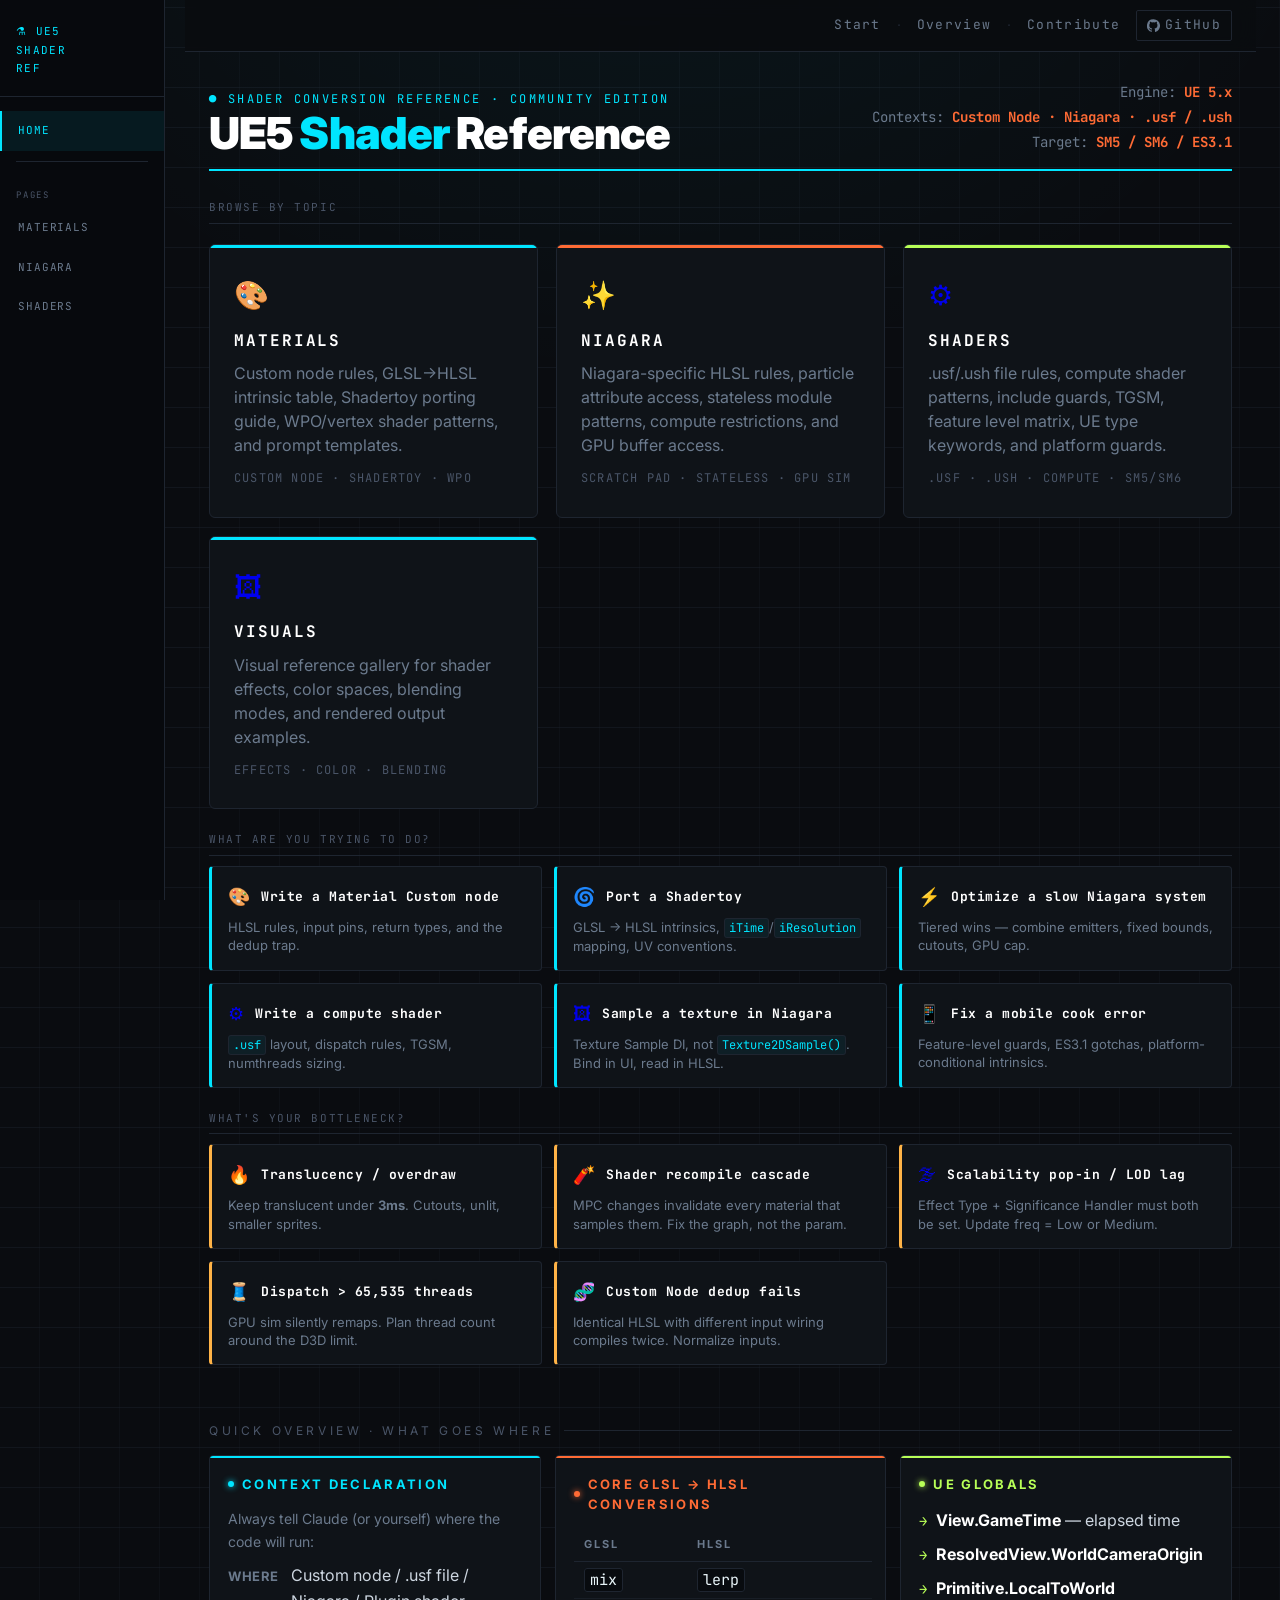
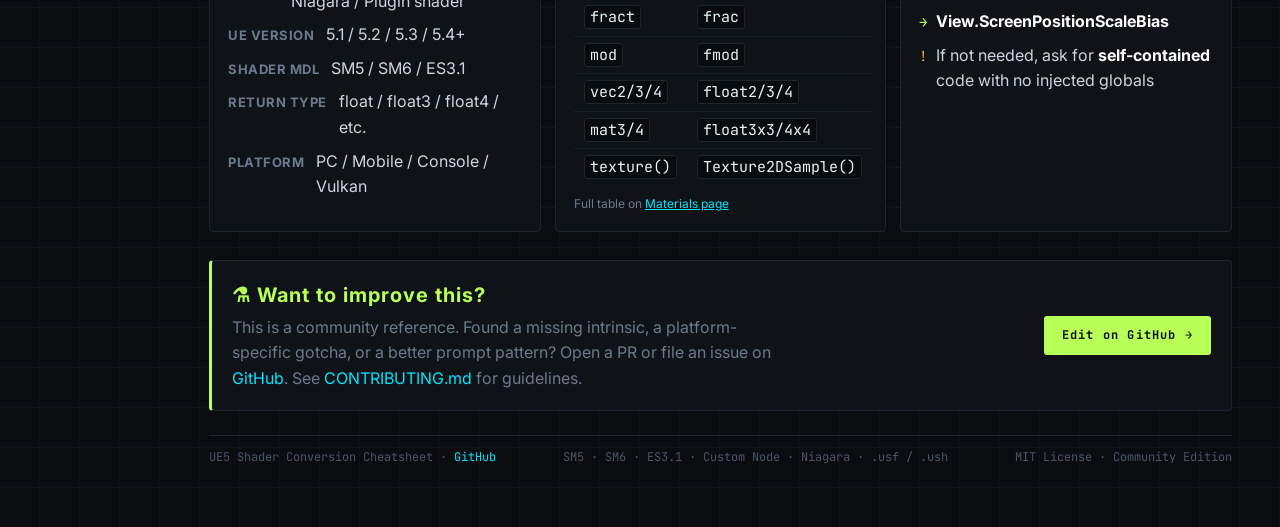
==== commit 740c0476: "feat: added a prototype visuals page" ====
--- a/index.html
+++ b/index.html
@@ -80,6 +80,13 @@
       <div class="hub-card-title">Shaders</div>
       <div class="hub-card-desc">.usf/.ush file rules, compute shader patterns, include guards, TGSM, feature level matrix, UE type keywords, and platform guards.</div>
       <div class="hub-card-count">.USF · .USH · COMPUTE · SM5/SM6</div>
+    </a>
+
+    <a href="visuals.html" class="hub-card blue">
+      <span class="hub-card-icon">🖼</span>
+      <div class="hub-card-title">Visuals</div>
+      <div class="hub-card-desc">Visual reference gallery for shader effects, color spaces, blending modes, and rendered output examples.</div>
+      <div class="hub-card-count">EFFECTS · COLOR · BLENDING</div>
     </a>
 
   </div>
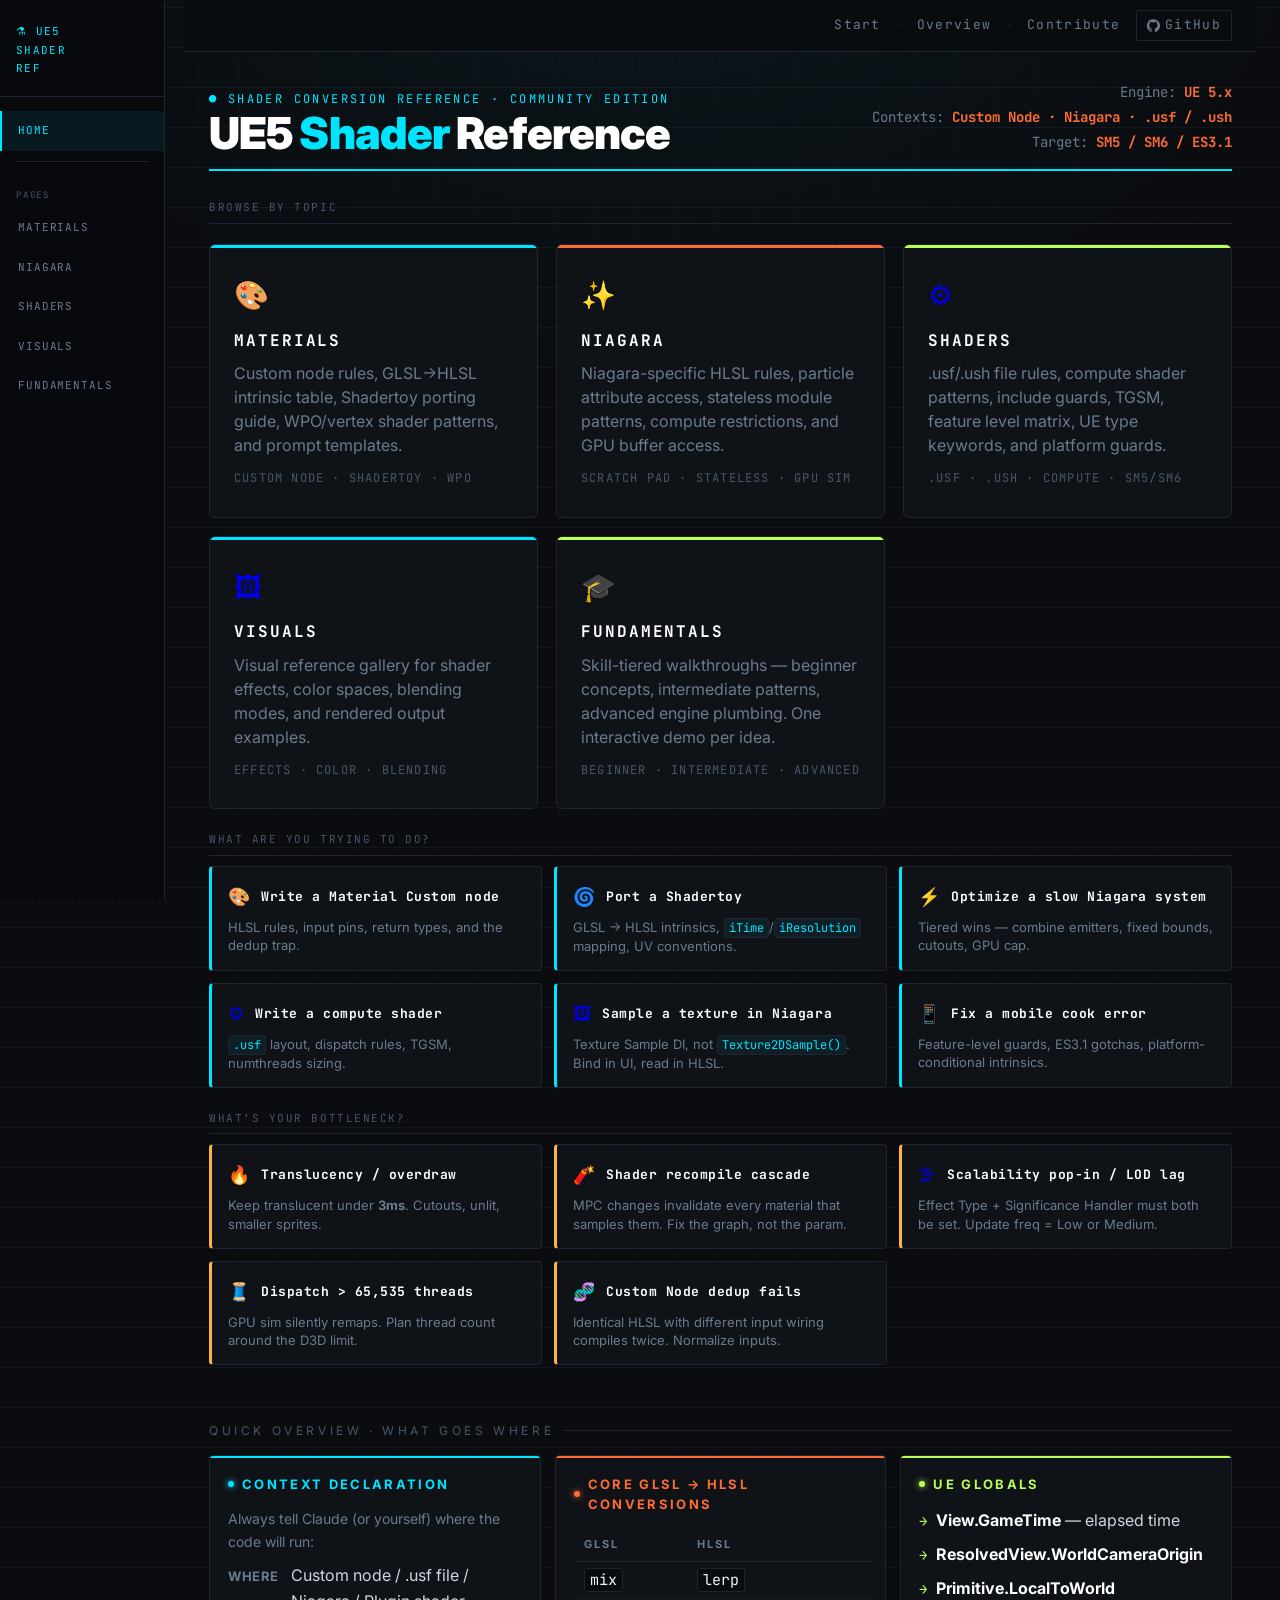
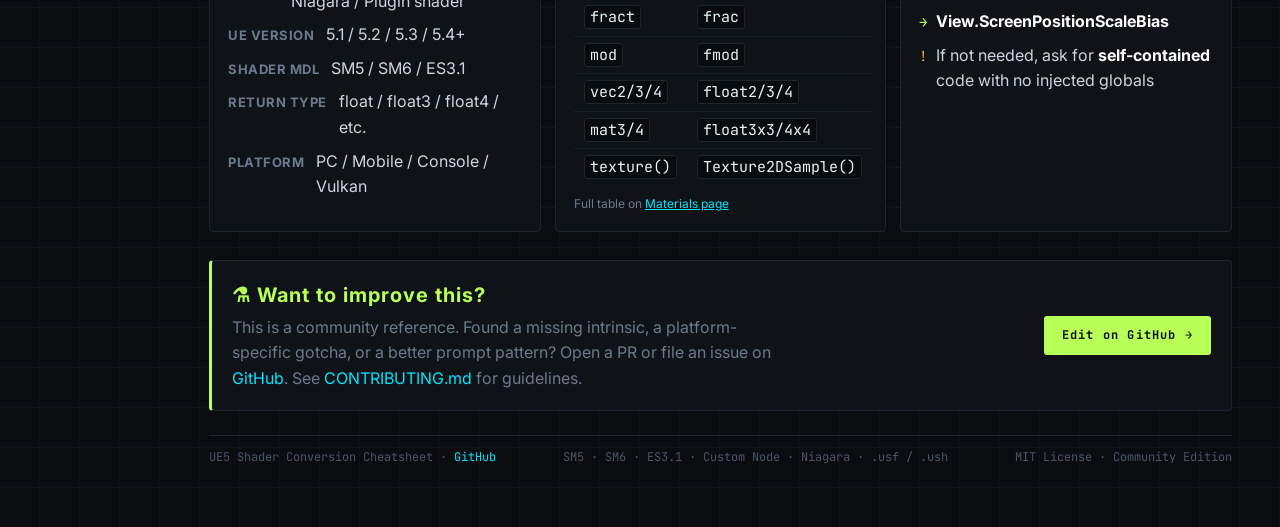
==== commit 0a8f789d: "feat: added more fundamentals visualisers" ====
--- a/index.html
+++ b/index.html
@@ -24,6 +24,8 @@
     <a href="materials.html">MATERIALS</a>
     <a href="niagara.html">NIAGARA</a>
     <a href="shaders.html">SHADERS</a>
+    <a href="visuals.html">VISUALS</a>
+    <a href="fundamentals.html">FUNDAMENTALS</a>
   </div>
 </nav>
 
@@ -87,6 +89,13 @@
       <div class="hub-card-title">Visuals</div>
       <div class="hub-card-desc">Visual reference gallery for shader effects, color spaces, blending modes, and rendered output examples.</div>
       <div class="hub-card-count">EFFECTS · COLOR · BLENDING</div>
+    </a>
+
+    <a href="fundamentals.html" class="hub-card green">
+      <span class="hub-card-icon">🎓</span>
+      <div class="hub-card-title">Fundamentals</div>
+      <div class="hub-card-desc">Skill-tiered walkthroughs — beginner concepts, intermediate patterns, advanced engine plumbing. One interactive demo per idea.</div>
+      <div class="hub-card-count">BEGINNER · INTERMEDIATE · ADVANCED</div>
     </a>
 
   </div>
--- a/styles.css
+++ b/styles.css
@@ -1433,3 +1433,421 @@
   display: inline;
   min-width: 0;
 }
+
+/* ── VIZ-TBN — coordinate-space visualizer ──────────────────────────────── */
+.viz {
+  background: #0e131a;
+  border: 1px solid var(--border);
+  border-radius: 6px;
+  margin: 12px 0 16px;
+  overflow: hidden;
+}
+.viz-header {
+  display: flex;
+  align-items: baseline;
+  gap: 14px;
+  padding: 10px 14px;
+  border-bottom: 1px solid var(--border);
+  font-family: 'JetBrains Mono', monospace;
+  font-size: 12px;
+  letter-spacing: 1px;
+  color: var(--text);
+}
+.viz-num {
+  color: var(--accent3);
+  font-weight: 600;
+  font-size: 13px;
+}
+.viz-title {
+  color: var(--text);
+  text-transform: uppercase;
+}
+.viz-chips {
+  display: flex;
+  flex-wrap: wrap;
+  gap: 6px;
+  padding: 10px 14px;
+  border-bottom: 1px solid var(--border);
+}
+.viz-chip {
+  display: inline-flex;
+  align-items: center;
+  gap: 6px;
+  padding: 3px 8px;
+  font-family: 'JetBrains Mono', monospace;
+  font-size: 10px;
+  letter-spacing: 0.5px;
+  color: var(--text-dim);
+  background: rgba(255,255,255,0.02);
+  border: 1px solid var(--border);
+  border-radius: 3px;
+  text-transform: uppercase;
+}
+.viz-chip-state {
+  color: var(--accent3);
+  border-color: rgba(184,255,87,0.3);
+  background: rgba(184,255,87,0.05);
+  font-weight: 600;
+}
+.viz-chip-meta {
+  color: var(--accent);
+  border-color: rgba(0,229,255,0.2);
+}
+.viz-dot {
+  width: 8px;
+  height: 8px;
+  border-radius: 50%;
+  display: inline-block;
+}
+.viz-dot.t { background: var(--accent2); }
+.viz-dot.b { background: var(--accent3); }
+.viz-dot.n { background: var(--accent); }
+.viz-body {
+  display: grid;
+  grid-template-columns: minmax(0, 1.6fr) minmax(0, 1fr);
+  gap: 0;
+}
+.viz-svg {
+  width: 100%;
+  height: auto;
+  display: block;
+  background: #0a0c10;
+  border-right: 1px solid var(--border);
+}
+.viz-caption {
+  padding: 14px 16px;
+  color: var(--text-dim);
+  font-size: 12px;
+  line-height: 1.55;
+}
+.viz-caption code {
+  color: var(--accent);
+  background: rgba(0,229,255,0.06);
+  padding: 1px 5px;
+  border-radius: 2px;
+  font-size: 11px;
+}
+.viz-caption strong { color: var(--text); }
+.viz-controls {
+  display: flex;
+  flex-wrap: wrap;
+  gap: 10px;
+  padding: 10px 14px;
+  border-top: 1px solid var(--border);
+  align-items: center;
+  justify-content: space-between;
+}
+.viz-steps, .viz-toggles {
+  display: flex;
+  flex-wrap: wrap;
+  gap: 4px;
+}
+.viz-step, .viz-toggle {
+  font-family: 'JetBrains Mono', monospace;
+  font-size: 10px;
+  letter-spacing: 0.5px;
+  padding: 5px 9px;
+  background: transparent;
+  color: var(--text-dim);
+  border: 1px solid var(--border);
+  border-radius: 3px;
+  cursor: pointer;
+  text-transform: uppercase;
+  transition: color 120ms, border-color 120ms, background 120ms;
+}
+.viz-step:hover, .viz-toggle:hover {
+  color: var(--accent);
+  border-color: rgba(0,229,255,0.4);
+}
+.viz-step.active {
+  color: var(--accent3);
+  border-color: rgba(184,255,87,0.5);
+  background: rgba(184,255,87,0.08);
+}
+@media (max-width: 700px) {
+  .viz-body { grid-template-columns: 1fr; }
+  .viz-svg { border-right: none; border-bottom: 1px solid var(--border); }
+}
+
+/* ── VIZ-INTERP — lerp/smoothstep/step visualizer ───────────────────────── */
+/* Reuses .viz / .viz-header / .viz-chip / .viz-dot from the viz-tbn styles
+   above. Adds a 3-column plot row, shared slider, per-plot formula + readout. */
+.viz-interp .viz-body {
+  display: block;          /* override the 2-col tbn layout */
+}
+.viz-plots {
+  display: grid;
+  grid-template-columns: repeat(3, minmax(0, 1fr));
+  gap: 0;
+  border-bottom: 1px solid var(--border);
+}
+.viz-plot {
+  padding: 12px 14px 10px;
+  border-right: 1px solid var(--border);
+  display: flex;
+  flex-direction: column;
+  gap: 6px;
+  background: #0a0d12;
+}
+.viz-plot:last-child { border-right: none; }
+.viz-plot-label {
+  display: flex;
+  align-items: center;
+  gap: 6px;
+  font-family: 'JetBrains Mono', monospace;
+  font-size: 10px;
+  letter-spacing: 1px;
+  color: var(--text-dim);
+  text-transform: uppercase;
+}
+.viz-plot-svg {
+  width: 100%;
+  height: auto;
+  display: block;
+  background: #0a0d12;
+}
+.viz-plot-formula {
+  font-family: 'JetBrains Mono', monospace;
+  font-size: 10.5px;
+  color: var(--text-dim);
+}
+.viz-plot-formula code {
+  color: var(--accent);
+  background: rgba(0,229,255,0.06);
+  padding: 1px 5px;
+  border-radius: 2px;
+}
+.viz-plot-out {
+  font-family: 'JetBrains Mono', monospace;
+  font-size: 11px;
+  color: var(--accent3);
+  letter-spacing: 0.5px;
+}
+.viz-slider-row {
+  display: flex;
+  align-items: center;
+  gap: 10px;
+  padding: 10px 14px;
+  border-bottom: 1px solid var(--border);
+}
+.viz-slider-label {
+  font-family: 'JetBrains Mono', monospace;
+  font-size: 11px;
+  color: var(--text-dim);
+  text-transform: uppercase;
+  letter-spacing: 1px;
+  min-width: 14px;
+}
+.viz-slider-row input[type="range"] {
+  flex: 1;
+  accent-color: var(--accent3);
+}
+.viz-slider-val {
+  font-family: 'JetBrains Mono', monospace;
+  font-size: 11px;
+  color: var(--accent3);
+  min-width: 54px;
+  text-align: right;
+}
+@media (max-width: 700px) {
+  .viz-plots { grid-template-columns: 1fr; }
+  .viz-plot { border-right: none; border-bottom: 1px solid var(--border); }
+  .viz-plot:last-child { border-bottom: none; }
+}
+
+/* ══ SKILL-LEVEL AREAS (fundamentals.html) ═══════════════════════════════════
+   Three parallel themes — beginner (lime), intermediate (orange), advanced
+   (cyan). Mirrors the ref/optim/engine pattern at lines 218-396 but targets
+   a new page. Existing subpage JS picks these up via dynamic tab discovery.
+   ══════════════════════════════════════════════════════════════════════════ */
+
+.area.area-beginner {
+  --surface: #0a1210;
+  --border:  #1a2a22;
+  --code-bg: #05090a;
+  margin-top: 8px;
+  padding: 24px 20px 4px;
+  border: 1px solid rgba(184,255,87,0.15);
+  border-radius: 6px;
+  background: rgba(184,255,87,0.02);
+  position: relative;
+}
+.area.area-beginner::before {
+  content: '';
+  position: absolute;
+  left: 0; top: 0; bottom: 0;
+  width: 3px;
+  border-radius: 6px 0 0 6px;
+  background: linear-gradient(to bottom, var(--accent3), rgba(184,255,87,0.2));
+}
+.area.area-beginner .area-heading {
+  color: var(--accent3);
+  border-bottom-color: rgba(184,255,87,0.3);
+}
+.area.area-beginner .section-label        { color: rgba(184,255,87,0.55); }
+.area.area-beginner .section-label::after { background: rgba(184,255,87,0.18); }
+
+.area.area-intermediate {
+  --surface:  #120e0a;
+  --border:   #2c1d0f;
+  --code-bg:  #0c0906;
+  margin-top: 8px;
+  padding: 24px 20px 4px;
+  border: 1px solid rgba(255,107,53,0.15);
+  border-radius: 6px;
+  background: rgba(255,107,53,0.025);
+  position: relative;
+}
+.area.area-intermediate::before {
+  content: '';
+  position: absolute;
+  left: 0; top: 0; bottom: 0;
+  width: 3px;
+  border-radius: 6px 0 0 6px;
+  background: linear-gradient(to bottom, var(--accent2), rgba(255,107,53,0.2));
+}
+.area.area-intermediate .area-heading {
+  color: var(--accent2);
+  border-bottom-color: rgba(255,107,53,0.3);
+}
+.area.area-intermediate .section-label        { color: rgba(255, 150, 80, 0.55); }
+.area.area-intermediate .section-label::after { background: rgba(255,107,53,0.18); }
+
+.area.area-advanced {
+  margin-top: 8px;
+  padding: 24px 20px 4px;
+  border: 1px solid rgba(0,229,255,0.15);
+  border-radius: 6px;
+  background: rgba(0,229,255,0.02);
+  position: relative;
+}
+.area.area-advanced::before {
+  content: '';
+  position: absolute;
+  left: 0; top: 0; bottom: 0;
+  width: 3px;
+  border-radius: 6px 0 0 6px;
+  background: linear-gradient(to bottom, var(--accent), rgba(0,229,255,0.2));
+}
+.area.area-advanced .area-heading {
+  color: var(--accent);
+  border-bottom-color: rgba(0,229,255,0.3);
+}
+.area.area-advanced .section-label        { color: rgba(0,229,255,0.55); }
+.area.area-advanced .section-label::after { background: rgba(0,229,255,0.18); }
+
+/* Subpage tab highlights */
+.sidenav-subpage-tabs .subpage-tab.active[data-subpage="beginner"] {
+  color: var(--accent3); border-left-color: var(--accent3); background: rgba(184,255,87,0.06);
+}
+.sidenav-subpage-tabs .subpage-tab.active[data-subpage="beginner"]     .subpage-tab-icon { opacity: 1; }
+.sidenav-subpage-tabs .subpage-tab.active[data-subpage="intermediate"] {
+  color: var(--accent2); border-left-color: var(--accent2); background: rgba(255,107,53,0.06);
+}
+.sidenav-subpage-tabs .subpage-tab.active[data-subpage="intermediate"] .subpage-tab-icon { opacity: 1; }
+.sidenav-subpage-tabs .subpage-tab.active[data-subpage="advanced"] {
+  color: var(--accent);  border-left-color: var(--accent);  background: rgba(0,229,255,0.06);
+}
+.sidenav-subpage-tabs .subpage-tab.active[data-subpage="advanced"]     .subpage-tab-icon { opacity: 1; }
+
+/* Panel visibility — show only the active level's subpage section */
+body.subpage-beginner     .subpage[data-subpage="beginner"],
+body.subpage-intermediate .subpage[data-subpage="intermediate"],
+body.subpage-advanced     .subpage[data-subpage="advanced"] { display: block; }
+
+/* Sidenav filtering — hide anchors, dividers, and "ON THIS PAGE" sections
+   that belong to the other two levels. On fundamentals.html only these three
+   area tags are in play, so these rules are sufficient. */
+body.subpage-beginner .sidenav-links a[data-area="intermediate"],
+body.subpage-beginner .sidenav-links .sidenav-divider.area-intermediate,
+body.subpage-beginner .sidenav-links .sidenav-section.area-intermediate,
+body.subpage-beginner .sidenav-links a[data-area="advanced"],
+body.subpage-beginner .sidenav-links .sidenav-divider.area-advanced,
+body.subpage-beginner .sidenav-links .sidenav-section.area-advanced {
+  display: none;
+}
+body.subpage-intermediate .sidenav-links a[data-area="beginner"],
+body.subpage-intermediate .sidenav-links .sidenav-divider.area-beginner,
+body.subpage-intermediate .sidenav-links .sidenav-section.area-beginner,
+body.subpage-intermediate .sidenav-links a[data-area="advanced"],
+body.subpage-intermediate .sidenav-links .sidenav-divider.area-advanced,
+body.subpage-intermediate .sidenav-links .sidenav-section.area-advanced {
+  display: none;
+}
+body.subpage-advanced .sidenav-links a[data-area="beginner"],
+body.subpage-advanced .sidenav-links .sidenav-divider.area-beginner,
+body.subpage-advanced .sidenav-links .sidenav-section.area-beginner,
+body.subpage-advanced .sidenav-links a[data-area="intermediate"],
+body.subpage-advanced .sidenav-links .sidenav-divider.area-intermediate,
+body.subpage-advanced .sidenav-links .sidenav-section.area-intermediate {
+  display: none;
+}
+
+/* ── VIZ-REF — cross-reference chip linking to a demo in visuals.html ────── */
+/* Appears at the bottom of a card when the topic has a live interactive demo.
+   Orange accent signals "this is an example link" per the color vocabulary. */
+.viz-ref {
+  display: inline-flex;
+  align-items: center;
+  gap: 7px;
+  margin-top: 10px;
+  padding: 5px 10px 5px 8px;
+  font-family: 'JetBrains Mono', monospace;
+  font-size: 10px;
+  letter-spacing: 0.08em;
+  text-transform: uppercase;
+  color: var(--accent2);
+  border: 1px solid rgba(255,107,53,0.35);
+  border-radius: 3px;
+  background: rgba(255,107,53,0.06);
+  text-decoration: none;
+  transition: color 120ms, border-color 120ms, background 120ms;
+}
+.viz-ref:hover {
+  color: #fff;
+  border-color: var(--accent2);
+  background: rgba(255,107,53,0.12);
+}
+.viz-ref-badge {
+  display: inline-flex;
+  align-items: center;
+  justify-content: center;
+  min-width: 18px;
+  height: 16px;
+  padding: 0 4px;
+  font-size: 9px;
+  font-weight: 700;
+  border-radius: 2px;
+  background: rgba(255,107,53,0.18);
+  color: var(--accent2);
+}
+.viz-ref::after { content: ' →'; }
+
+/* ── VIZ CANVAS — base + per-type aspect ratios ─────────────────────────── */
+/* All canvas-based visualizers share a common base. Each viz type gets an
+   aspect-ratio override so the canvas is sized declaratively by CSS and the
+   JS simply reads offsetWidth/offsetHeight. */
+.viz-canvas {
+  width: 100%;
+  display: block;
+  background: #080b0f;
+  border-radius: 2px;
+}
+
+/* viz-body must be display:block for canvas-based vizes (SVG-based vizes use
+   the default flex layout; canvas ones need block so width=100% resolves). */
+.viz-depth .viz-body,
+.viz-flipbook .viz-body,
+.viz-channels .viz-body,
+.viz-uvflow .viz-body,
+.viz-burst .viz-body,
+.viz-sortorder .viz-body,
+.viz-precision .viz-body { display: block; }
+
+.viz-depth     .viz-canvas { aspect-ratio: 21/8;  }
+.viz-flipbook  .viz-canvas { aspect-ratio: 16/10; }
+.viz-channels  .viz-canvas { aspect-ratio: 16/7;  }
+.viz-uvflow    .viz-canvas { aspect-ratio: 21/9;  }
+.viz-burst     .viz-canvas { aspect-ratio: 16/8;  }
+.viz-sortorder .viz-canvas { aspect-ratio: 21/8;  }
+.viz-precision .viz-canvas { aspect-ratio: 16/7;  }
